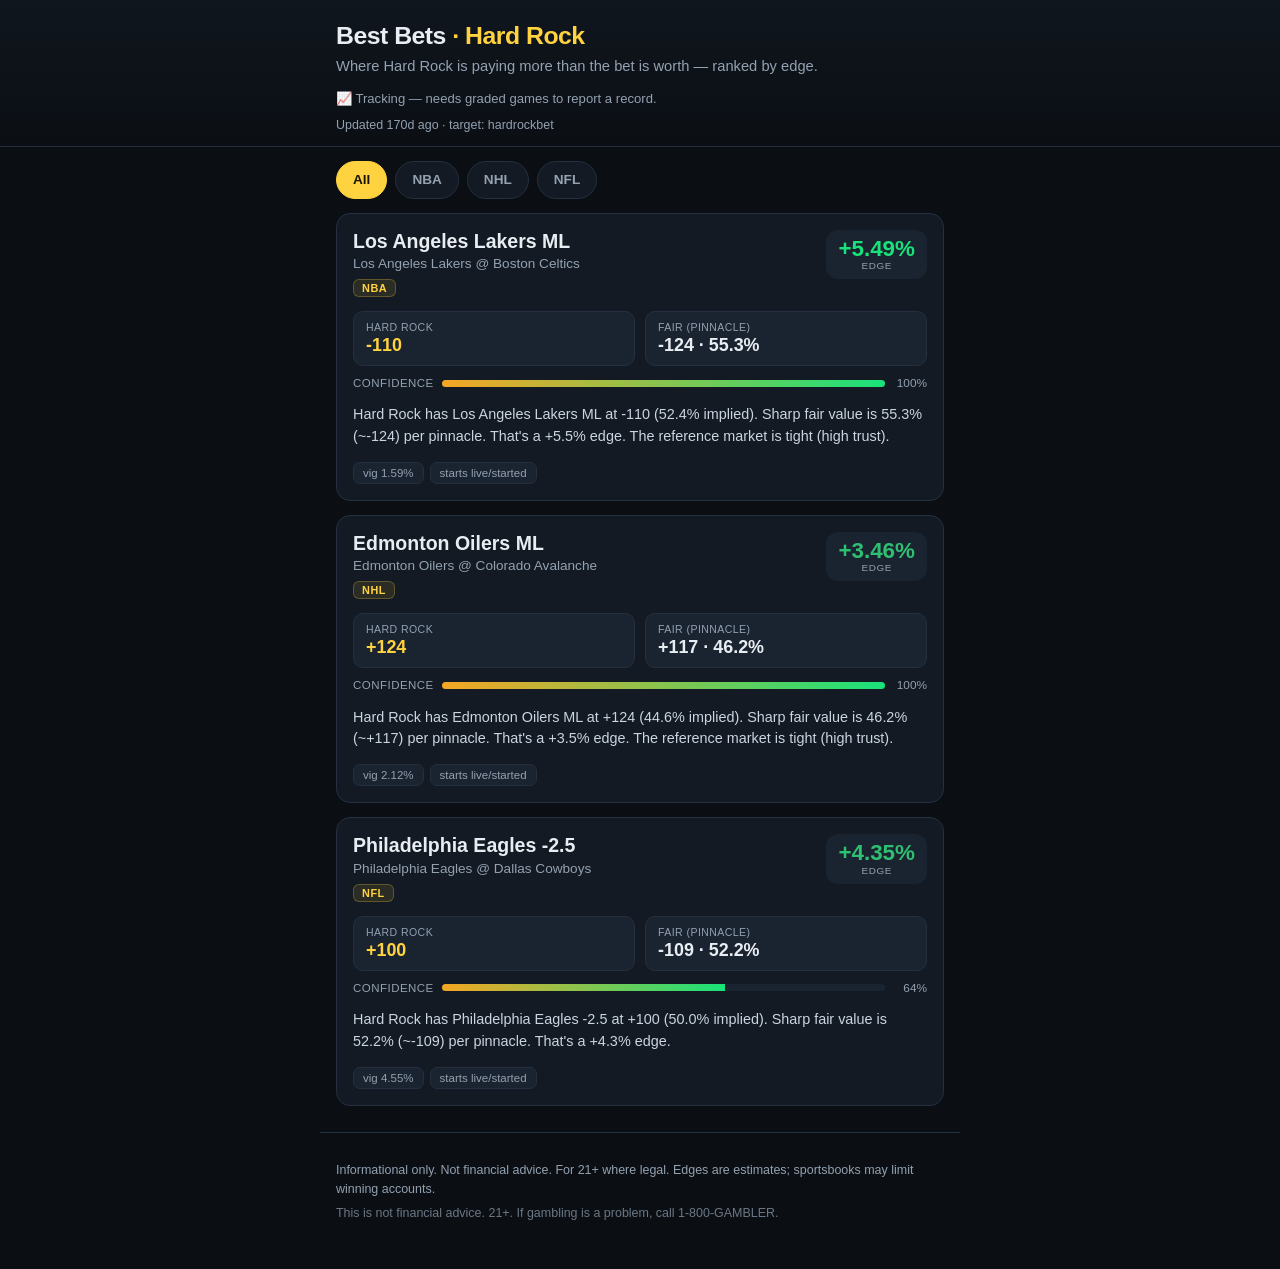
==== site/index.html @ bba9fbd1 "Hard Rock +EV best-bets agent: engine, providers, mobile site, CI Co-Authored-By: Claude Opus 4.8 <n" ====
<!DOCTYPE html>
<html lang="en">
<head>
  <meta charset="UTF-8" />
  <meta name="viewport" content="width=device-width, initial-scale=1.0, viewport-fit=cover" />
  <meta name="theme-color" content="#0b0f14" />
  <title>Best Bets · Hard Rock</title>
  <meta name="description" content="Daily +EV best bets at Hard Rock Bet vs the sharp market." />
  <link rel="stylesheet" href="styles.css" />
</head>
<body>
  <header class="header">
    <div class="wrap">
      <h1>Best Bets <span class="accent">· Hard Rock</span></h1>
      <p class="tagline">Where Hard Rock is paying more than the bet is worth — ranked by edge.</p>
      <div id="trackRecord" class="track-record" aria-live="polite"></div>
      <p id="updated" class="updated"></p>
    </div>
  </header>

  <nav id="filters" class="filters wrap" aria-label="Filter by sport"></nav>

  <main id="bets" class="bets wrap" aria-live="polite"></main>

  <footer class="footer wrap">
    <p id="disclaimer"></p>
    <p class="fine">This is not financial advice. 21+. If gambling is a problem, call 1-800-GAMBLER.</p>
  </footer>

  <script src="app.js"></script>
</body>
</html>
---- site/styles.css ----
:root {
  --bg: #0b0f14;
  --panel: #131a23;
  --panel-2: #1a2330;
  --line: #243040;
  --text: #e8edf2;
  --muted: #93a1b1;
  --accent: #ffd23f;       /* Hard Rock gold-ish */
  --green: #2fbf71;
  --green-strong: #19e27a;
  --amber: #f5a623;
  --red: #ef5350;
  --radius: 14px;
}

* { box-sizing: border-box; }

html, body {
  margin: 0;
  background: var(--bg);
  color: var(--text);
  font-family: -apple-system, BlinkMacSystemFont, "Segoe UI", Roboto, Helvetica, Arial, sans-serif;
  -webkit-font-smoothing: antialiased;
}

.wrap { width: 100%; max-width: 640px; margin: 0 auto; padding: 0 16px; }

.header { padding: 22px 0 10px; border-bottom: 1px solid var(--line);
  background: linear-gradient(180deg, #10161e, var(--bg)); }
.header h1 { margin: 0; font-size: 1.55rem; letter-spacing: -0.02em; }
.accent { color: var(--accent); }
.tagline { color: var(--muted); margin: 6px 0 14px; font-size: 0.92rem; line-height: 1.4; }

.track-record { display: flex; flex-wrap: wrap; gap: 10px; }
.tr-stat { background: var(--panel); border: 1px solid var(--line); border-radius: 10px;
  padding: 8px 12px; min-width: 92px; }
.tr-stat .v { font-size: 1.15rem; font-weight: 700; }
.tr-stat .k { font-size: 0.7rem; color: var(--muted); text-transform: uppercase; letter-spacing: 0.04em; }
.tr-note { color: var(--muted); font-size: 0.82rem; }
.updated { color: var(--muted); font-size: 0.78rem; margin: 12px 0 4px; }

.filters { display: flex; gap: 8px; overflow-x: auto; padding: 14px 16px;
  -webkit-overflow-scrolling: touch; scrollbar-width: none; }
.filters::-webkit-scrollbar { display: none; }
.chip { flex: 0 0 auto; background: var(--panel); color: var(--muted);
  border: 1px solid var(--line); border-radius: 999px; padding: 8px 16px;
  font-size: 0.85rem; font-weight: 600; cursor: pointer; min-height: 38px; }
.chip[aria-pressed="true"] { background: var(--accent); color: #1a1300; border-color: var(--accent); }

.bets { display: flex; flex-direction: column; gap: 14px; padding-bottom: 8px; }

.card { background: var(--panel); border: 1px solid var(--line); border-radius: var(--radius);
  padding: 16px; }
.card-top { display: flex; justify-content: space-between; align-items: flex-start; gap: 12px; }
.bet-label { font-size: 1.22rem; font-weight: 700; line-height: 1.2; }
.matchup { color: var(--muted); font-size: 0.85rem; margin-top: 3px; }
.sport-tag { display: inline-block; font-size: 0.68rem; font-weight: 700; letter-spacing: 0.05em;
  color: var(--accent); background: rgba(255,210,63,0.1); border: 1px solid rgba(255,210,63,0.25);
  padding: 2px 8px; border-radius: 6px; margin-top: 8px; text-transform: uppercase; }

.ev-badge { text-align: center; flex: 0 0 auto; border-radius: 12px; padding: 8px 12px;
  min-width: 76px; background: var(--panel-2); }
.ev-badge .ev { font-size: 1.4rem; font-weight: 800; line-height: 1; }
.ev-badge .ev-k { font-size: 0.62rem; color: var(--muted); text-transform: uppercase; letter-spacing: 0.06em; }
.ev-strong .ev { color: var(--green-strong); }
.ev-good .ev { color: var(--green); }
.ev-lean .ev { color: var(--amber); }

.prices { display: flex; gap: 10px; margin: 14px 0 10px; }
.price-box { flex: 1; background: var(--panel-2); border: 1px solid var(--line);
  border-radius: 10px; padding: 9px 12px; }
.price-box .k { font-size: 0.66rem; color: var(--muted); text-transform: uppercase; letter-spacing: 0.04em; }
.price-box .v { font-size: 1.12rem; font-weight: 700; margin-top: 2px; }
.price-box.hr .v { color: var(--accent); }

.conf-row { display: flex; align-items: center; gap: 8px; margin: 4px 0 12px; }
.conf-label { font-size: 0.72rem; color: var(--muted); text-transform: uppercase; letter-spacing: 0.04em; }
.conf-bar { flex: 1; height: 7px; background: var(--panel-2); border-radius: 999px; overflow: hidden; }
.conf-fill { height: 100%; background: linear-gradient(90deg, var(--amber), var(--green-strong)); }
.conf-val { font-size: 0.74rem; color: var(--muted); min-width: 34px; text-align: right; }

.rationale { font-size: 0.9rem; line-height: 1.5; color: #cbd5e1; }

.tags { display: flex; flex-wrap: wrap; gap: 6px; margin-top: 12px; }
.tag { font-size: 0.72rem; padding: 4px 9px; border-radius: 7px; border: 1px solid var(--line);
  background: var(--panel-2); color: var(--muted); }
.tag.toward { color: var(--green-strong); border-color: rgba(25,226,122,0.3); }
.tag.away { color: var(--red); border-color: rgba(239,83,80,0.3); }

.empty { text-align: center; color: var(--muted); padding: 48px 16px; }

.footer { padding: 22px 16px 40px; color: var(--muted); border-top: 1px solid var(--line); margin-top: 18px; }
.footer p { font-size: 0.78rem; line-height: 1.5; margin: 6px 0; }
.footer .fine { color: #6b7785; }
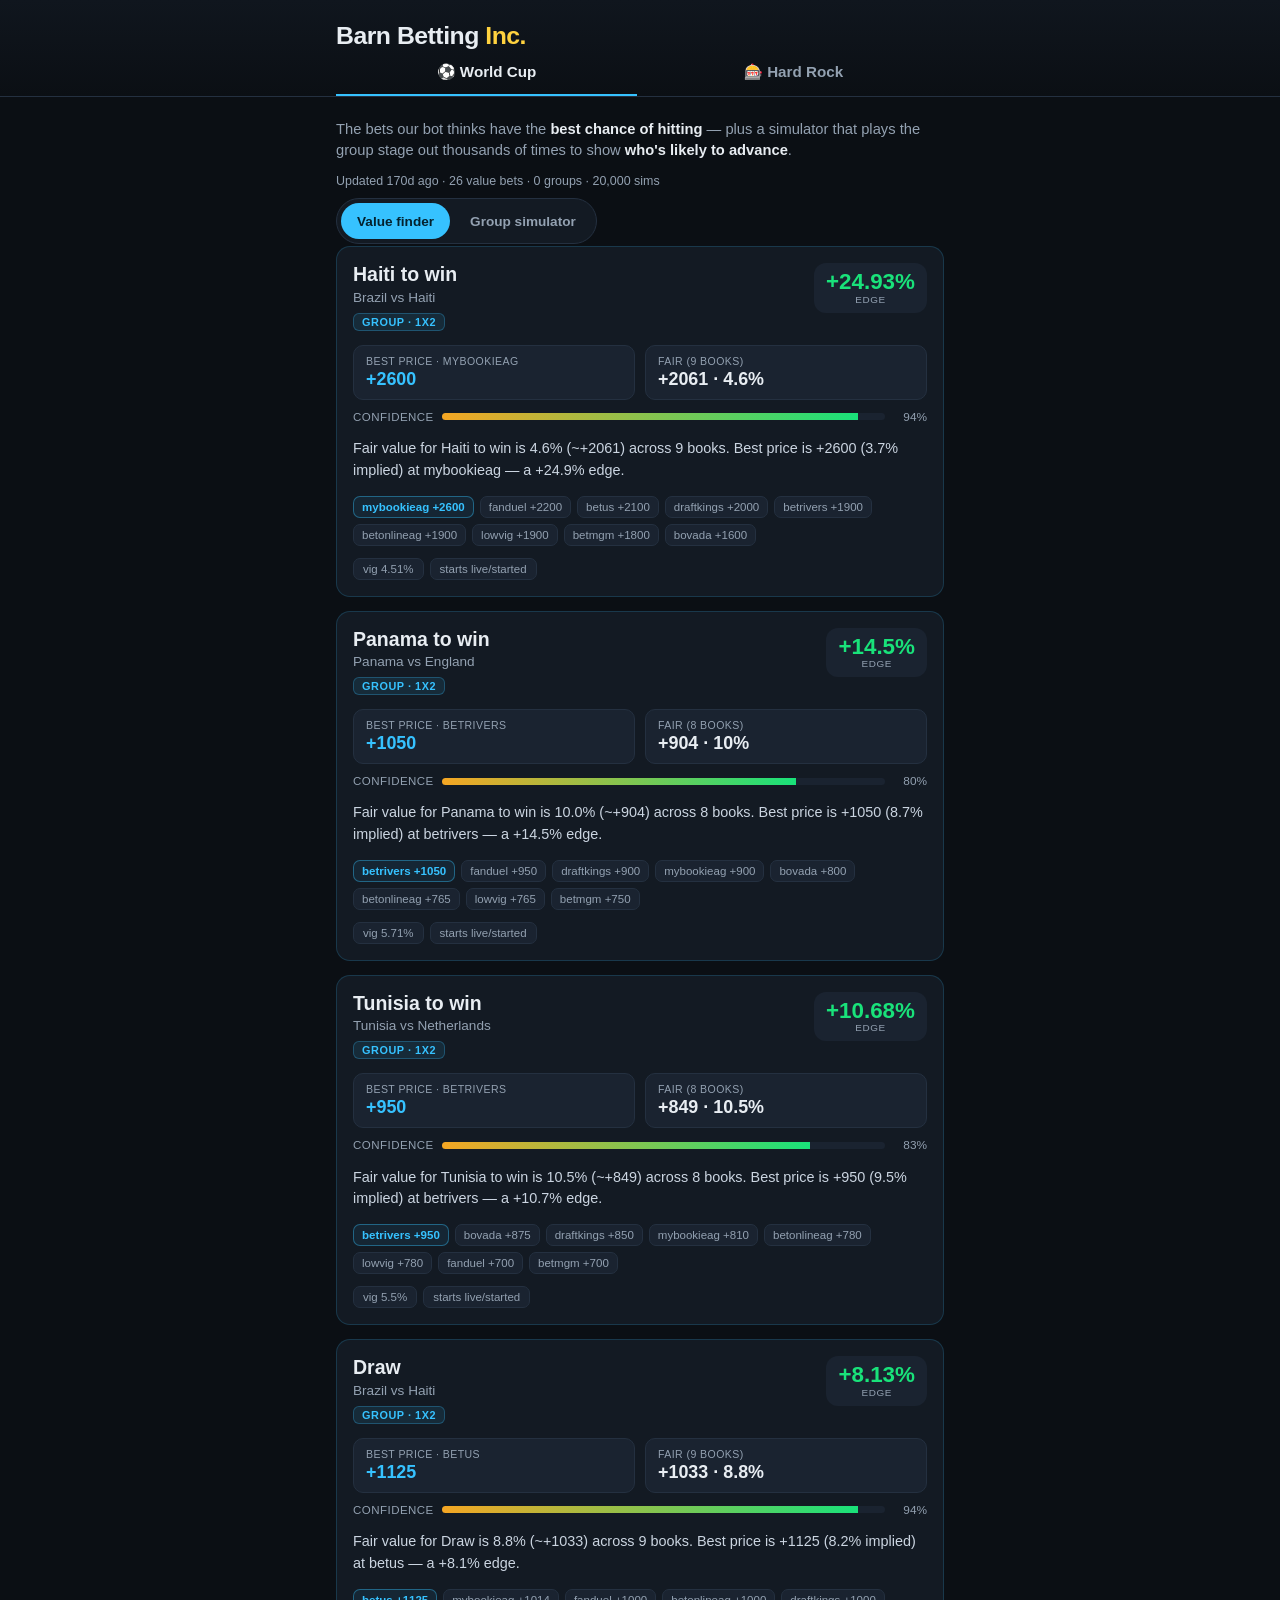
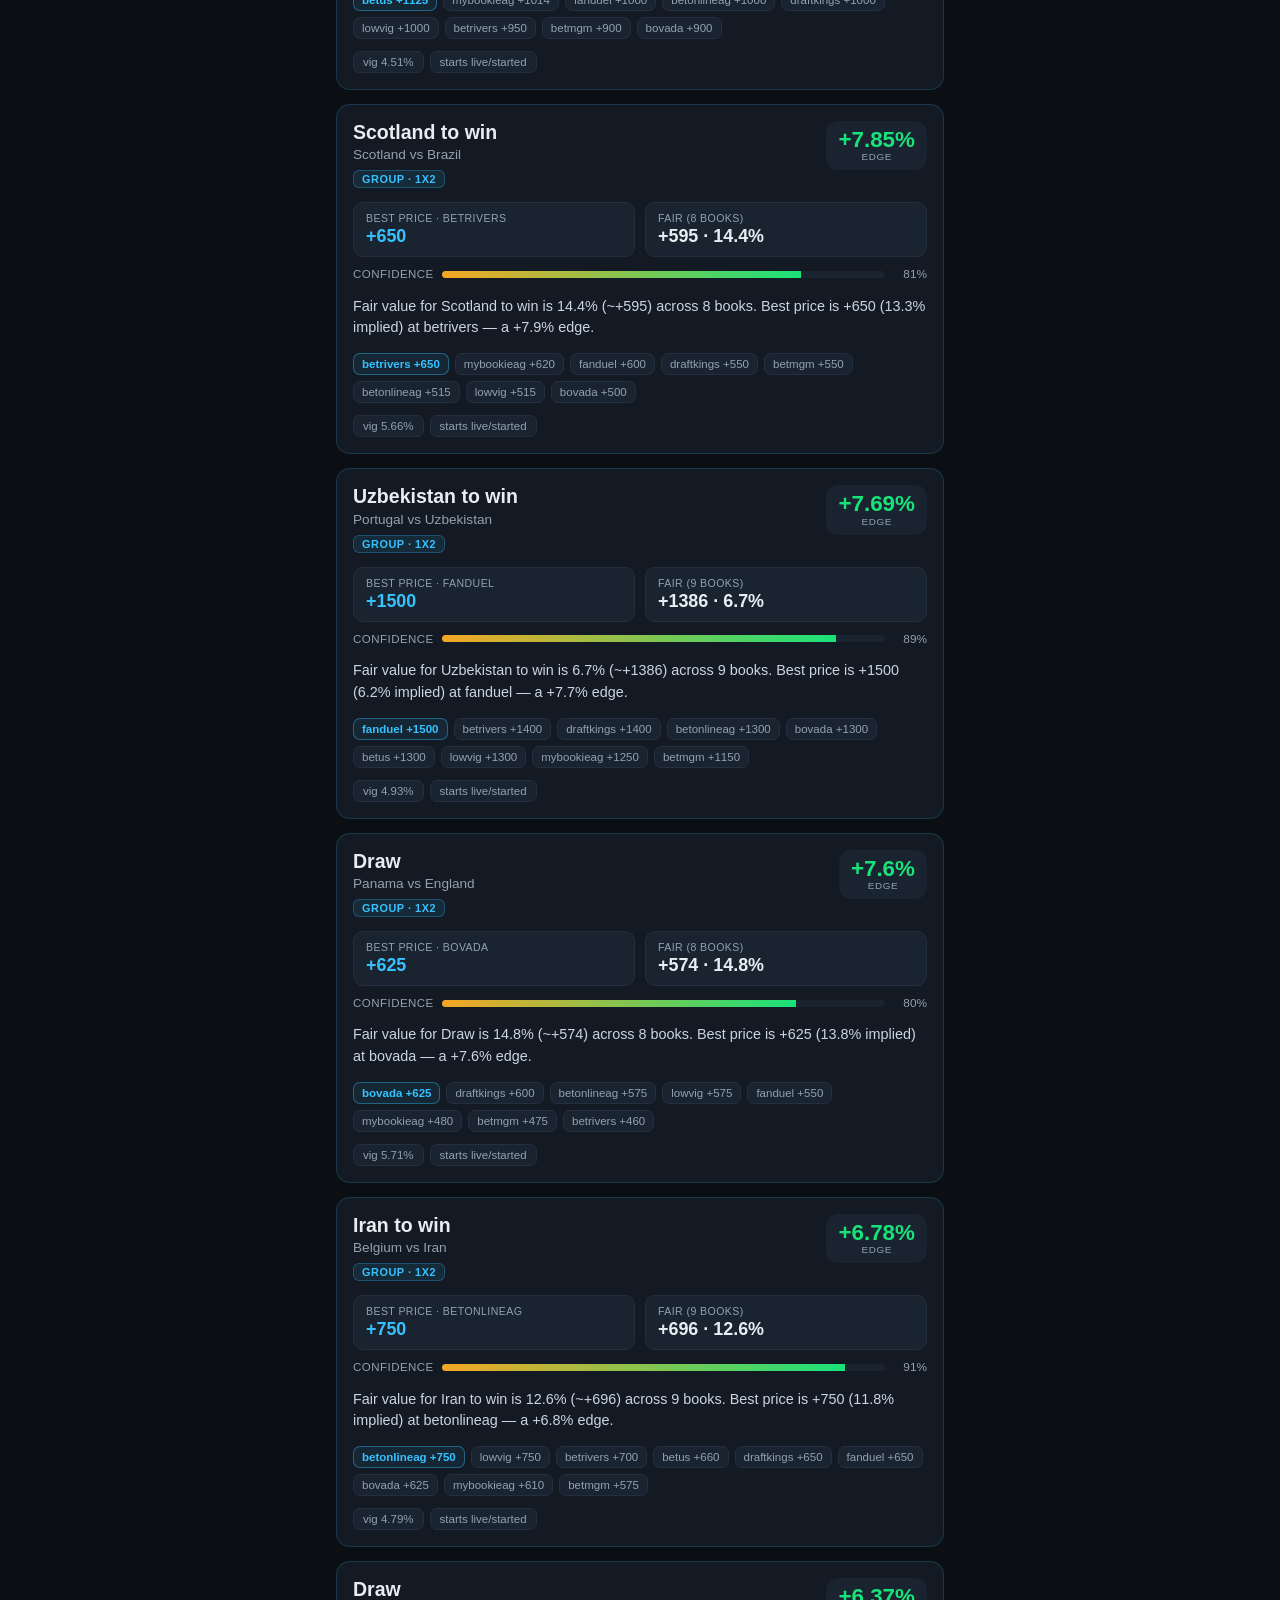
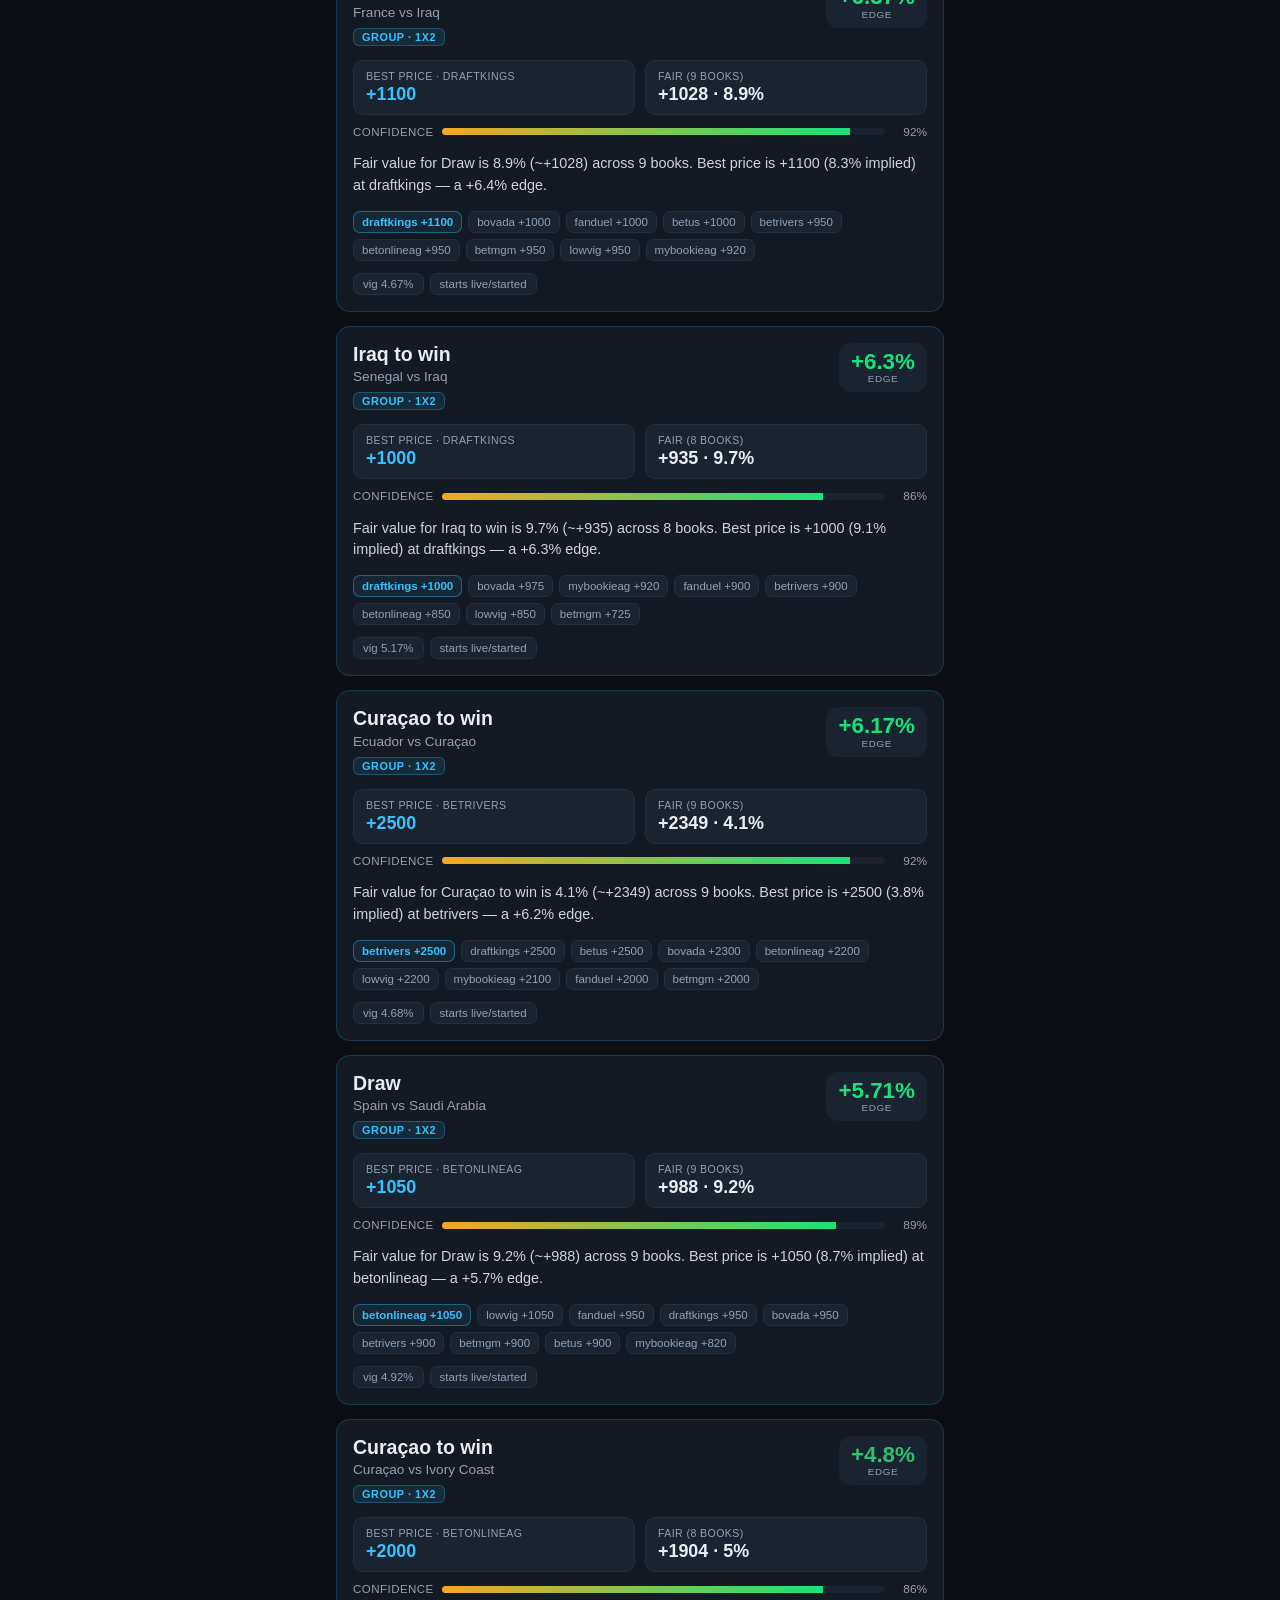
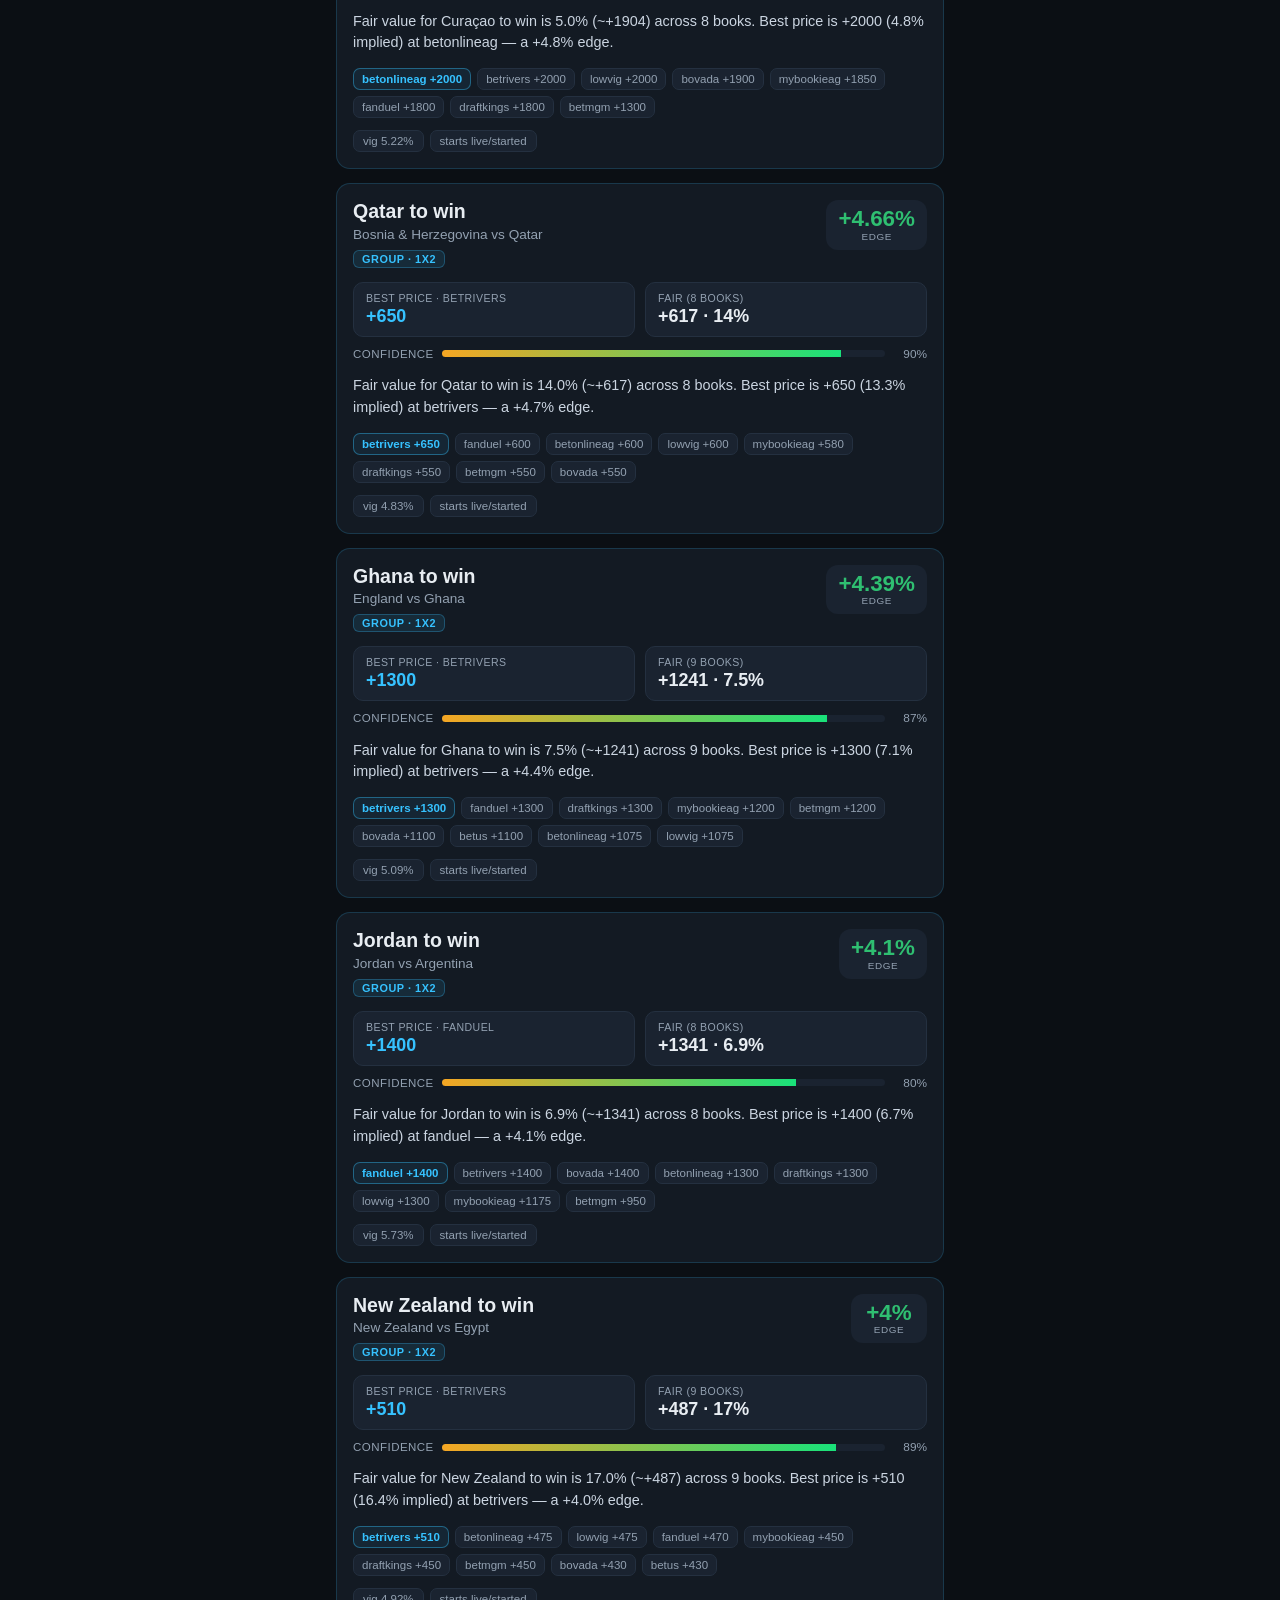
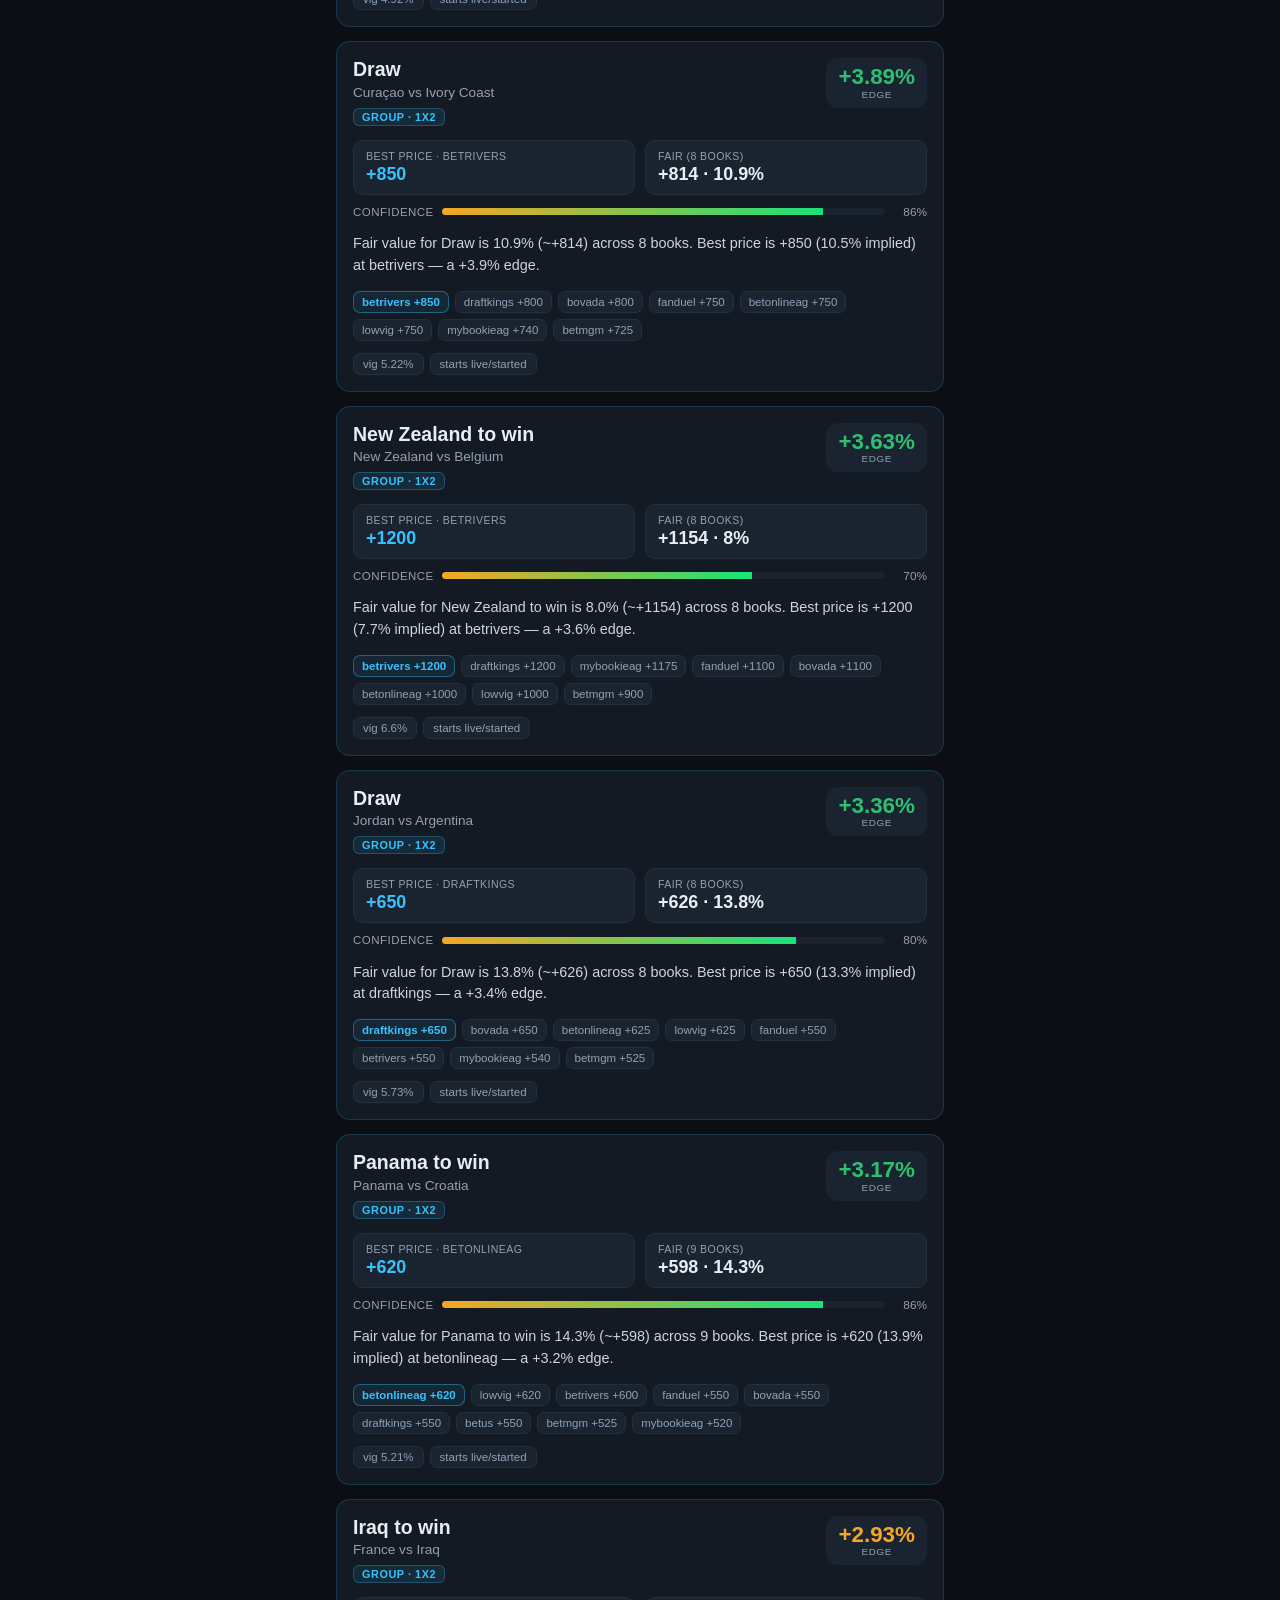
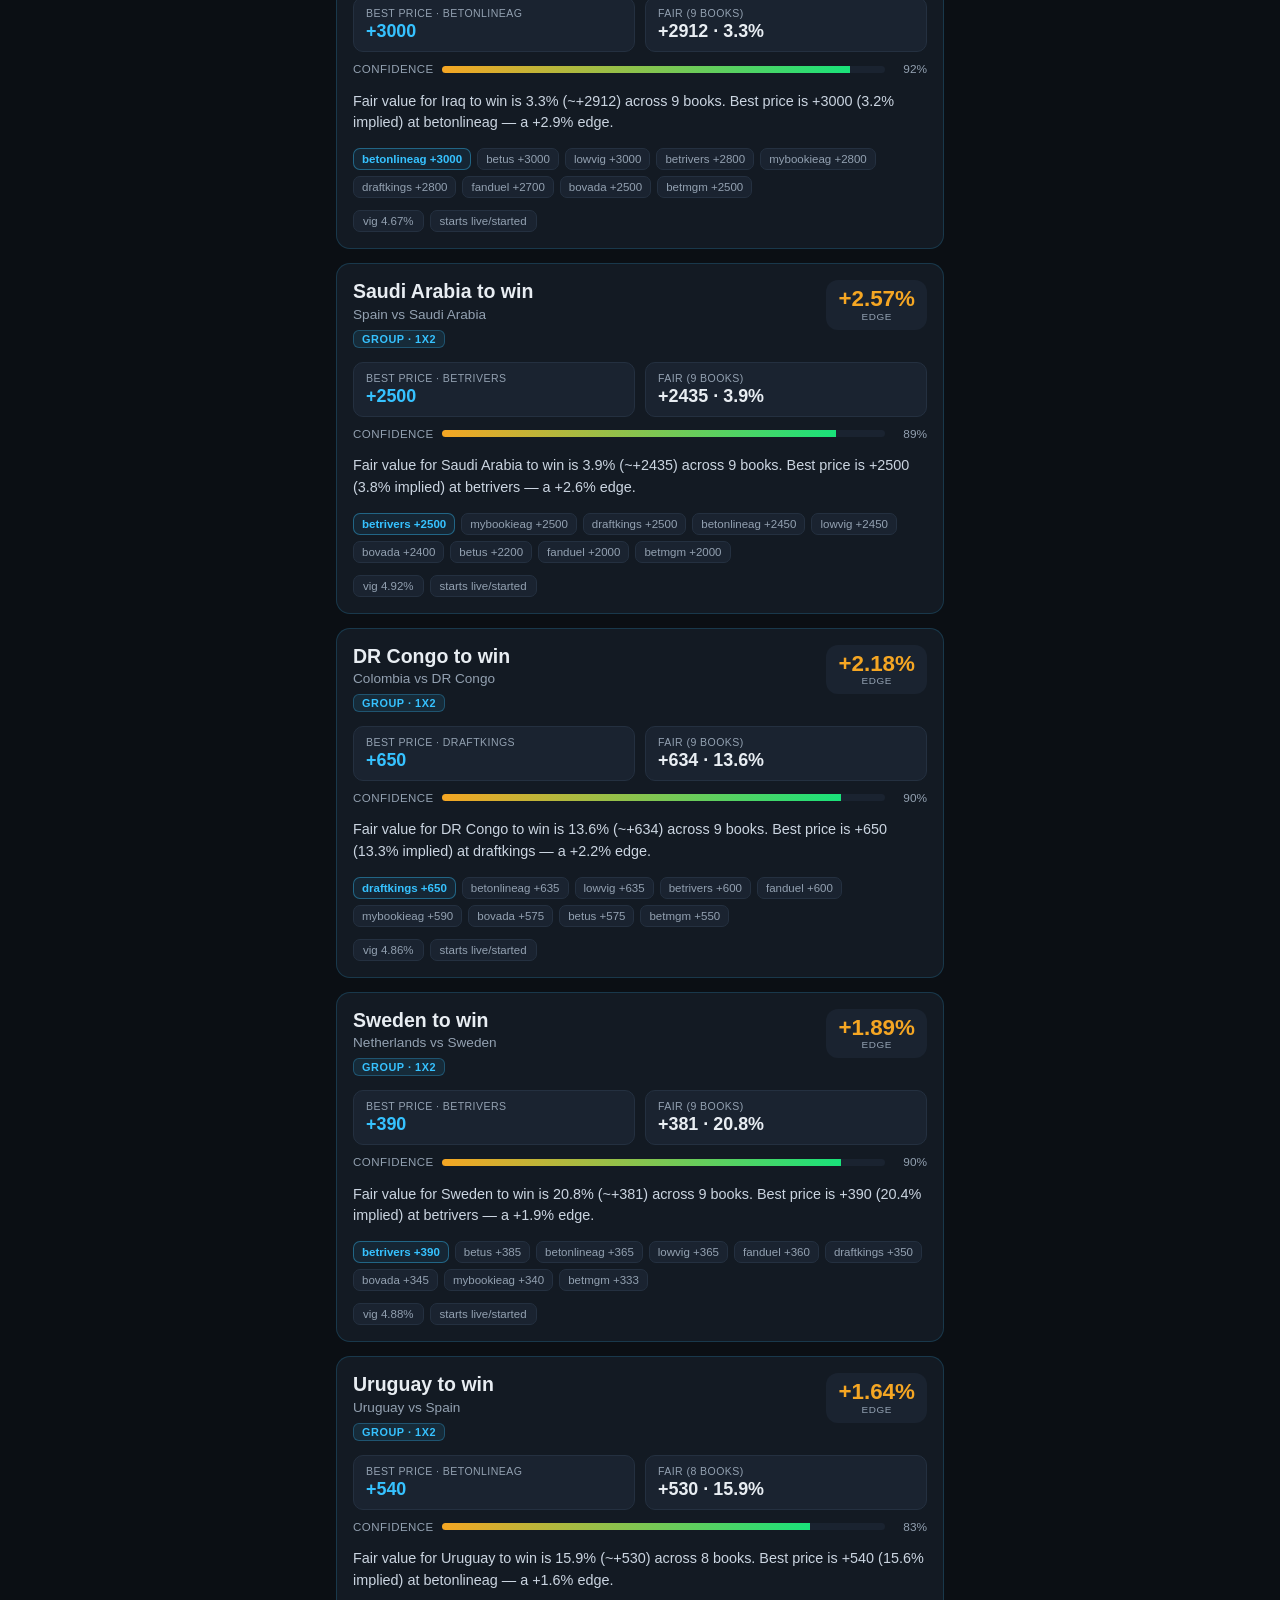
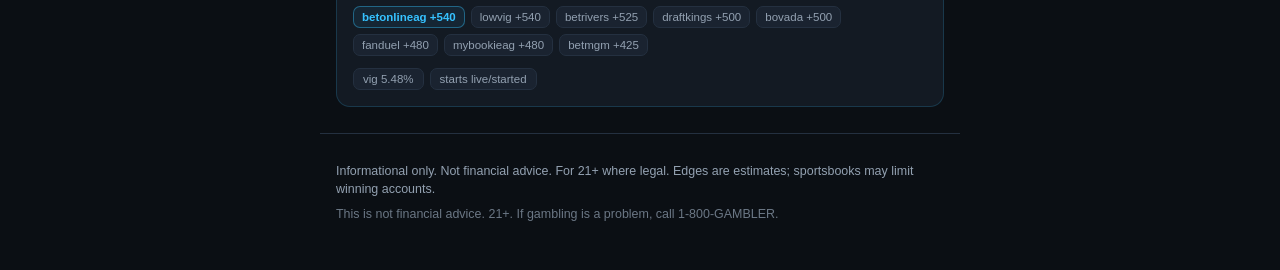
==== commit 1cf88cd5: "Go live on The Odds API with budget-guarded World Cup polling Switch from the mock provider to The O" ====
--- a/site/index.html
+++ b/site/index.html
@@ -4,23 +4,45 @@
   <meta charset="UTF-8" />
   <meta name="viewport" content="width=device-width, initial-scale=1.0, viewport-fit=cover" />
   <meta name="theme-color" content="#0b0f14" />
-  <title>Best Bets · Hard Rock</title>
-  <meta name="description" content="Daily +EV best bets at Hard Rock Bet vs the sharp market." />
+  <title>Barn Betting Inc. · Best Bets & World Cup</title>
+  <meta name="description" content="+EV best bets at Hard Rock, plus sportsbook-agnostic World Cup fair odds and a group-stage simulator." />
   <link rel="stylesheet" href="styles.css" />
 </head>
 <body>
   <header class="header">
     <div class="wrap">
-      <h1>Best Bets <span class="accent">· Hard Rock</span></h1>
-      <p class="tagline">Where Hard Rock is paying more than the bet is worth — ranked by edge.</p>
+      <h1>Barn Betting <span class="accent">Inc.</span></h1>
+      <nav class="tabs" id="tabs" role="tablist" aria-label="Sections">
+        <button class="tab" data-view="worldcup" role="tab" aria-selected="true">⚽ World Cup</button>
+        <button class="tab" data-view="hardrock" role="tab" aria-selected="false">🎰 Hard Rock</button>
+      </nav>
+    </div>
+  </header>
+
+  <!-- ============================== Hard Rock ============================== -->
+  <section id="view-hardrock" class="view" role="tabpanel" hidden>
+    <div class="wrap section-head">
+      <p class="tagline">+EV bets where Hard Rock pays more than the bet is worth — ranked by edge.</p>
       <div id="trackRecord" class="track-record" aria-live="polite"></div>
       <p id="updated" class="updated"></p>
     </div>
-  </header>
+    <nav id="filters" class="filters wrap" aria-label="Filter by sport"></nav>
+    <main id="bets" class="bets wrap" aria-live="polite"></main>
+  </section>
 
-  <nav id="filters" class="filters wrap" aria-label="Filter by sport"></nav>
-
-  <main id="bets" class="bets wrap" aria-live="polite"></main>
+  <!-- ============================== World Cup ============================= -->
+  <section id="view-worldcup" class="view" role="tabpanel">
+    <div class="wrap section-head">
+      <p class="tagline">The bets our bot thinks have the <strong>best chance of hitting</strong> — plus a simulator that plays the group stage out thousands of times to show <strong>who's likely to advance</strong>.</p>
+      <p id="wcUpdated" class="updated"></p>
+      <nav class="subtabs" id="wcSubtabs" role="tablist" aria-label="World Cup tools">
+        <button class="subtab" data-sub="value" role="tab" aria-selected="true">Value finder</button>
+        <button class="subtab" data-sub="groups" role="tab" aria-selected="false">Group simulator</button>
+      </nav>
+    </div>
+    <main id="wcValue" class="bets wrap" aria-live="polite"></main>
+    <main id="wcGroups" class="groups wrap" aria-live="polite" hidden></main>
+  </section>
 
   <footer class="footer wrap">
     <p id="disclaimer"></p>
--- a/site/styles.css
+++ b/site/styles.css
@@ -6,6 +6,7 @@
   --text: #e8edf2;
   --muted: #93a1b1;
   --accent: #ffd23f;       /* Hard Rock gold-ish */
+  --wc: #36c2ff;           /* World Cup blue */
   --green: #2fbf71;
   --green-strong: #19e27a;
   --amber: #f5a623;
@@ -14,6 +15,9 @@
 }
 
 * { box-sizing: border-box; }
+
+/* The `hidden` attribute must beat class-level `display` rules (.bets/.groups/.view). */
+[hidden] { display: none !important; }
 
 html, body {
   margin: 0;
@@ -25,11 +29,31 @@
 
 .wrap { width: 100%; max-width: 640px; margin: 0 auto; padding: 0 16px; }
 
-.header { padding: 22px 0 10px; border-bottom: 1px solid var(--line);
+.header { padding: 22px 0 0; border-bottom: 1px solid var(--line);
   background: linear-gradient(180deg, #10161e, var(--bg)); }
 .header h1 { margin: 0; font-size: 1.55rem; letter-spacing: -0.02em; }
 .accent { color: var(--accent); }
 .tagline { color: var(--muted); margin: 6px 0 14px; font-size: 0.92rem; line-height: 1.4; }
+.tagline strong { color: var(--text); font-weight: 600; }
+
+/* Top-level section tabs */
+.tabs { display: flex; gap: 6px; }
+.tab { flex: 1; background: transparent; color: var(--muted); border: none;
+  border-bottom: 2px solid transparent; padding: 12px 8px; font-size: 0.95rem;
+  font-weight: 700; cursor: pointer; min-height: 46px; }
+.tab[aria-selected="true"] { color: var(--text); border-bottom-color: var(--accent); }
+body[data-view="worldcup"] .tab[aria-selected="true"] { border-bottom-color: var(--wc); }
+
+.section-head { padding-top: 16px; }
+
+/* World Cup sub-tabs (segmented) */
+.subtabs { display: inline-flex; gap: 4px; background: var(--panel); border: 1px solid var(--line);
+  border-radius: 999px; padding: 4px; margin: 6px 0 2px; }
+.subtab { background: transparent; color: var(--muted); border: none; border-radius: 999px;
+  padding: 8px 16px; font-size: 0.85rem; font-weight: 700; cursor: pointer; min-height: 36px; }
+.subtab[aria-selected="true"] { background: var(--wc); color: #04222e; }
+
+.view[hidden] { display: none; }
 
 .track-record { display: flex; flex-wrap: wrap; gap: 10px; }
 .tr-stat { background: var(--panel); border: 1px solid var(--line); border-radius: 10px;
@@ -87,6 +111,47 @@
 .tag.toward { color: var(--green-strong); border-color: rgba(25,226,122,0.3); }
 .tag.away { color: var(--red); border-color: rgba(239,83,80,0.3); }
 
+/* ------------------------------- World Cup -------------------------------- */
+.sport-tag.wc-tag { color: var(--wc); background: rgba(54,194,255,0.1);
+  border-color: rgba(54,194,255,0.28); }
+.price-box.best .v { color: var(--wc); }
+
+.card.wc { border-color: rgba(54,194,255,0.18); }
+
+/* Line-shop strip: every book's price, best first */
+.shop { display: flex; flex-wrap: wrap; gap: 6px; margin: 4px 0 10px; }
+.shop-px { font-size: 0.72rem; font-variant-numeric: tabular-nums; padding: 4px 8px;
+  border-radius: 7px; border: 1px solid var(--line); background: var(--panel-2); color: var(--muted); }
+.shop-px.best { color: var(--wc); border-color: rgba(54,194,255,0.4);
+  background: rgba(54,194,255,0.08); font-weight: 700; }
+
+/* Group simulator tables */
+.groups { display: flex; flex-direction: column; gap: 14px; padding-bottom: 8px; }
+.card.group { padding: 14px 14px 8px; }
+.group-head { display: flex; align-items: baseline; justify-content: space-between; margin-bottom: 8px; }
+.group-head h3 { margin: 0; font-size: 1.05rem; }
+.group-head .played { font-size: 0.72rem; color: var(--muted); text-transform: uppercase; letter-spacing: 0.04em; }
+
+.gtable { width: 100%; border-collapse: collapse; font-size: 0.86rem; }
+.gtable th { text-align: right; font-size: 0.62rem; color: var(--muted); text-transform: uppercase;
+  letter-spacing: 0.04em; font-weight: 600; padding: 4px 6px; border-bottom: 1px solid var(--line); }
+.gtable th:first-child { text-align: left; }
+.gtable td { padding: 9px 6px; border-bottom: 1px solid rgba(36,48,64,0.5); }
+.gtable tbody tr:last-child td { border-bottom: none; }
+.gtable .team { font-weight: 600; }
+.gtable .num { text-align: right; font-variant-numeric: tabular-nums; }
+.gtable .dim { color: var(--muted); }
+.gtable tr.adv-in .team { color: var(--green-strong); }
+.gtable tr.adv-edge .team { color: var(--amber); }
+.gtable tr.adv-out .team { color: var(--muted); }
+.gtable tr.adv-in { box-shadow: inset 3px 0 0 var(--green-strong); }
+.gtable tr.adv-edge { box-shadow: inset 3px 0 0 var(--amber); }
+
+.advc { display: flex; align-items: center; gap: 7px; min-width: 96px; }
+.advbar { flex: 1; height: 7px; background: var(--panel-2); border-radius: 999px; overflow: hidden; }
+.advfill { height: 100%; background: linear-gradient(90deg, var(--wc), var(--green-strong)); }
+.advnum { font-size: 0.74rem; font-variant-numeric: tabular-nums; min-width: 38px; text-align: right; }
+
 .empty { text-align: center; color: var(--muted); padding: 48px 16px; }
 
 .footer { padding: 22px 16px 40px; color: var(--muted); border-top: 1px solid var(--line); margin-top: 18px; }
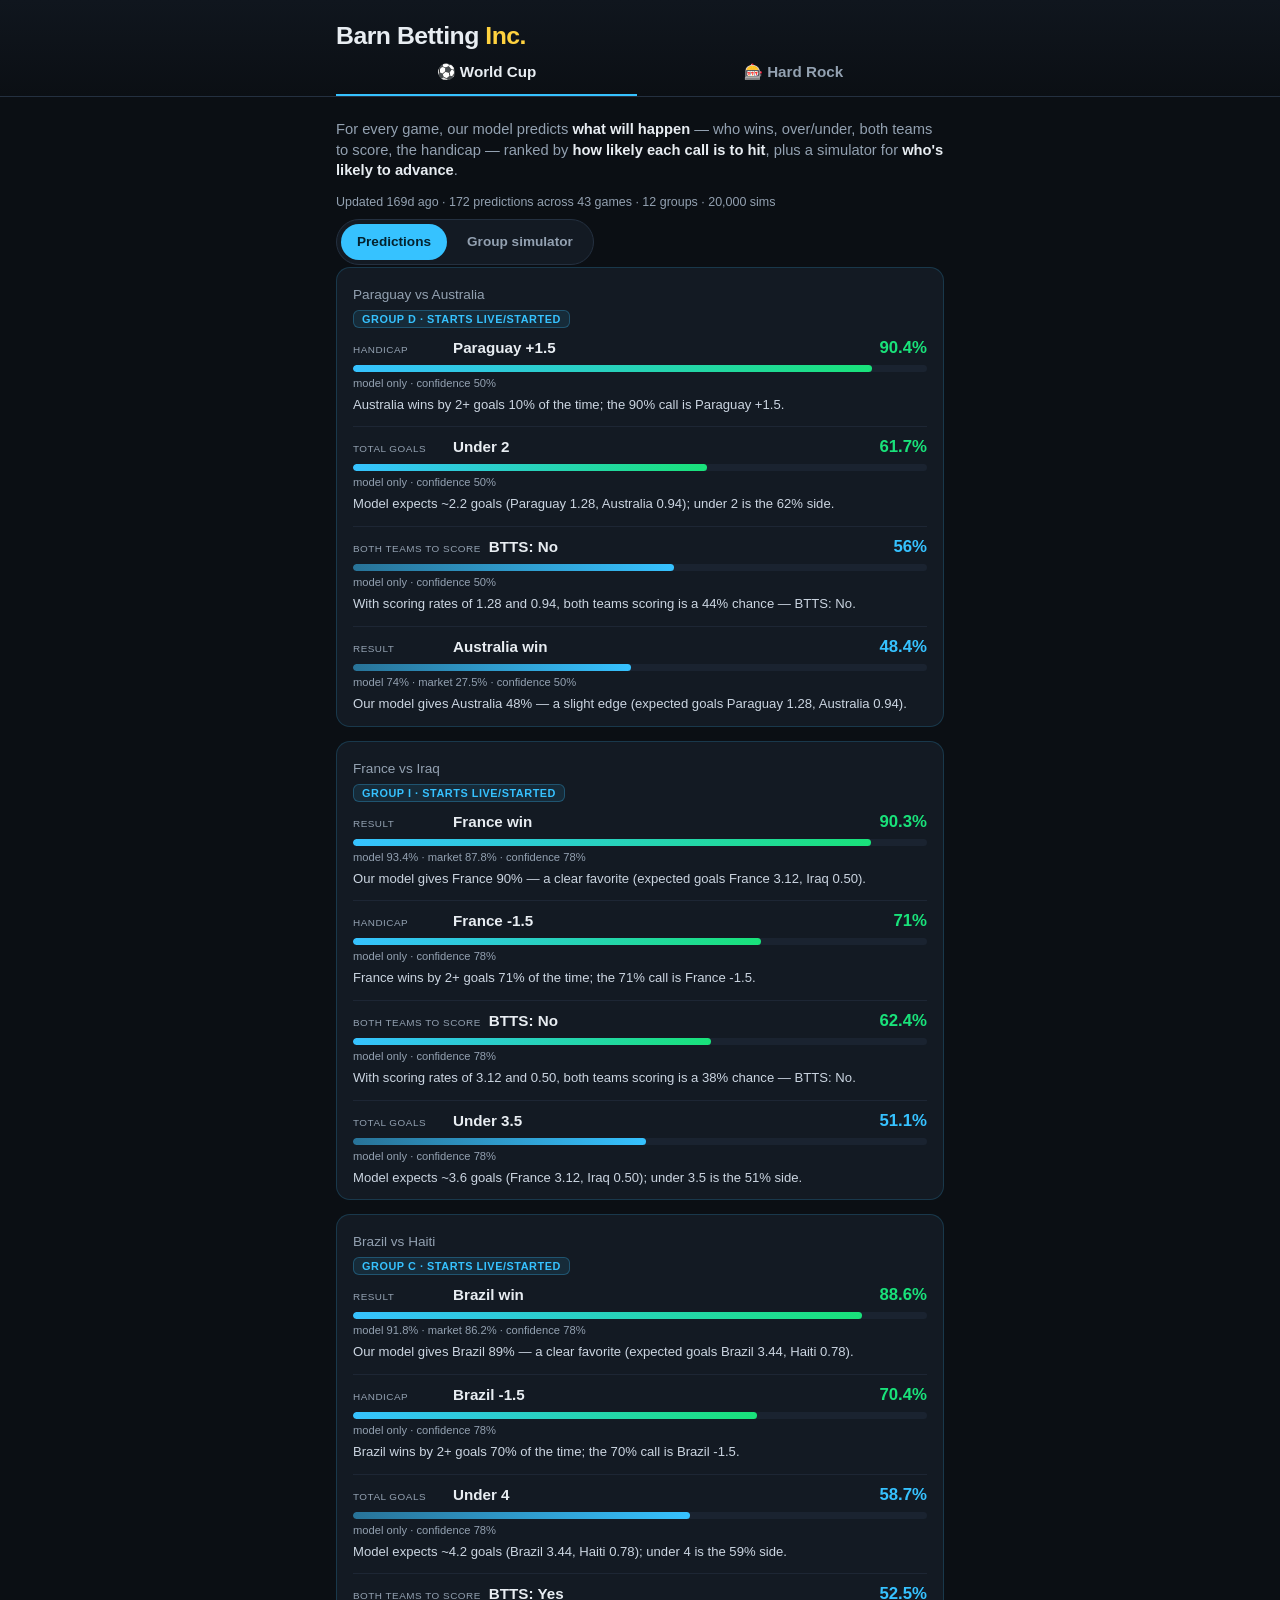
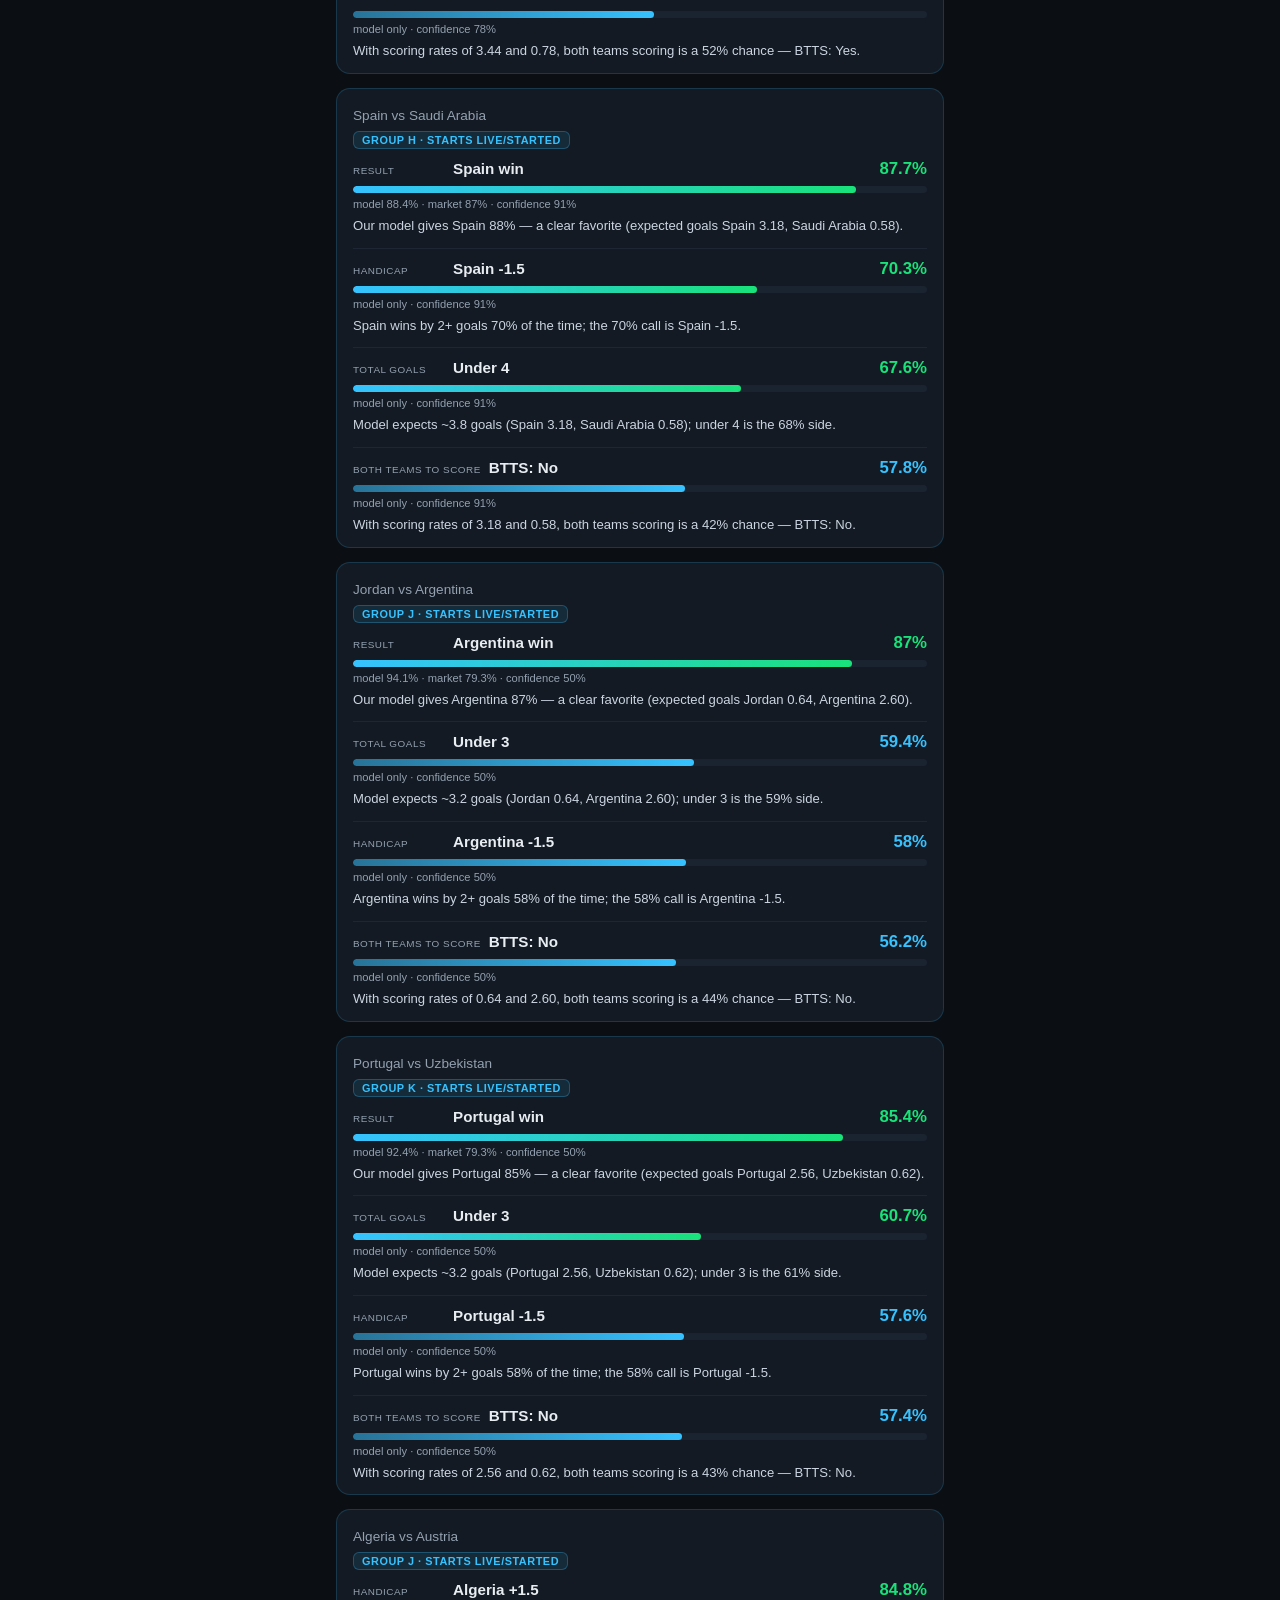
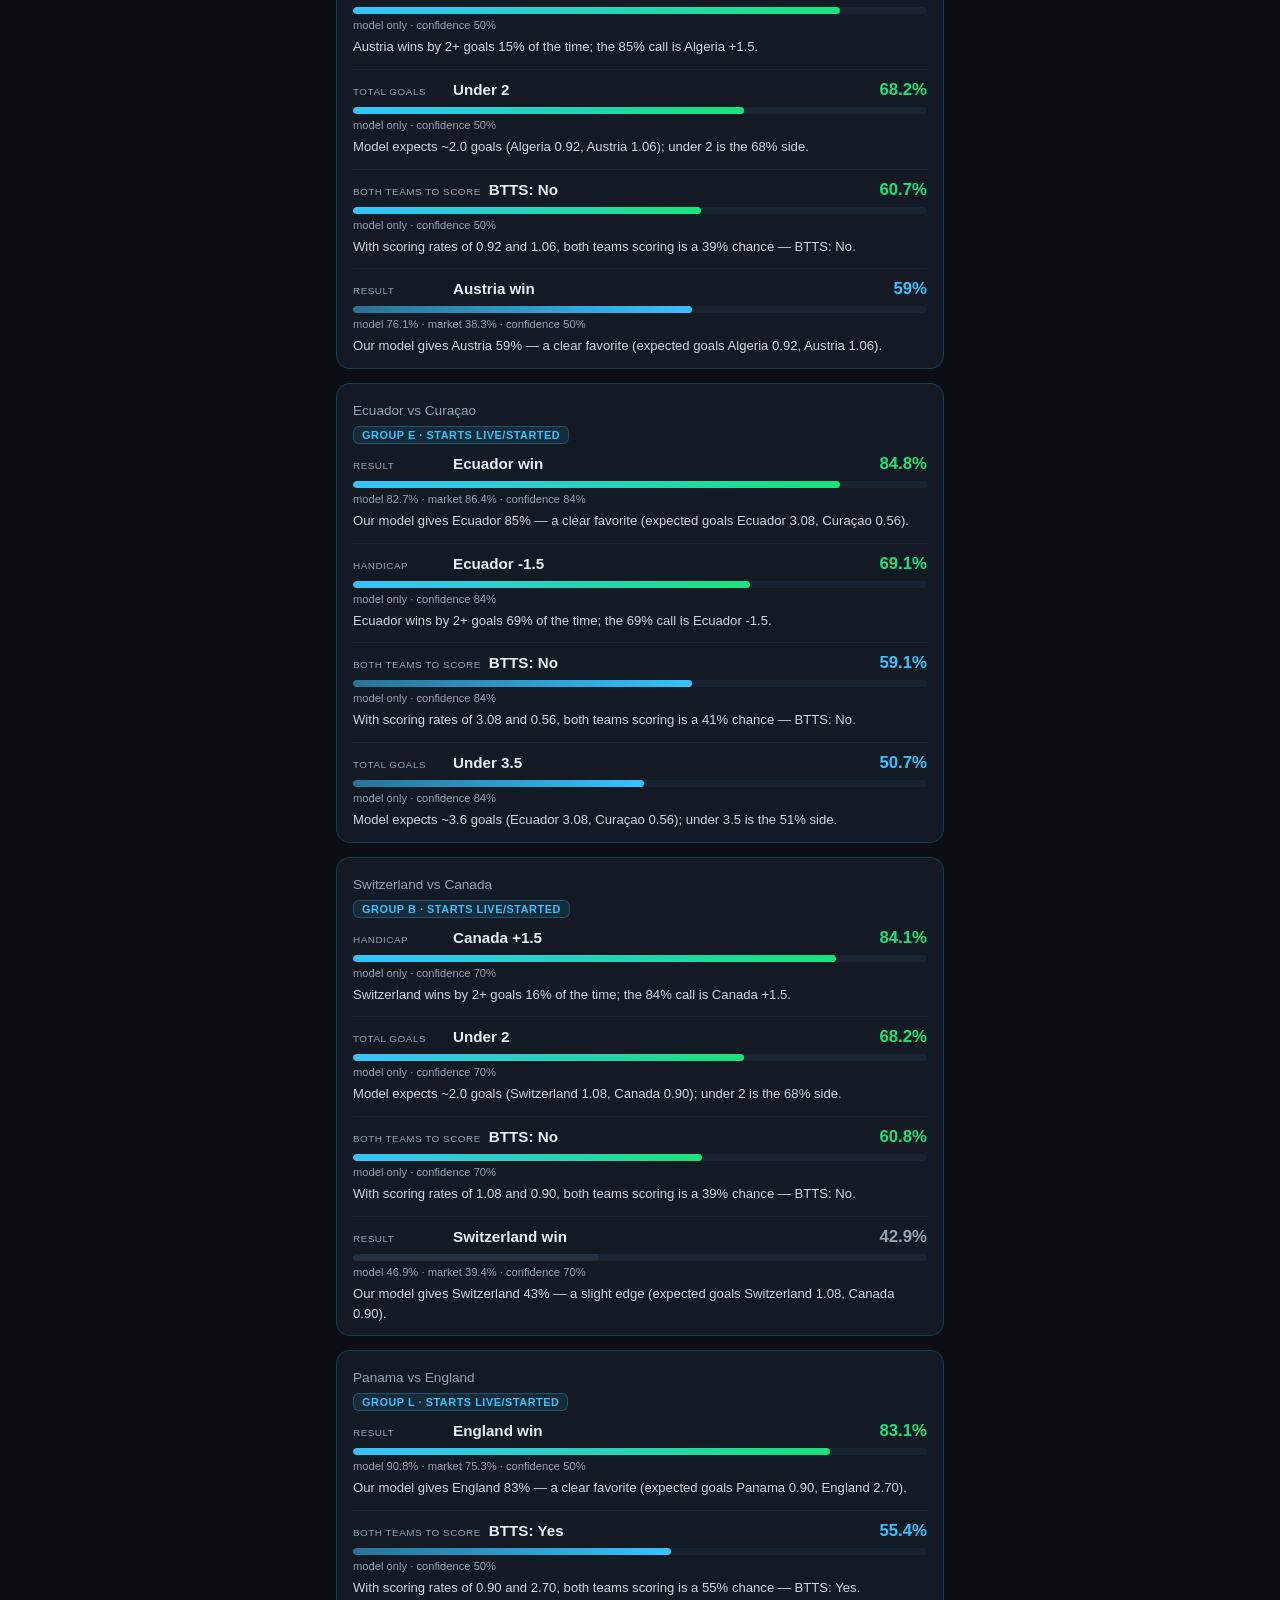
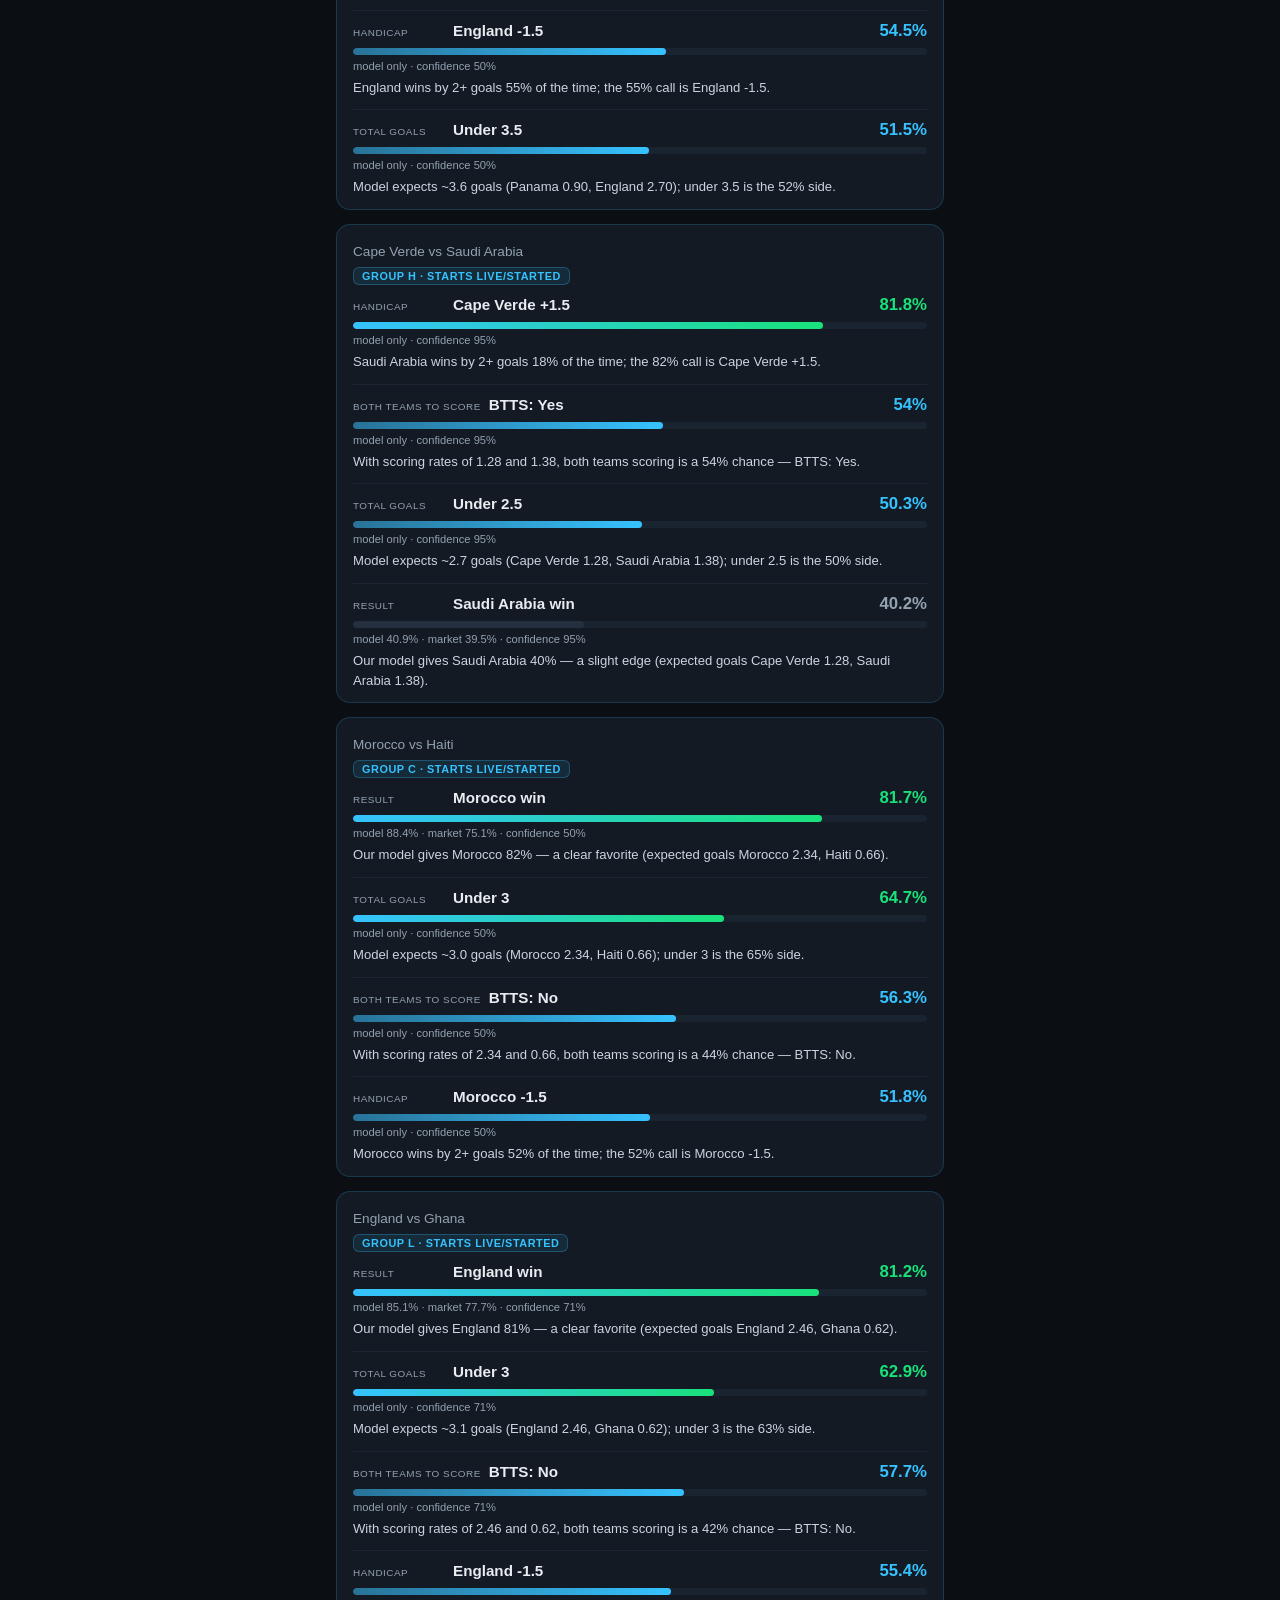
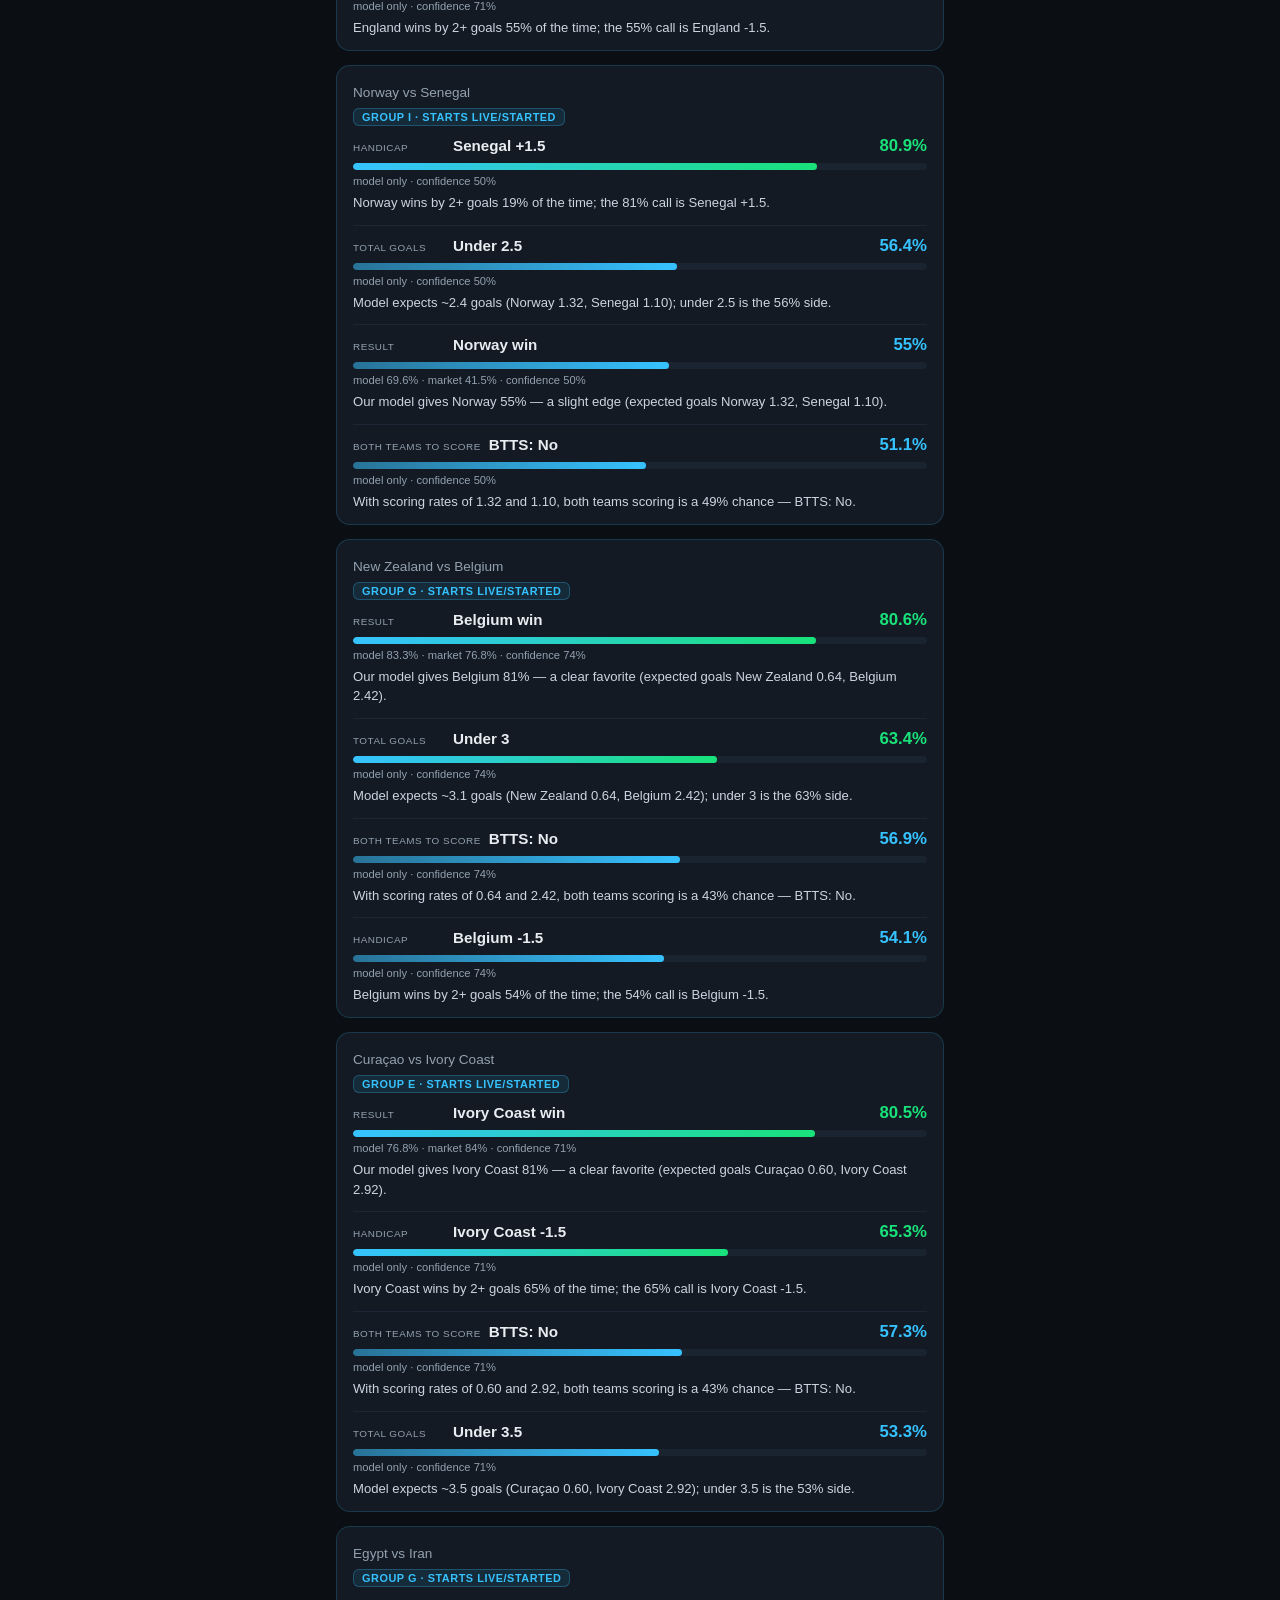
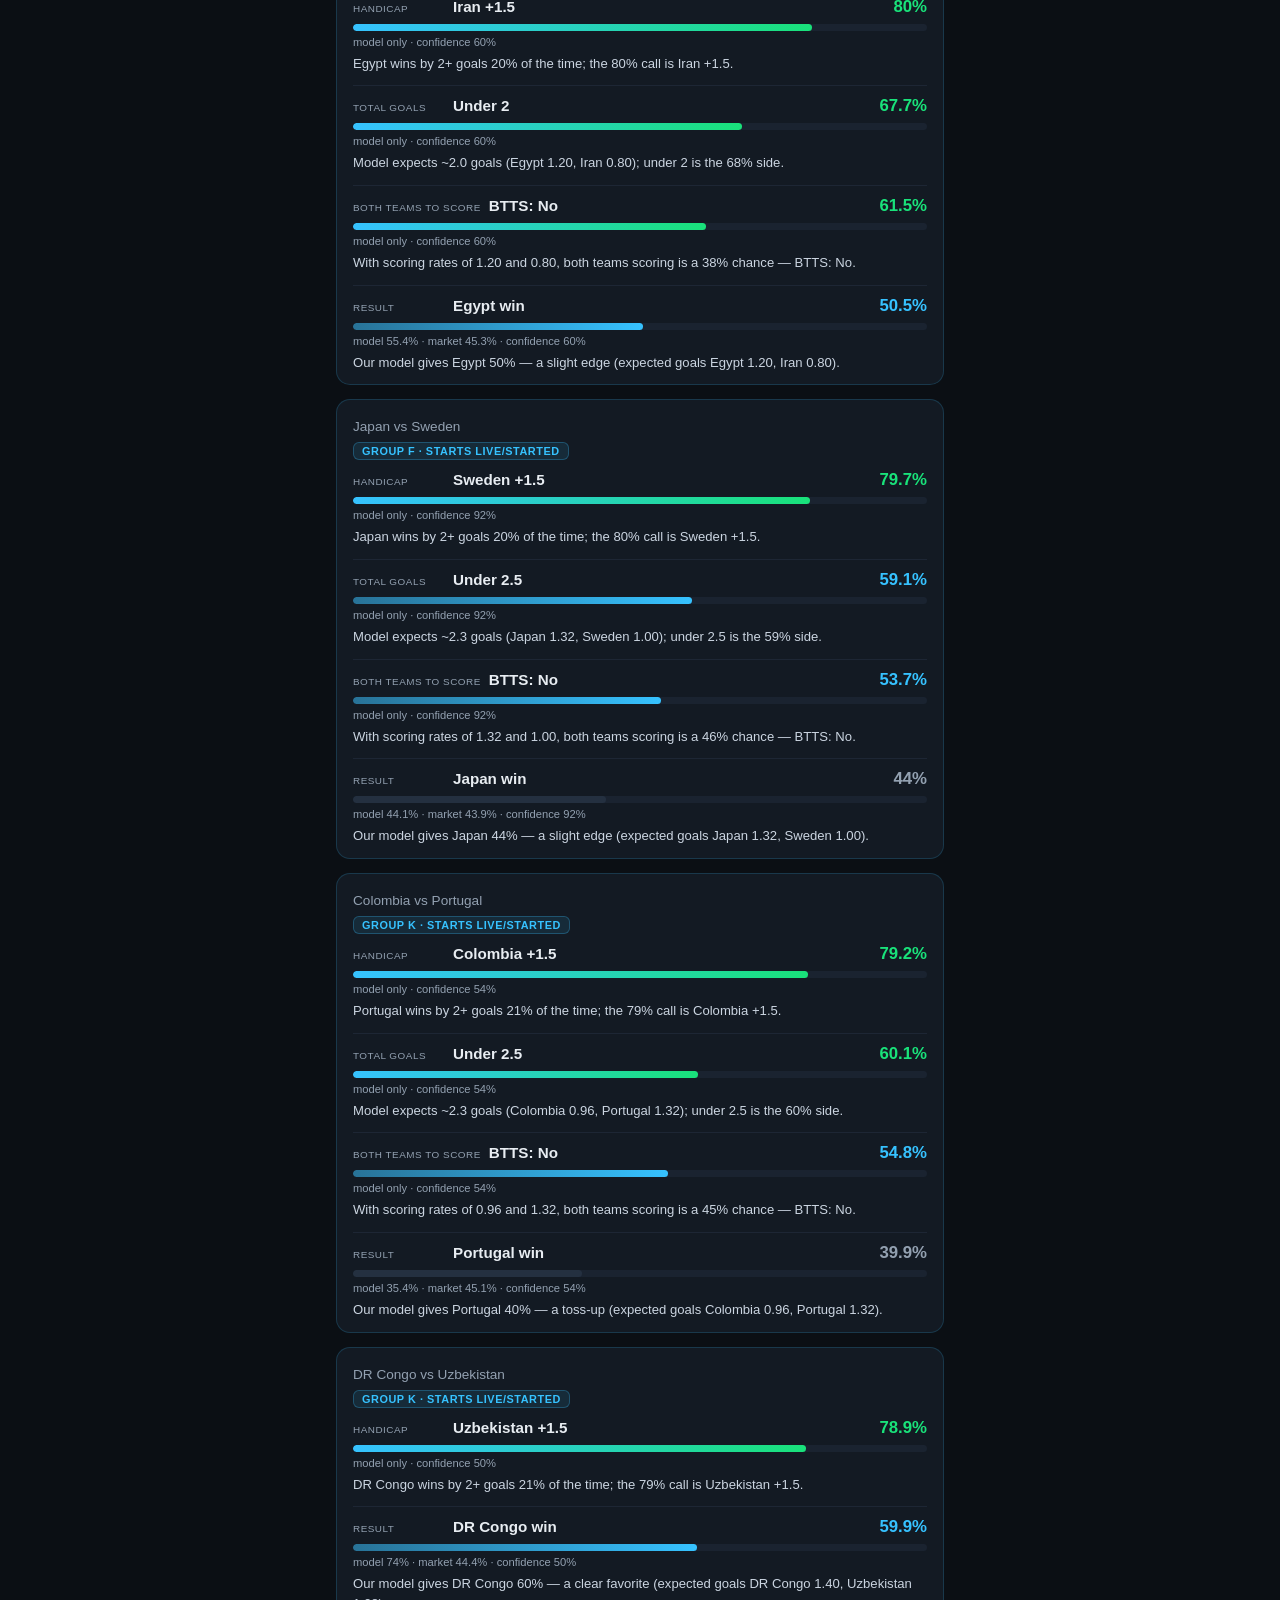
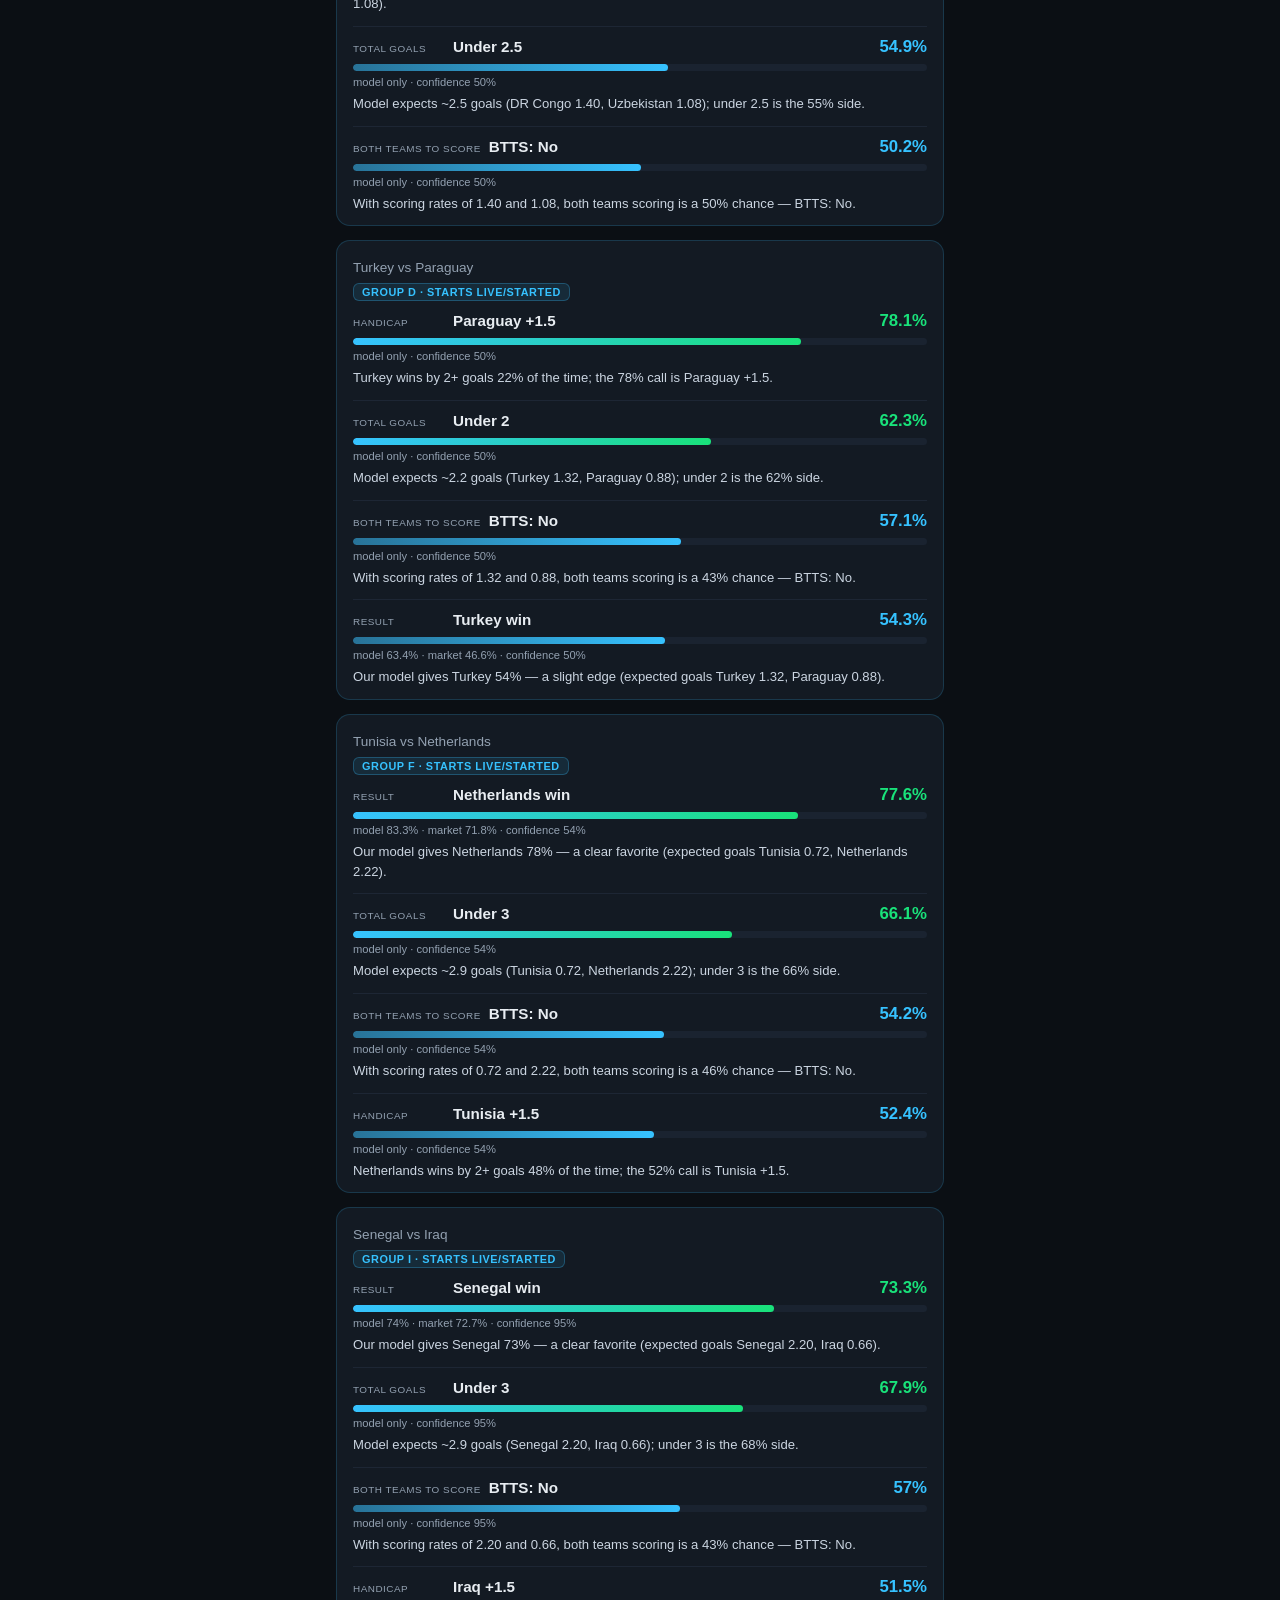
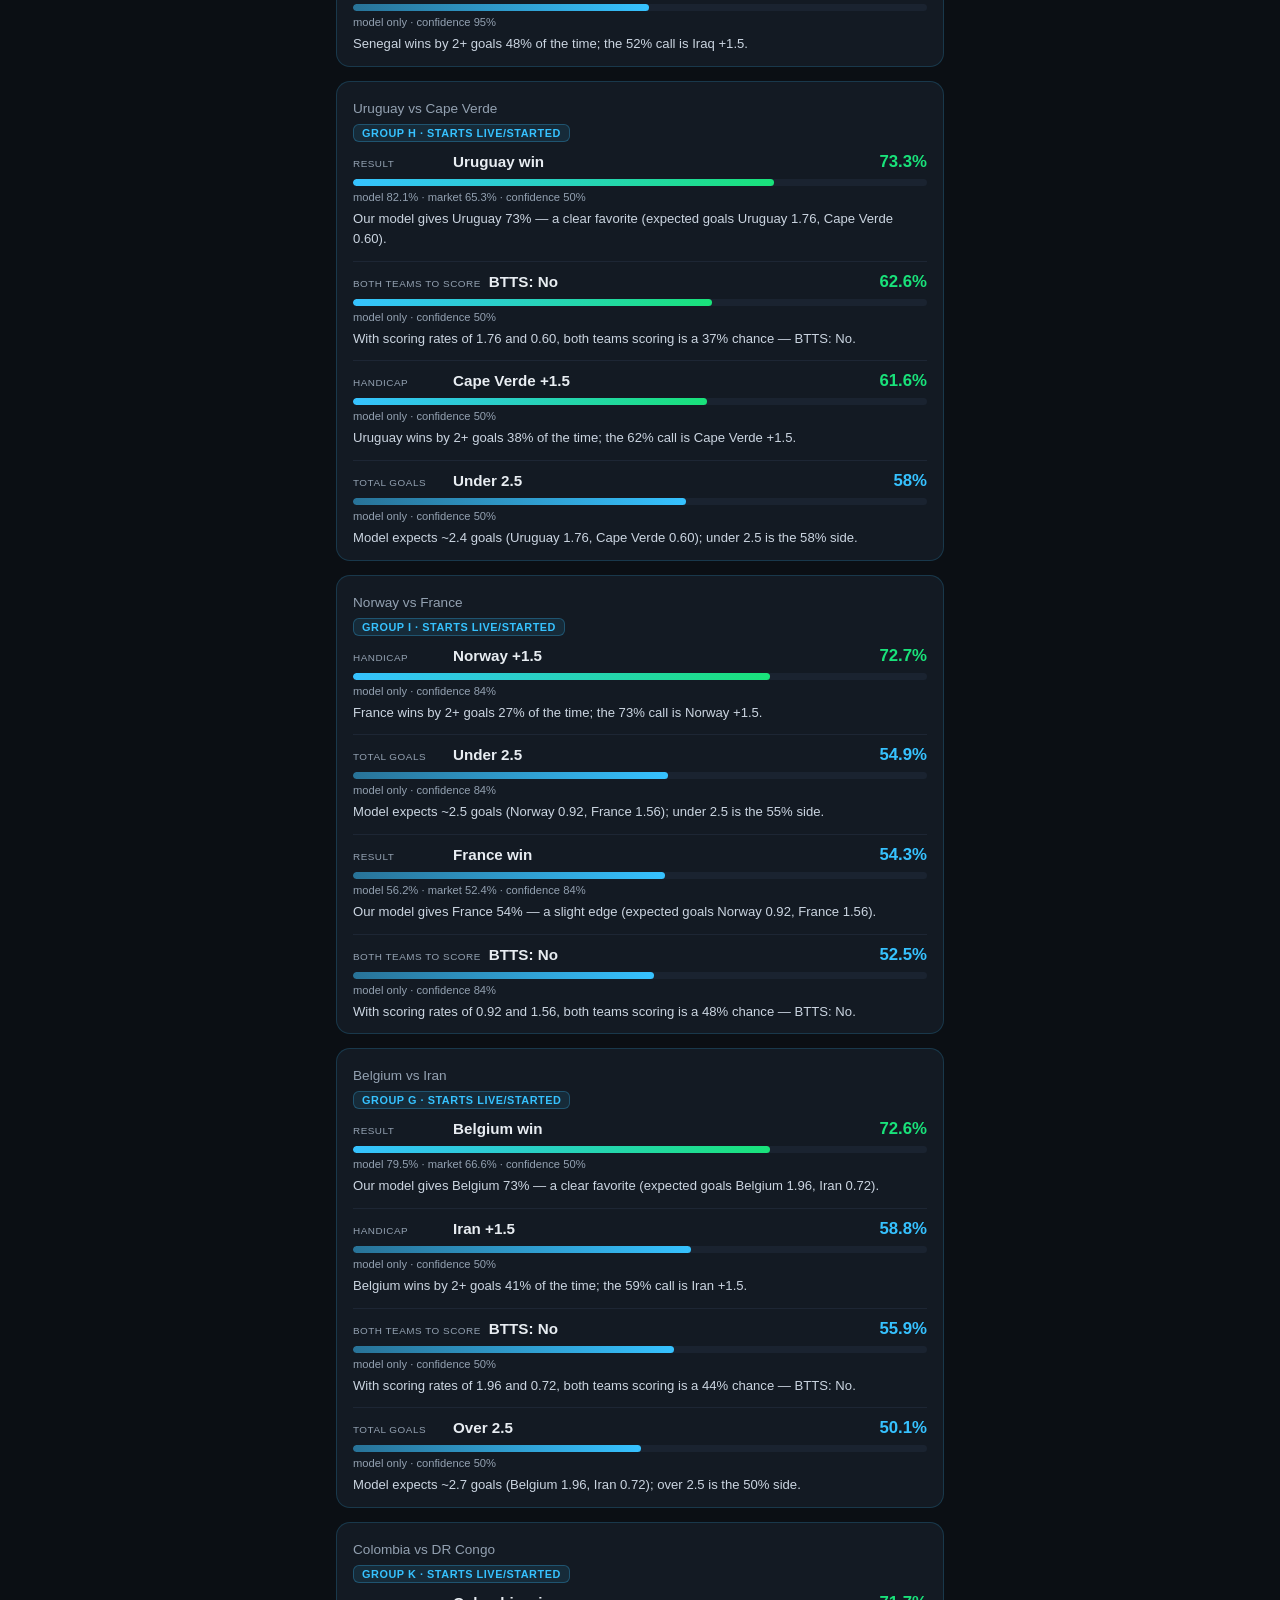
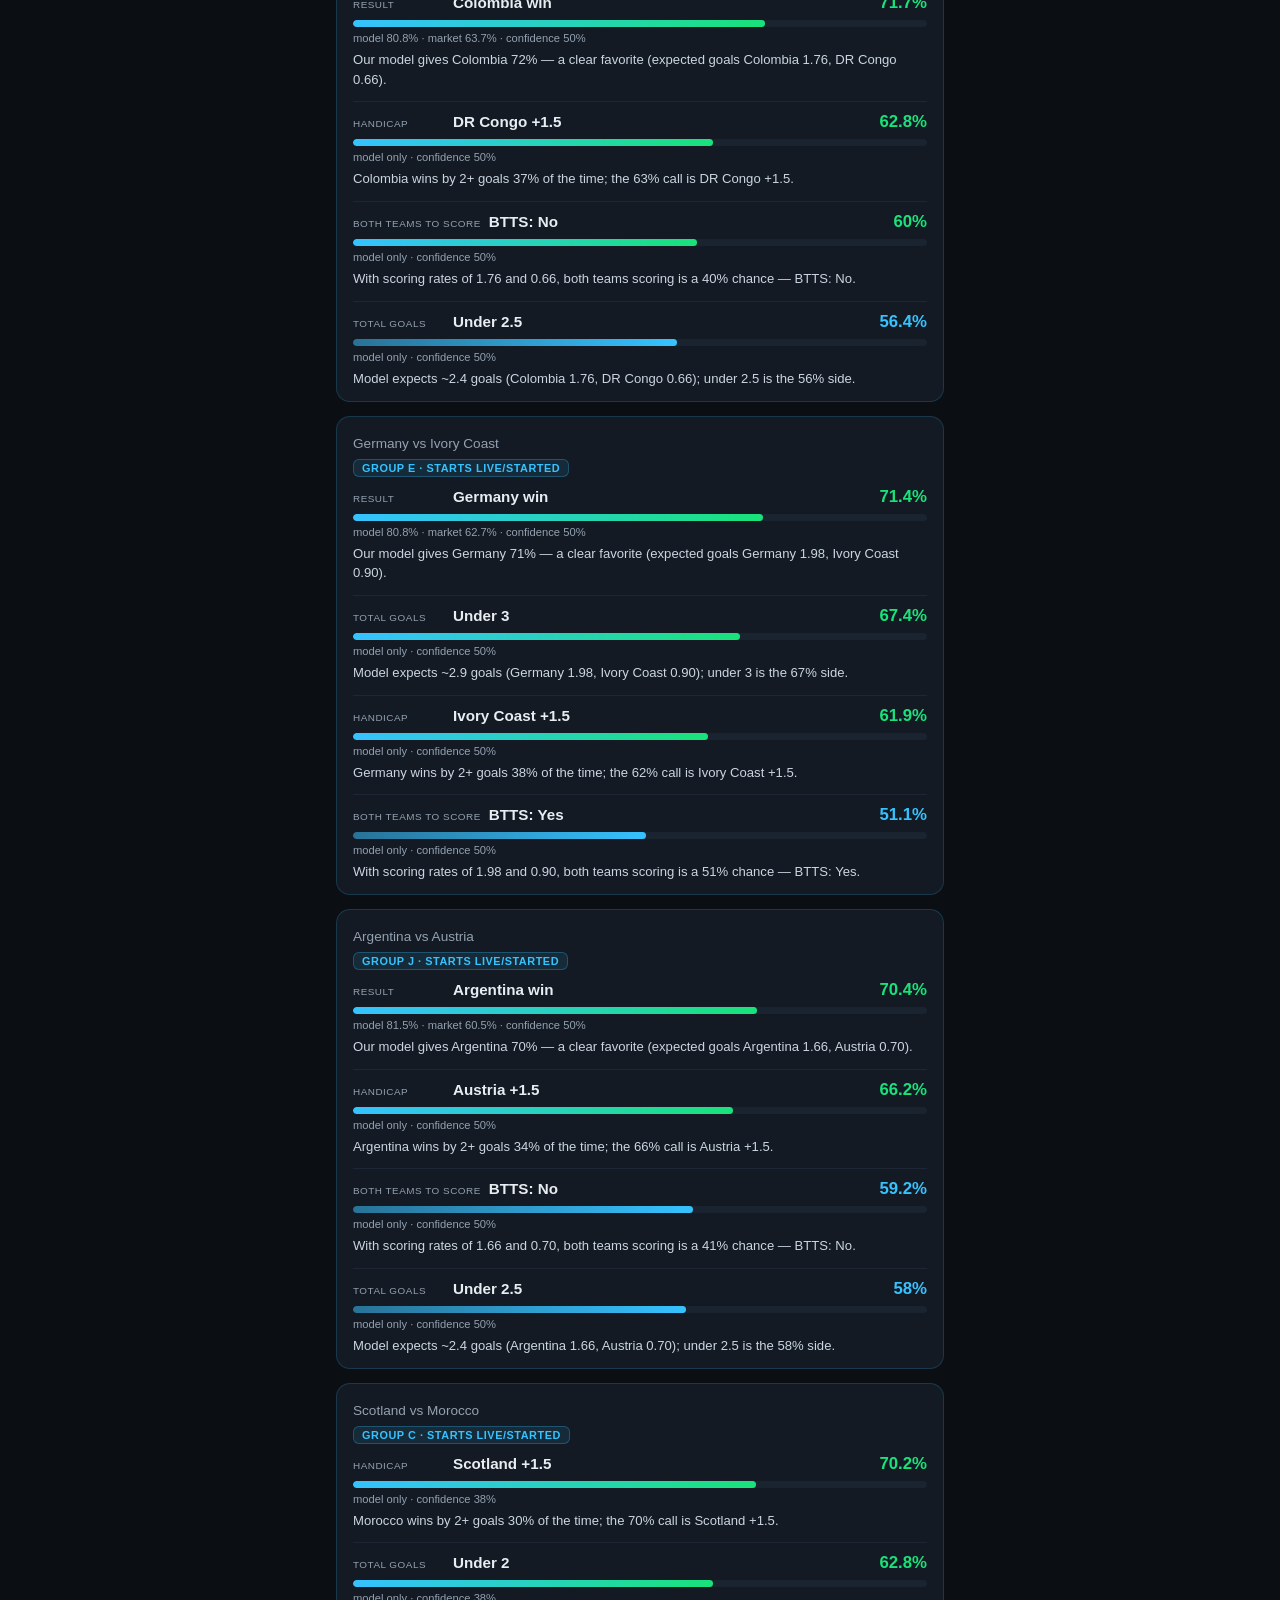
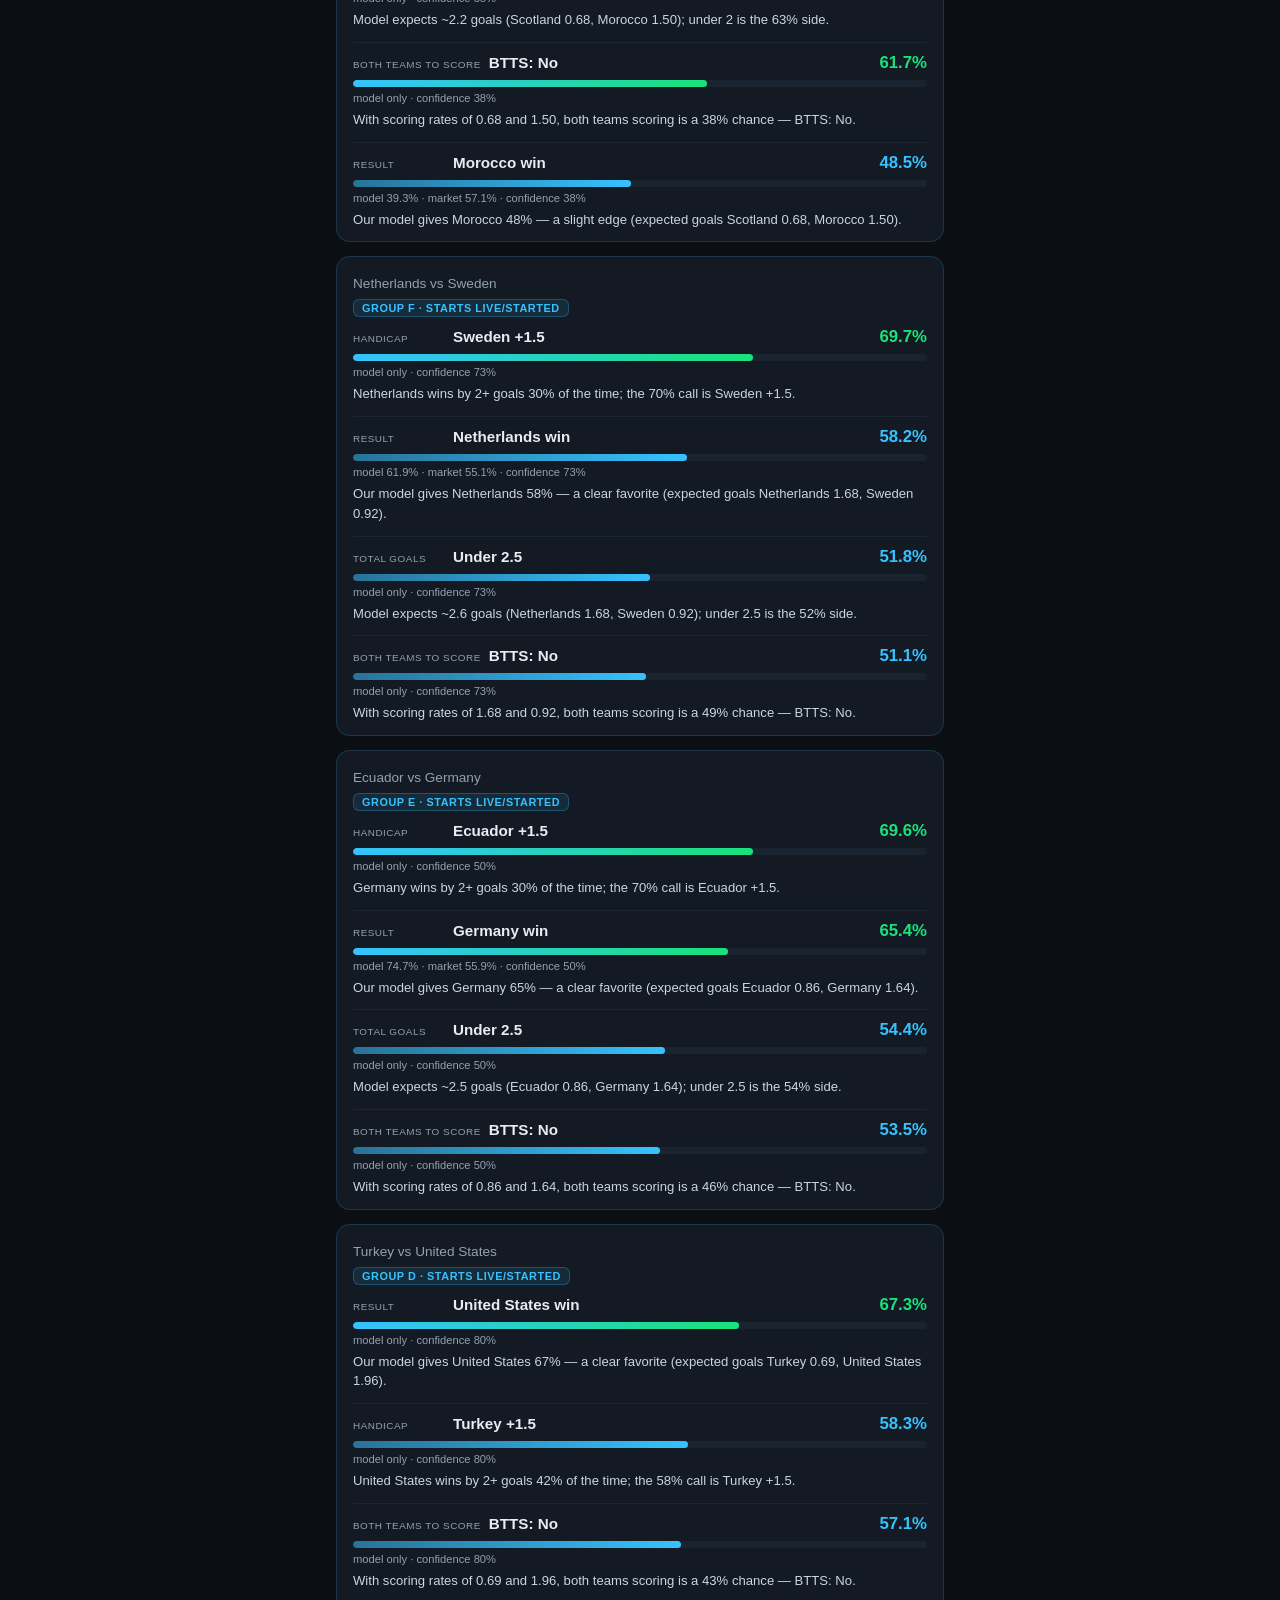
==== commit 851ada75: "World Cup: restructure into a model-driven bet predictor Replace the sportsbook value-finder with a " ====
--- a/site/index.html
+++ b/site/index.html
@@ -33,14 +33,14 @@
   <!-- ============================== World Cup ============================= -->
   <section id="view-worldcup" class="view" role="tabpanel">
     <div class="wrap section-head">
-      <p class="tagline">The bets our bot thinks have the <strong>best chance of hitting</strong> — plus a simulator that plays the group stage out thousands of times to show <strong>who's likely to advance</strong>.</p>
+      <p class="tagline">For every game, our model predicts <strong>what will happen</strong> — who wins, over/under, both teams to score, the handicap — ranked by <strong>how likely each call is to hit</strong>, plus a simulator for <strong>who's likely to advance</strong>.</p>
       <p id="wcUpdated" class="updated"></p>
       <nav class="subtabs" id="wcSubtabs" role="tablist" aria-label="World Cup tools">
-        <button class="subtab" data-sub="value" role="tab" aria-selected="true">Value finder</button>
+        <button class="subtab" data-sub="predictions" role="tab" aria-selected="true">Predictions</button>
         <button class="subtab" data-sub="groups" role="tab" aria-selected="false">Group simulator</button>
       </nav>
     </div>
-    <main id="wcValue" class="bets wrap" aria-live="polite"></main>
+    <main id="wcPredictions" class="bets wrap" aria-live="polite"></main>
     <main id="wcGroups" class="groups wrap" aria-live="polite" hidden></main>
   </section>
 
--- a/site/styles.css
+++ b/site/styles.css
@@ -118,12 +118,26 @@
 
 .card.wc { border-color: rgba(54,194,255,0.18); }
 
-/* Line-shop strip: every book's price, best first */
-.shop { display: flex; flex-wrap: wrap; gap: 6px; margin: 4px 0 10px; }
-.shop-px { font-size: 0.72rem; font-variant-numeric: tabular-nums; padding: 4px 8px;
-  border-radius: 7px; border: 1px solid var(--line); background: var(--panel-2); color: var(--muted); }
-.shop-px.best { color: var(--wc); border-color: rgba(54,194,255,0.4);
-  background: rgba(54,194,255,0.08); font-weight: 700; }
+/* Per-game prediction calls: one row per bet market */
+.card.wc.pred { padding-bottom: 12px; }
+.preds { display: flex; flex-direction: column; gap: 12px; margin-top: 10px; }
+.pred-row { border-top: 1px solid rgba(36,48,64,0.6); padding-top: 10px; }
+.pred-row:first-child { border-top: none; padding-top: 0; }
+.pred-head { display: flex; align-items: baseline; gap: 8px; }
+.pred-mkt { font-size: 0.62rem; color: var(--muted); text-transform: uppercase;
+  letter-spacing: 0.05em; flex: 0 0 auto; min-width: 92px; }
+.pred-pick { font-weight: 600; font-size: 0.95rem; flex: 1; }
+.pred-pct { font-variant-numeric: tabular-nums; font-weight: 700; font-size: 1.05rem; }
+.pred-pct.p-strong { color: var(--green-strong); }
+.pred-pct.p-good { color: var(--wc); }
+.pred-pct.p-lean { color: var(--muted); }
+.pbar { height: 7px; background: var(--panel-2); border-radius: 999px; overflow: hidden; margin: 7px 0 5px; }
+.pfill { height: 100%; border-radius: 999px; }
+.pfill.p-strong { background: linear-gradient(90deg, var(--wc), var(--green-strong)); }
+.pfill.p-good { background: linear-gradient(90deg, rgba(54,194,255,0.5), var(--wc)); }
+.pfill.p-lean { background: var(--line); }
+.pred-meta { font-size: 0.7rem; color: var(--muted); font-variant-numeric: tabular-nums; }
+.pred-row .rationale { font-size: 0.82rem; margin: 6px 0 0; }
 
 /* Group simulator tables */
 .groups { display: flex; flex-direction: column; gap: 14px; padding-bottom: 8px; }
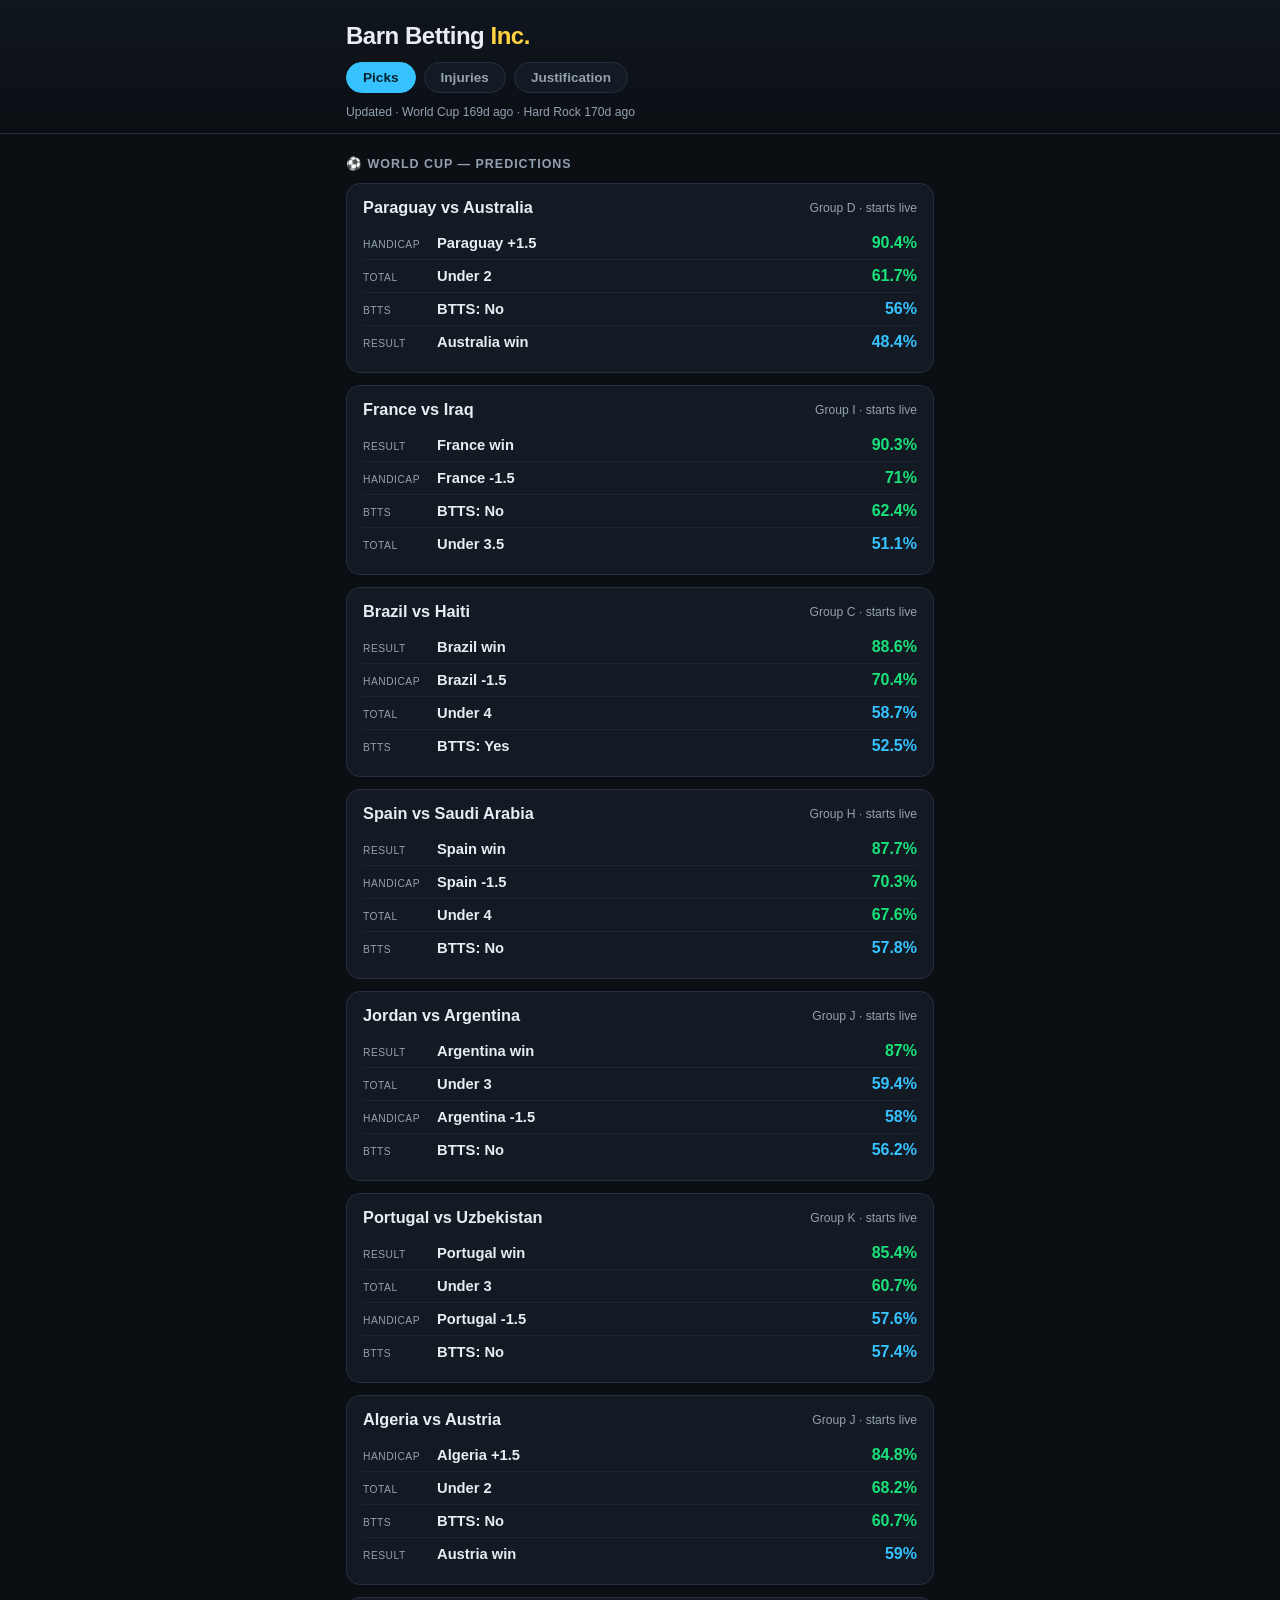
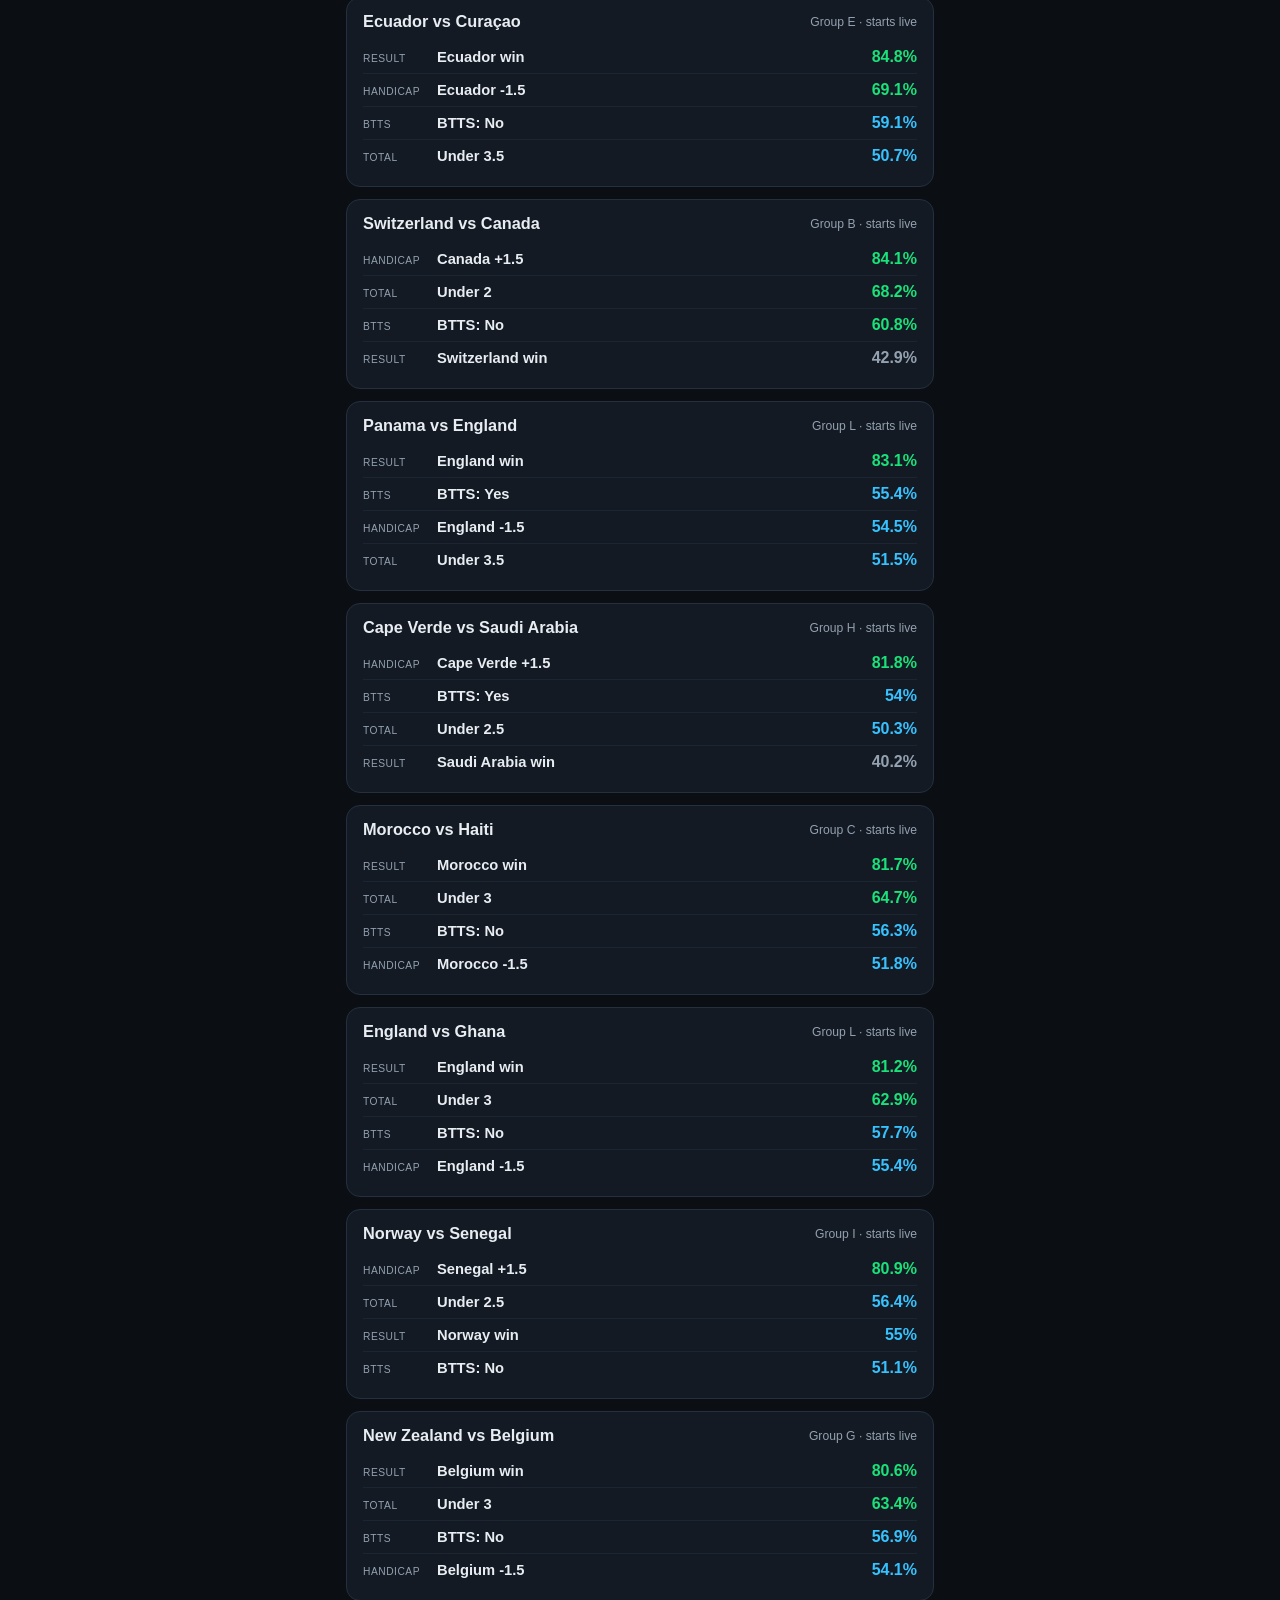
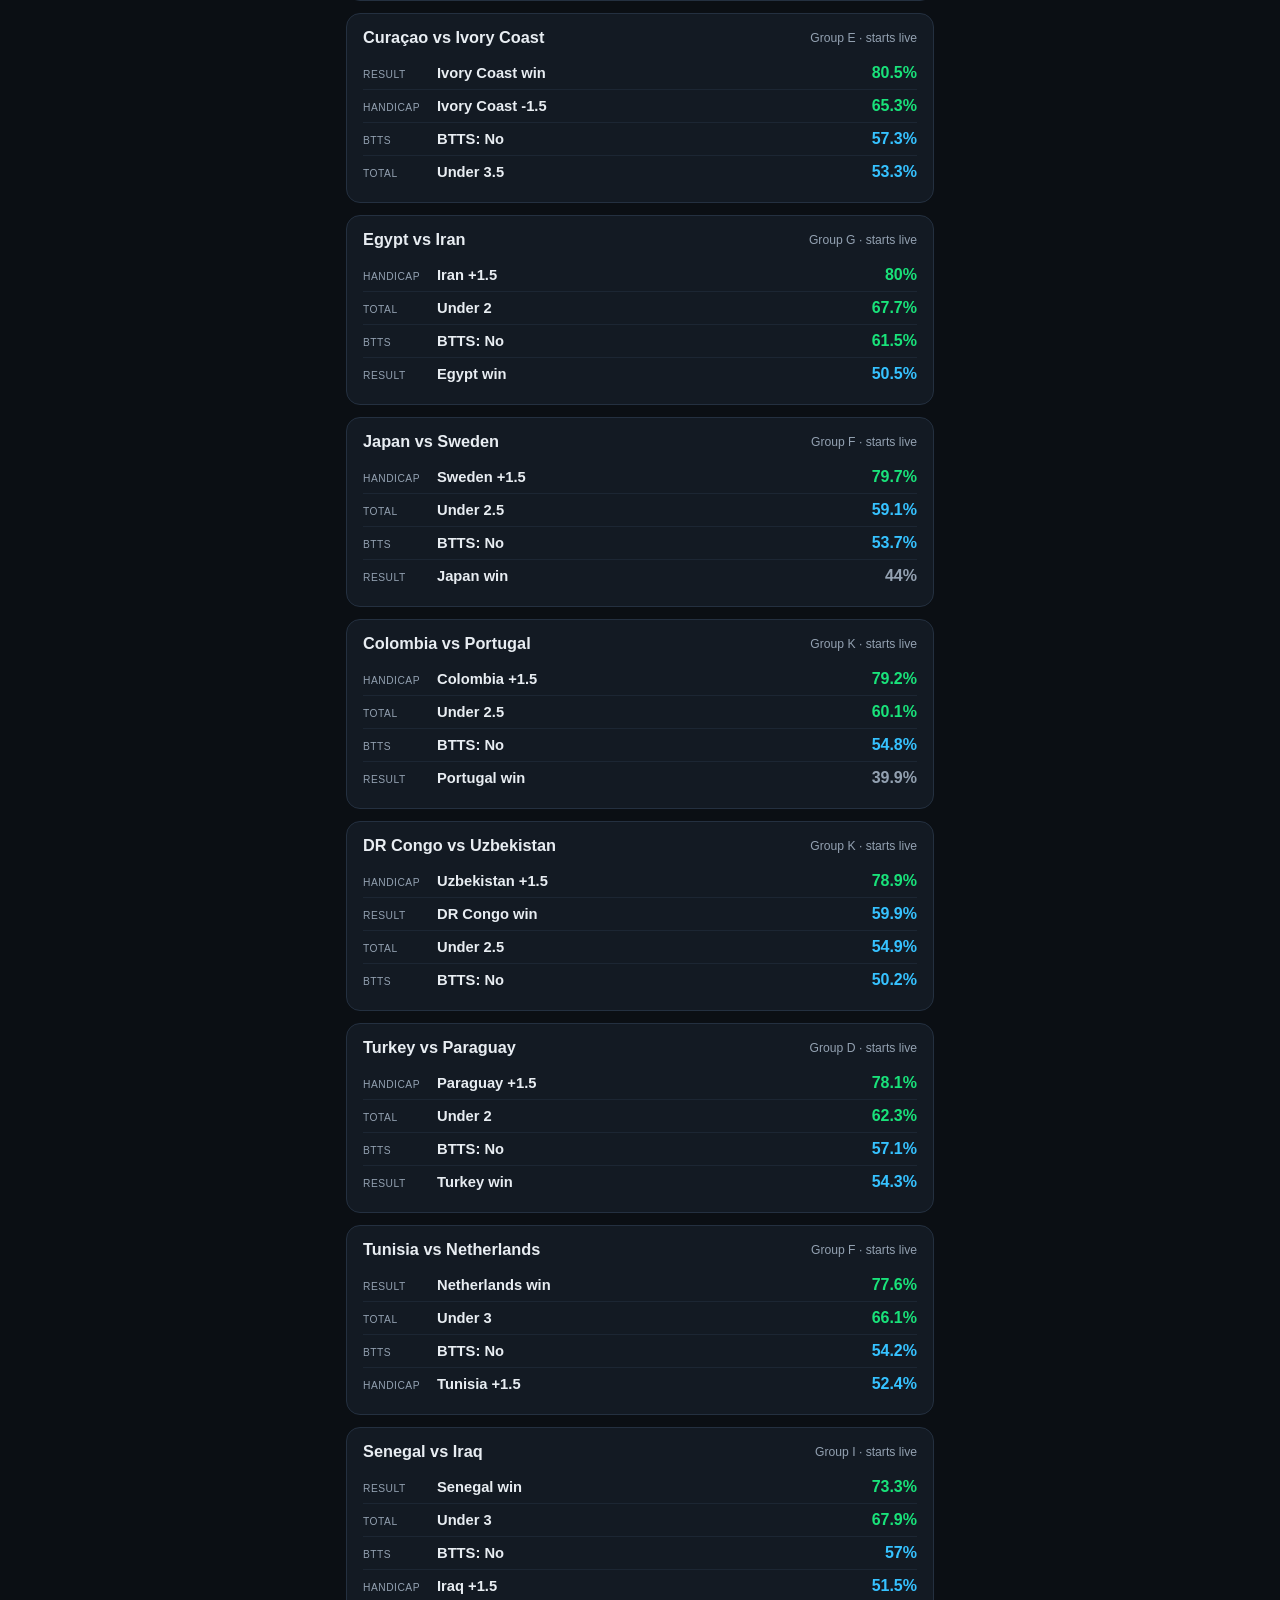
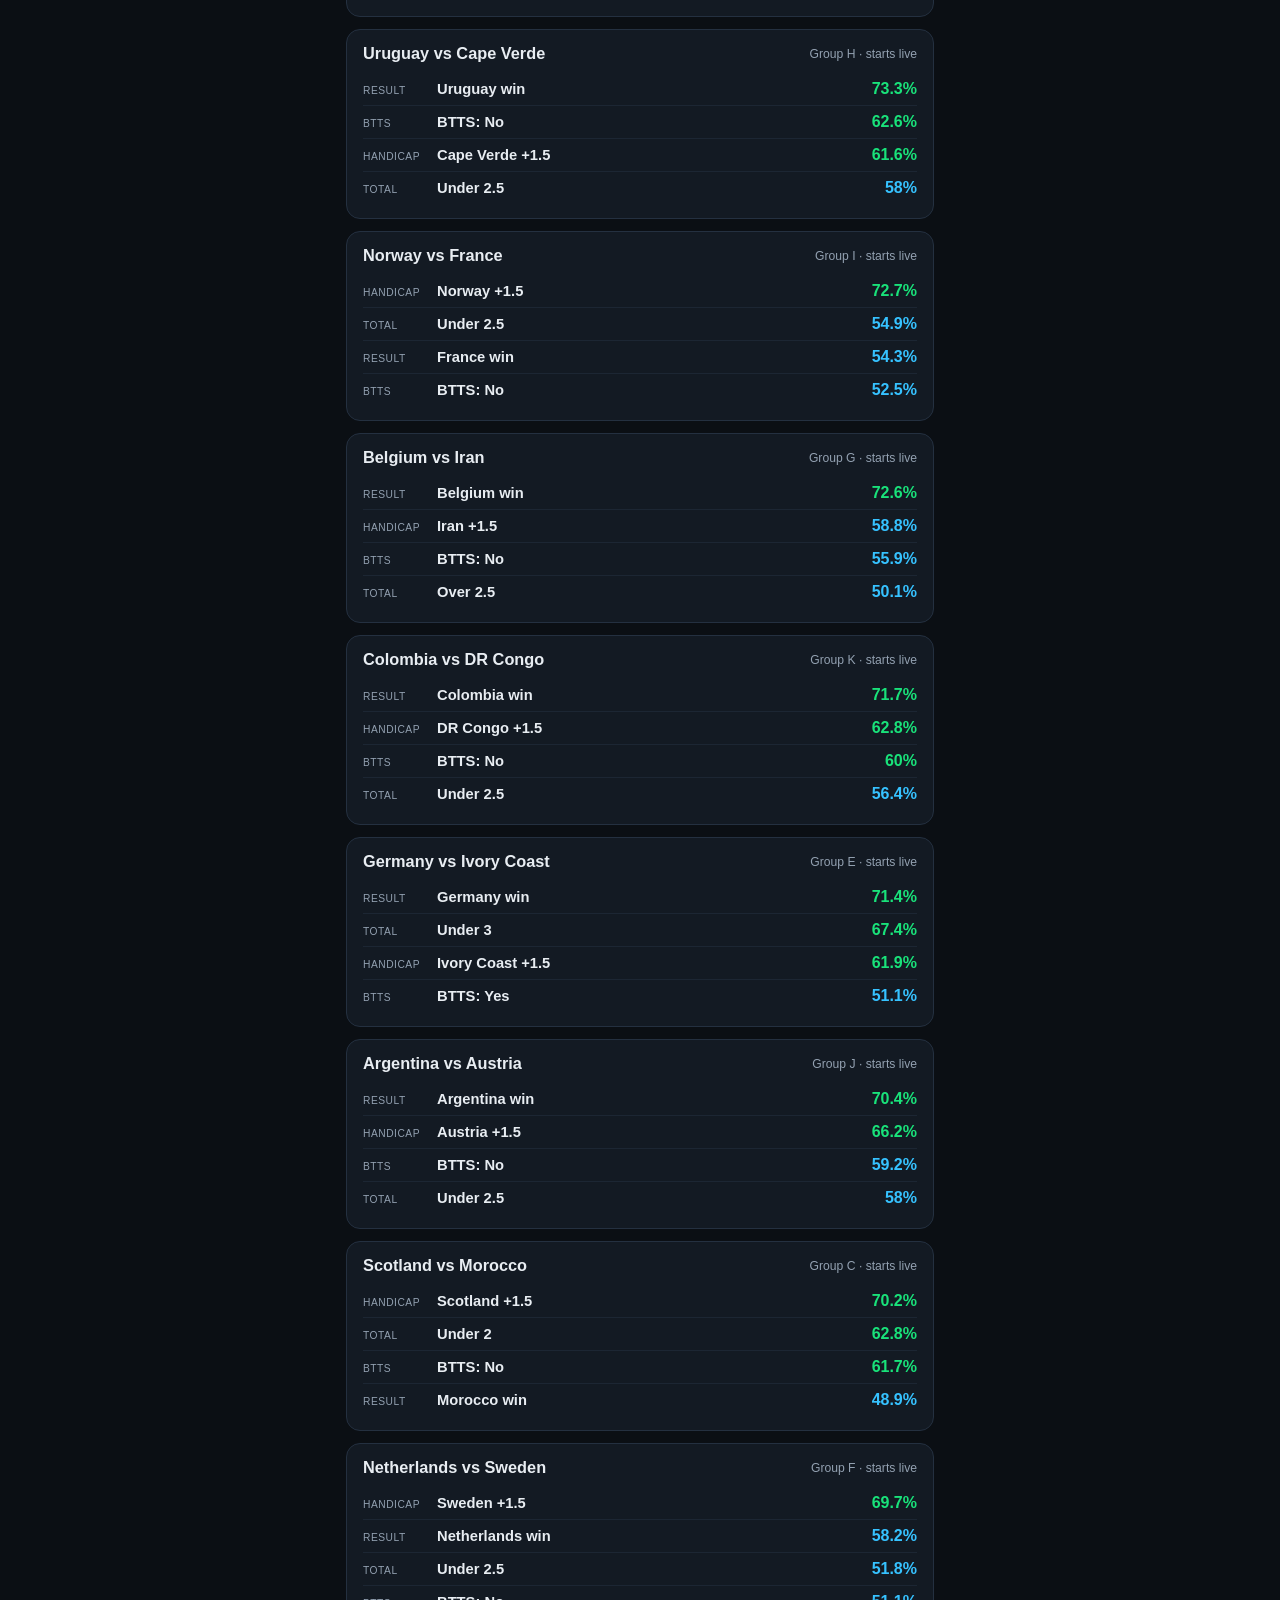
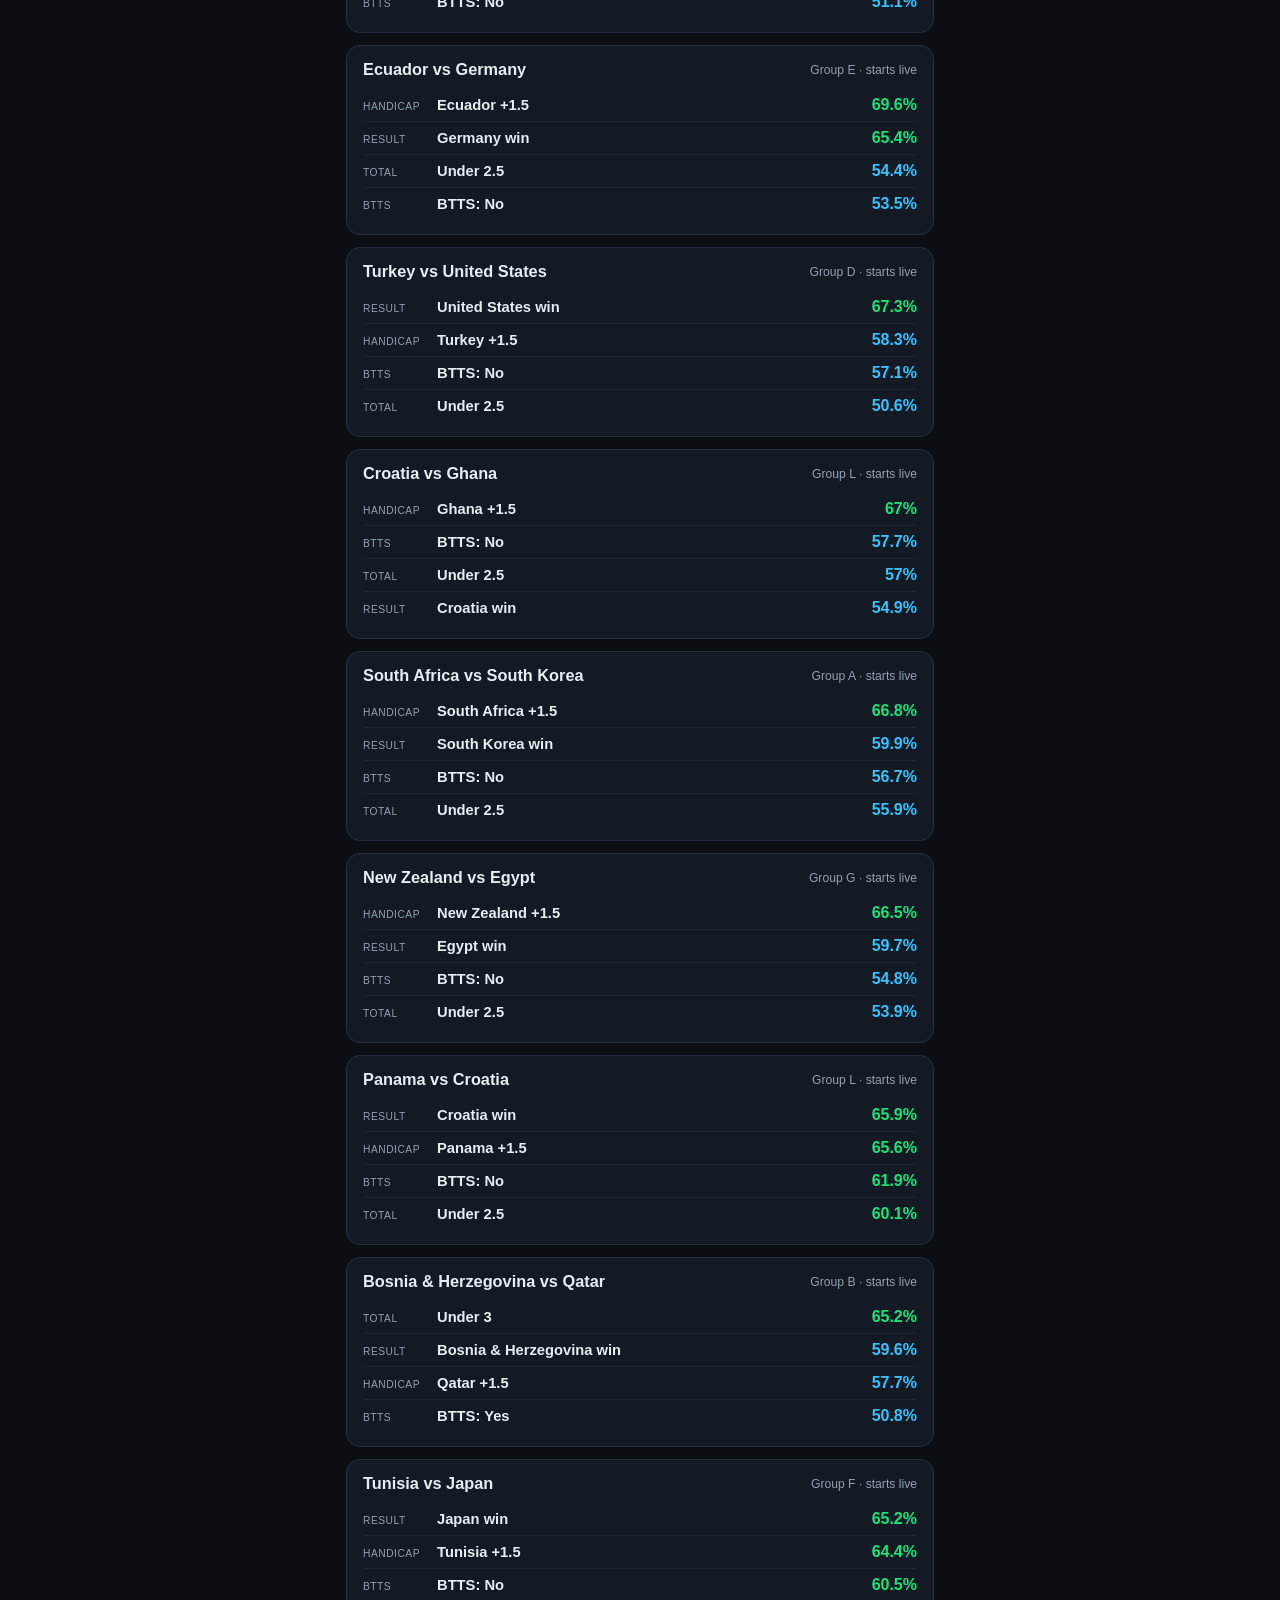
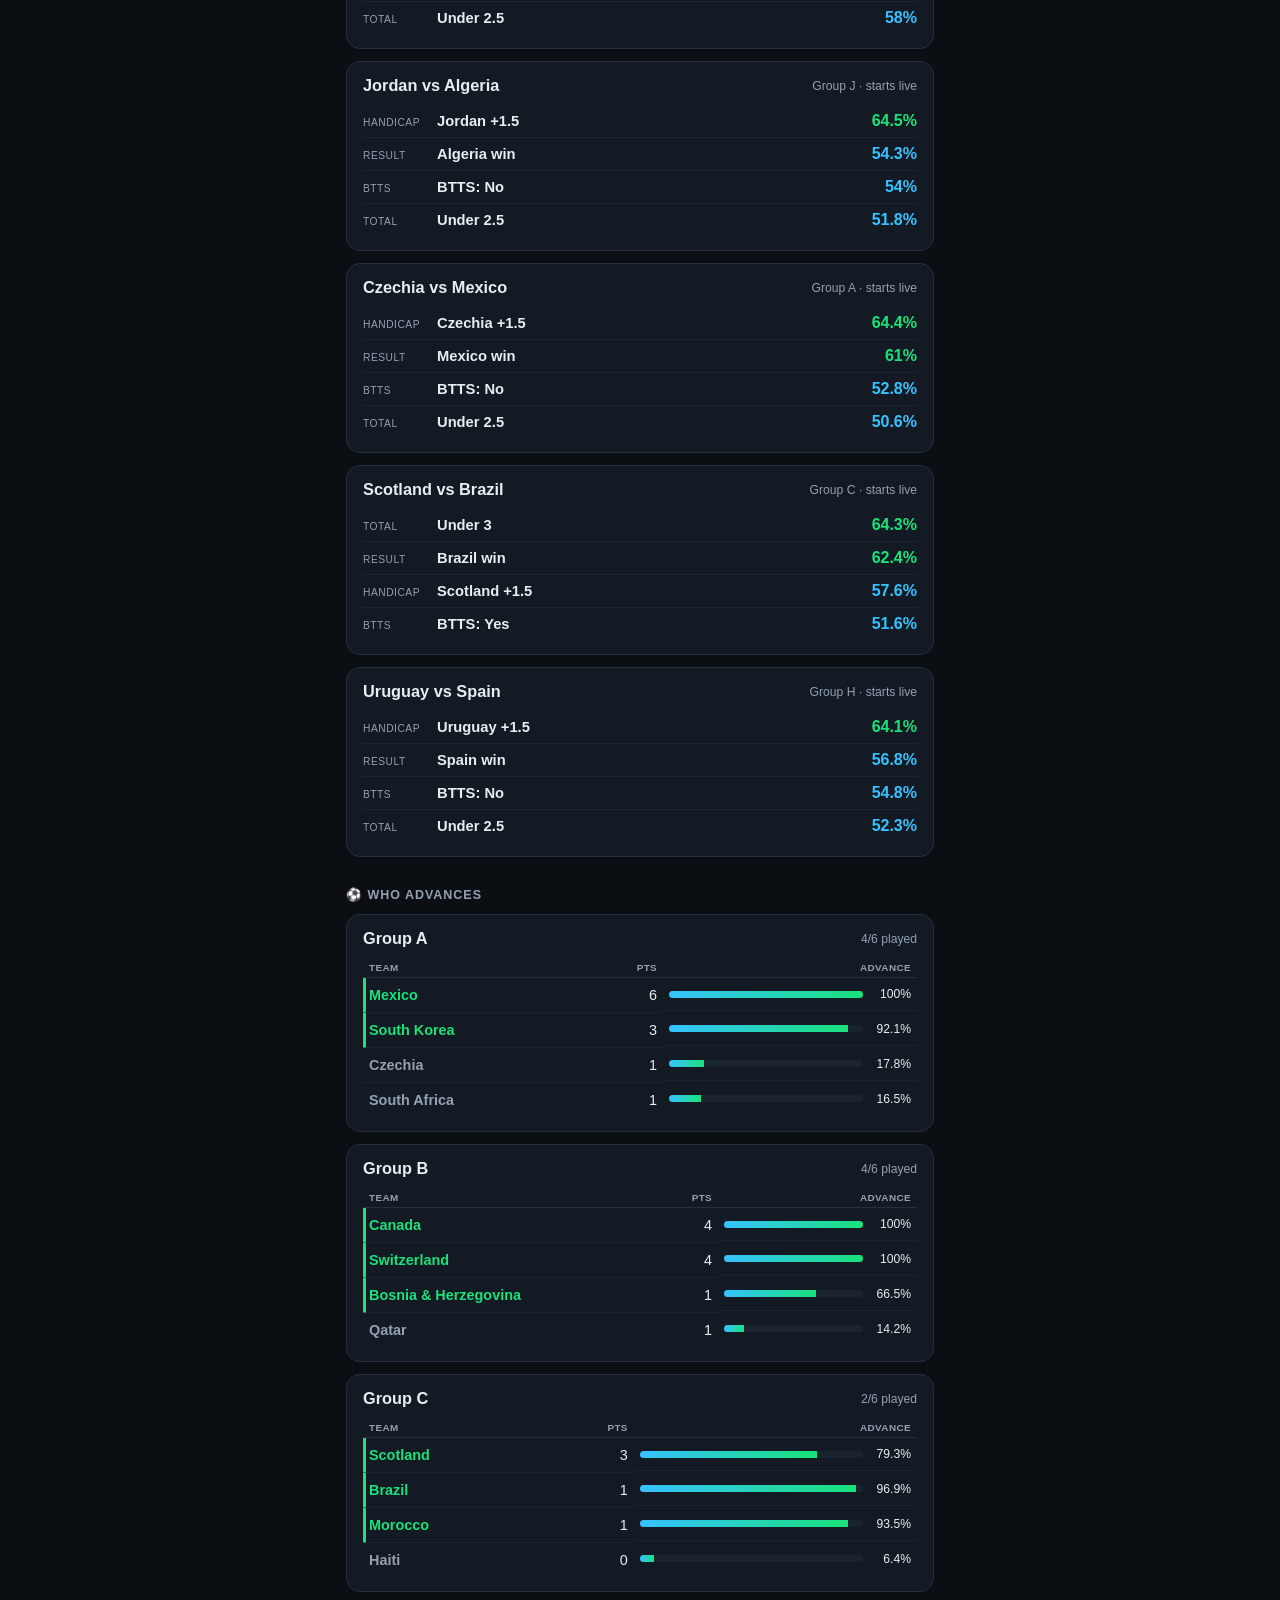
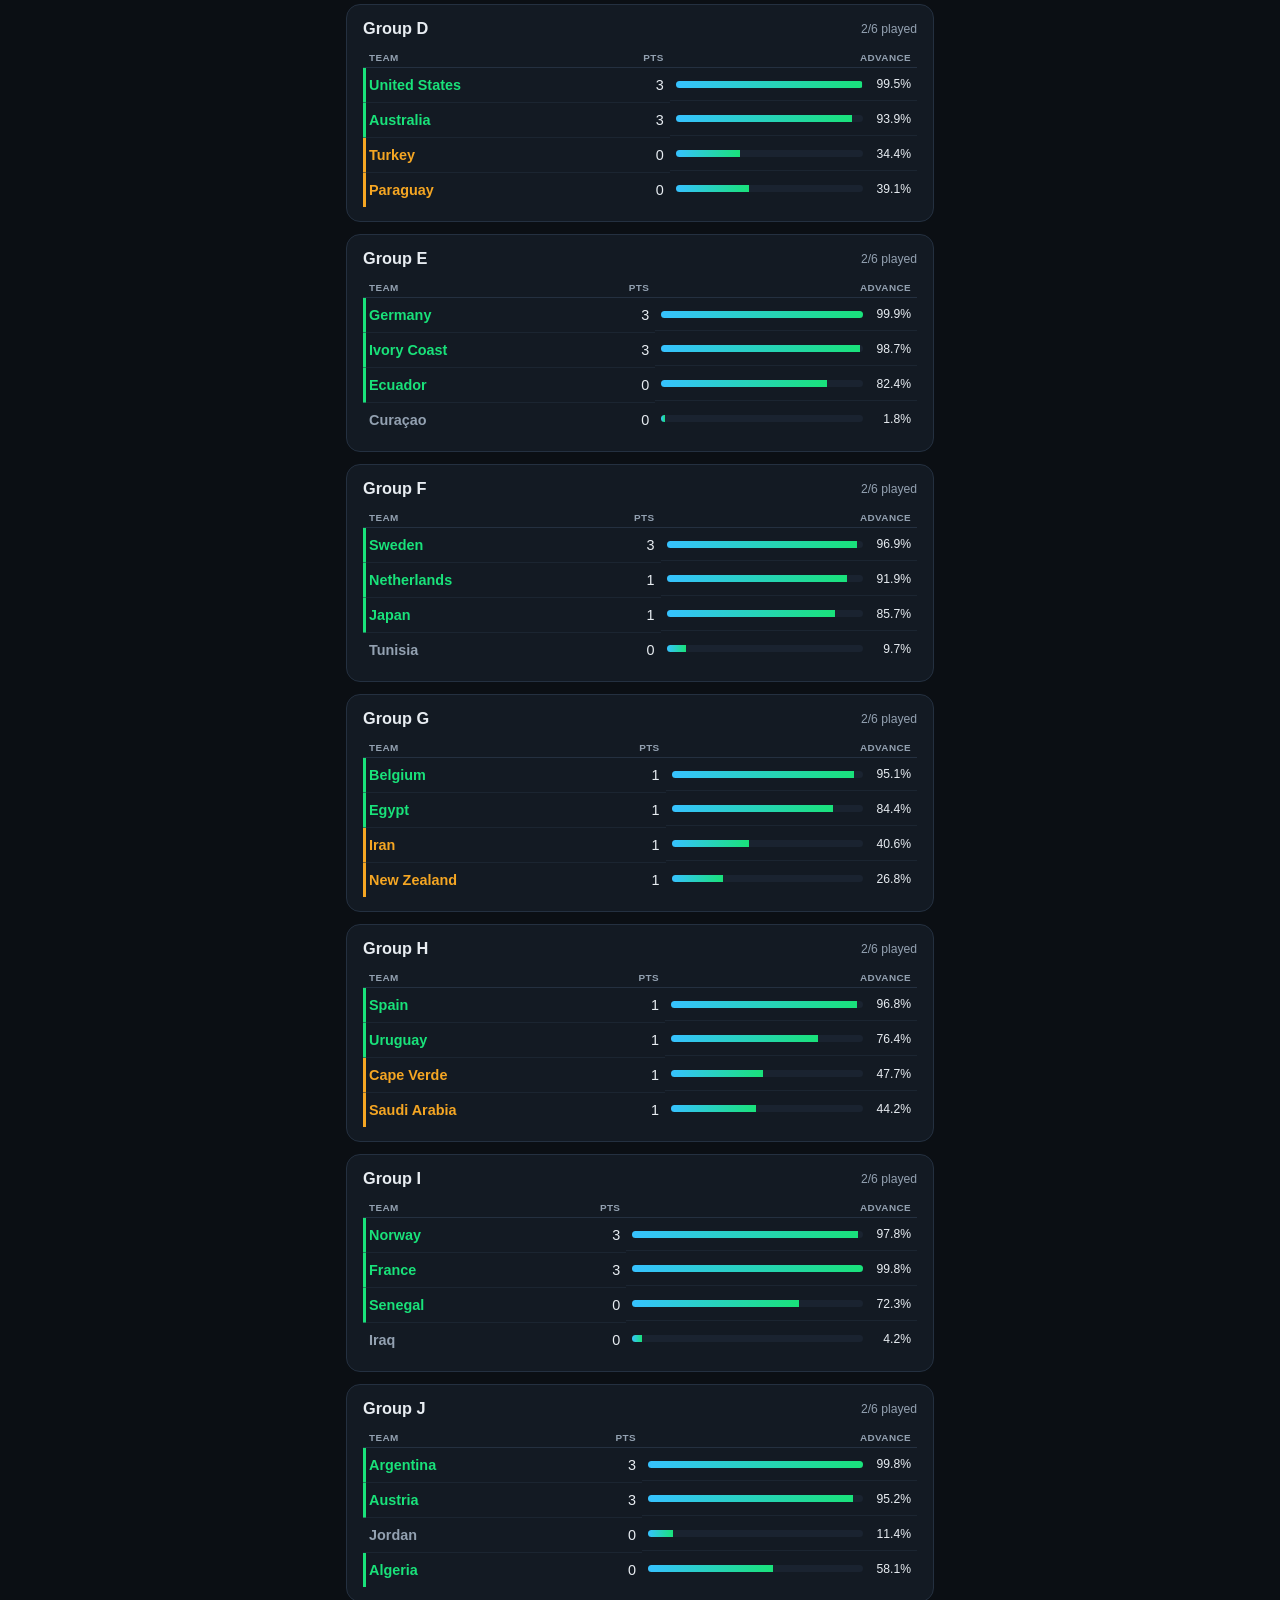
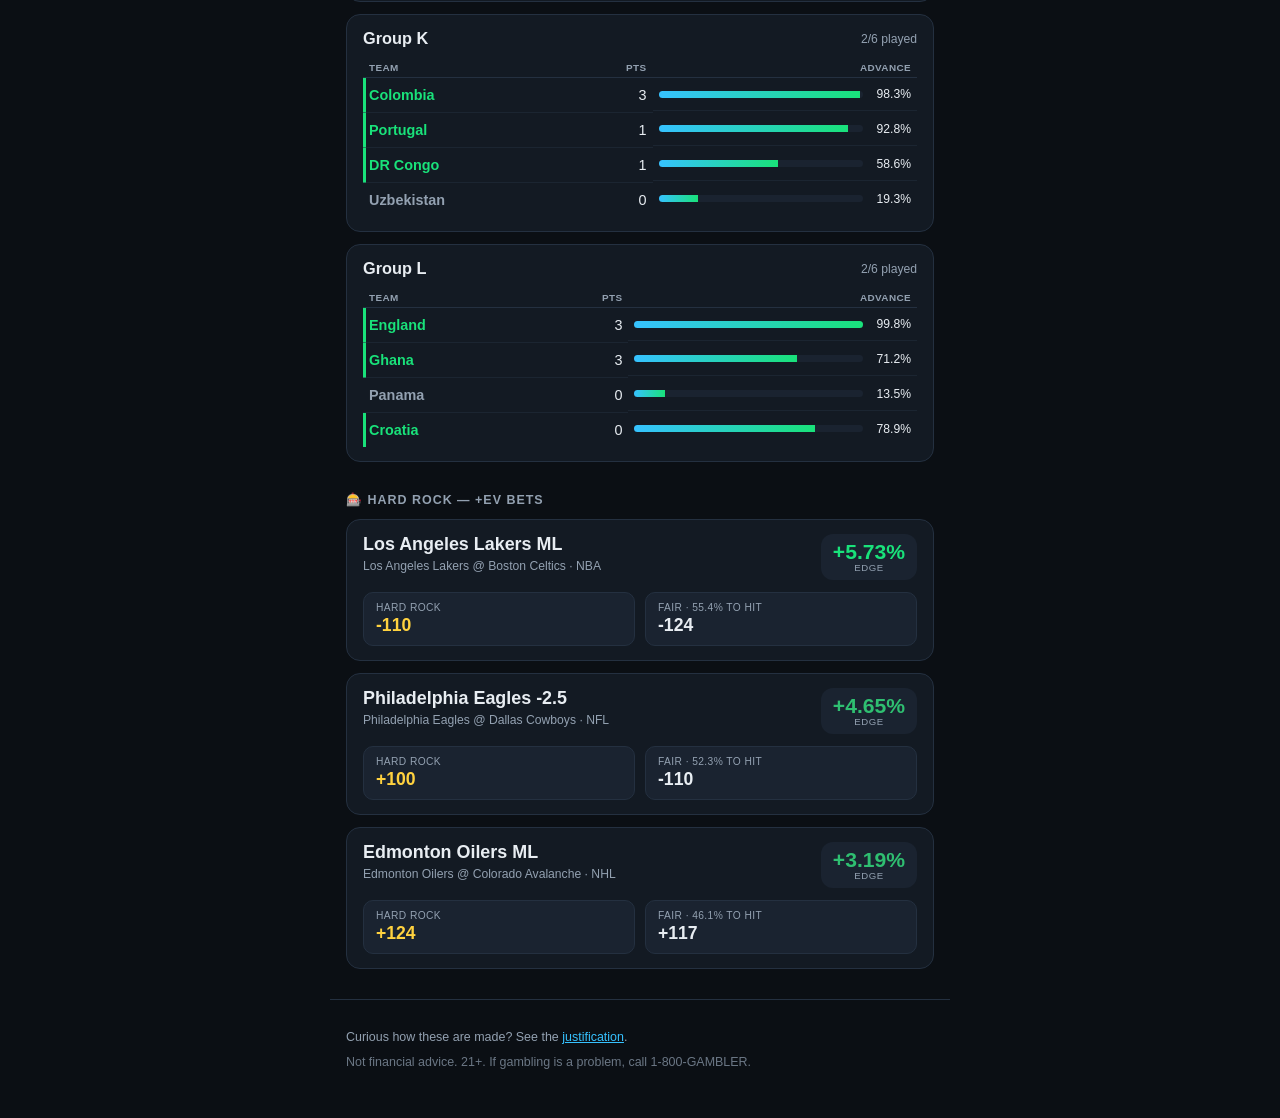
==== commit 5cab7795: "Merge picks into one page; add Justification page Site UI overhaul to cut visual clutter and show on" ====
--- a/site/index.html
+++ b/site/index.html
@@ -4,51 +4,49 @@
   <meta charset="UTF-8" />
   <meta name="viewport" content="width=device-width, initial-scale=1.0, viewport-fit=cover" />
   <meta name="theme-color" content="#0b0f14" />
-  <title>Barn Betting Inc. · Best Bets & World Cup</title>
-  <meta name="description" content="+EV best bets at Hard Rock, plus sportsbook-agnostic World Cup fair odds and a group-stage simulator." />
+  <title>Barn Betting Inc.</title>
+  <meta name="description" content="World Cup match predictions and +EV best bets at Hard Rock — the essentials, on one page." />
   <link rel="stylesheet" href="styles.css" />
 </head>
 <body>
   <header class="header">
     <div class="wrap">
       <h1>Barn Betting <span class="accent">Inc.</span></h1>
-      <nav class="tabs" id="tabs" role="tablist" aria-label="Sections">
-        <button class="tab" data-view="worldcup" role="tab" aria-selected="true">⚽ World Cup</button>
-        <button class="tab" data-view="hardrock" role="tab" aria-selected="false">🎰 Hard Rock</button>
+      <nav class="nav" aria-label="Pages">
+        <a class="nav-link" href="index.html" aria-current="page">Picks</a>
+        <a class="nav-link" href="injuries.html">Injuries</a>
+        <a class="nav-link" href="justification.html">Justification</a>
       </nav>
+      <p id="updated" class="updated"></p>
     </div>
   </header>
 
-  <!-- ============================== Hard Rock ============================== -->
-  <section id="view-hardrock" class="view" role="tabpanel" hidden>
-    <div class="wrap section-head">
-      <p class="tagline">+EV bets where Hard Rock pays more than the bet is worth — ranked by edge.</p>
-      <div id="trackRecord" class="track-record" aria-live="polite"></div>
-      <p id="updated" class="updated"></p>
-    </div>
-    <nav id="filters" class="filters wrap" aria-label="Filter by sport"></nav>
-    <main id="bets" class="bets wrap" aria-live="polite"></main>
-  </section>
+  <main class="wrap page">
+    <!-- World Cup predictions -->
+    <section class="block">
+      <h2 class="block-title">⚽ World Cup — predictions</h2>
+      <div id="wcPredictions" class="stack" aria-live="polite"></div>
+    </section>
 
-  <!-- ============================== World Cup ============================= -->
-  <section id="view-worldcup" class="view" role="tabpanel">
-    <div class="wrap section-head">
-      <p class="tagline">For every game, our model predicts <strong>what will happen</strong> — who wins, over/under, both teams to score, the handicap — ranked by <strong>how likely each call is to hit</strong>, plus a simulator for <strong>who's likely to advance</strong>.</p>
-      <p id="wcUpdated" class="updated"></p>
-      <nav class="subtabs" id="wcSubtabs" role="tablist" aria-label="World Cup tools">
-        <button class="subtab" data-sub="predictions" role="tab" aria-selected="true">Predictions</button>
-        <button class="subtab" data-sub="groups" role="tab" aria-selected="false">Group simulator</button>
-      </nav>
-    </div>
-    <main id="wcPredictions" class="bets wrap" aria-live="polite"></main>
-    <main id="wcGroups" class="groups wrap" aria-live="polite" hidden></main>
-  </section>
+    <!-- World Cup group simulator -->
+    <section class="block">
+      <h2 class="block-title">⚽ Who advances</h2>
+      <div id="wcGroups" class="stack" aria-live="polite"></div>
+    </section>
+
+    <!-- Hard Rock +EV bets -->
+    <section class="block">
+      <h2 class="block-title">🎰 Hard Rock — +EV bets</h2>
+      <div id="bets" class="stack" aria-live="polite"></div>
+    </section>
+  </main>
 
   <footer class="footer wrap">
-    <p id="disclaimer"></p>
-    <p class="fine">This is not financial advice. 21+. If gambling is a problem, call 1-800-GAMBLER.</p>
+    <p>Curious how these are made? See the <a href="justification.html">justification</a>.</p>
+    <p class="fine">Not financial advice. 21+. If gambling is a problem, call 1-800-GAMBLER.</p>
   </footer>
 
+  <script src="common.js"></script>
   <script src="app.js"></script>
 </body>
 </html>
--- a/site/styles.css
+++ b/site/styles.css
@@ -16,9 +16,6 @@
 
 * { box-sizing: border-box; }
 
-/* The `hidden` attribute must beat class-level `display` rules (.bets/.groups/.view). */
-[hidden] { display: none !important; }
-
 html, body {
   margin: 0;
   background: var(--bg);
@@ -27,147 +24,127 @@
   -webkit-font-smoothing: antialiased;
 }
 
-.wrap { width: 100%; max-width: 640px; margin: 0 auto; padding: 0 16px; }
+a { color: var(--wc); }
 
-.header { padding: 22px 0 0; border-bottom: 1px solid var(--line);
+.wrap { width: 100%; max-width: 620px; margin: 0 auto; padding: 0 16px; }
+
+/* Header + nav -------------------------------------------------------------- */
+.header { padding: 22px 0 14px; border-bottom: 1px solid var(--line);
   background: linear-gradient(180deg, #10161e, var(--bg)); }
-.header h1 { margin: 0; font-size: 1.55rem; letter-spacing: -0.02em; }
+.header h1 { margin: 0; font-size: 1.5rem; letter-spacing: -0.02em; }
 .accent { color: var(--accent); }
-.tagline { color: var(--muted); margin: 6px 0 14px; font-size: 0.92rem; line-height: 1.4; }
-.tagline strong { color: var(--text); font-weight: 600; }
 
-/* Top-level section tabs */
-.tabs { display: flex; gap: 6px; }
-.tab { flex: 1; background: transparent; color: var(--muted); border: none;
-  border-bottom: 2px solid transparent; padding: 12px 8px; font-size: 0.95rem;
-  font-weight: 700; cursor: pointer; min-height: 46px; }
-.tab[aria-selected="true"] { color: var(--text); border-bottom-color: var(--accent); }
-body[data-view="worldcup"] .tab[aria-selected="true"] { border-bottom-color: var(--wc); }
+.nav { display: flex; gap: 8px; margin-top: 12px; }
+.nav-link { flex: 0 0 auto; text-decoration: none; color: var(--muted);
+  border: 1px solid var(--line); background: var(--panel); border-radius: 999px;
+  padding: 7px 16px; font-size: 0.85rem; font-weight: 700; }
+.nav-link[aria-current="page"] { color: #04222e; background: var(--wc); border-color: var(--wc); }
 
-.section-head { padding-top: 16px; }
+.updated { color: var(--muted); font-size: 0.76rem; margin: 12px 0 0; }
 
-/* World Cup sub-tabs (segmented) */
-.subtabs { display: inline-flex; gap: 4px; background: var(--panel); border: 1px solid var(--line);
-  border-radius: 999px; padding: 4px; margin: 6px 0 2px; }
-.subtab { background: transparent; color: var(--muted); border: none; border-radius: 999px;
-  padding: 8px 16px; font-size: 0.85rem; font-weight: 700; cursor: pointer; min-height: 36px; }
-.subtab[aria-selected="true"] { background: var(--wc); color: #04222e; }
+/* Page layout --------------------------------------------------------------- */
+.page { padding-top: 22px; }
+.block { margin-bottom: 30px; }
+.block-title { font-size: 0.78rem; font-weight: 700; text-transform: uppercase;
+  letter-spacing: 0.08em; color: var(--muted); margin: 0 0 12px; }
+.stack { display: flex; flex-direction: column; gap: 12px; }
 
-.view[hidden] { display: none; }
+/* Card shell ---------------------------------------------------------------- */
+.card { background: var(--panel); border: 1px solid var(--line);
+  border-radius: var(--radius); padding: 14px 16px; }
+.card-head { display: flex; justify-content: space-between; align-items: flex-start; gap: 12px; }
+.matchup { font-weight: 700; font-size: 1.02rem; }
+.meta { display: block; color: var(--muted); font-size: 0.76rem; margin-top: 3px; }
 
-.track-record { display: flex; flex-wrap: wrap; gap: 10px; }
-.tr-stat { background: var(--panel); border: 1px solid var(--line); border-radius: 10px;
-  padding: 8px 12px; min-width: 92px; }
-.tr-stat .v { font-size: 1.15rem; font-weight: 700; }
-.tr-stat .k { font-size: 0.7rem; color: var(--muted); text-transform: uppercase; letter-spacing: 0.04em; }
-.tr-note { color: var(--muted); font-size: 0.82rem; }
-.updated { color: var(--muted); font-size: 0.78rem; margin: 12px 0 4px; }
+/* World Cup prediction lines ------------------------------------------------ */
+.lines { margin-top: 10px; display: flex; flex-direction: column; }
+.line { display: flex; align-items: baseline; gap: 10px; padding: 7px 0;
+  border-top: 1px solid rgba(36,48,64,0.55); }
+.line:first-child { border-top: none; }
+.line-mkt { flex: 0 0 64px; font-size: 0.64rem; text-transform: uppercase;
+  letter-spacing: 0.05em; color: var(--muted); }
+.line-pick { flex: 1; font-size: 0.92rem; font-weight: 600; }
+.line-pct { font-variant-numeric: tabular-nums; font-weight: 700; font-size: 1rem; }
+.line-pct.p-strong { color: var(--green-strong); }
+.line-pct.p-good { color: var(--wc); }
+.line-pct.p-lean { color: var(--muted); }
 
-.filters { display: flex; gap: 8px; overflow-x: auto; padding: 14px 16px;
-  -webkit-overflow-scrolling: touch; scrollbar-width: none; }
-.filters::-webkit-scrollbar { display: none; }
-.chip { flex: 0 0 auto; background: var(--panel); color: var(--muted);
-  border: 1px solid var(--line); border-radius: 999px; padding: 8px 16px;
-  font-size: 0.85rem; font-weight: 600; cursor: pointer; min-height: 38px; }
-.chip[aria-pressed="true"] { background: var(--accent); color: #1a1300; border-color: var(--accent); }
-
-.bets { display: flex; flex-direction: column; gap: 14px; padding-bottom: 8px; }
-
-.card { background: var(--panel); border: 1px solid var(--line); border-radius: var(--radius);
-  padding: 16px; }
-.card-top { display: flex; justify-content: space-between; align-items: flex-start; gap: 12px; }
-.bet-label { font-size: 1.22rem; font-weight: 700; line-height: 1.2; }
-.matchup { color: var(--muted); font-size: 0.85rem; margin-top: 3px; }
-.sport-tag { display: inline-block; font-size: 0.68rem; font-weight: 700; letter-spacing: 0.05em;
-  color: var(--accent); background: rgba(255,210,63,0.1); border: 1px solid rgba(255,210,63,0.25);
-  padding: 2px 8px; border-radius: 6px; margin-top: 8px; text-transform: uppercase; }
-
-.ev-badge { text-align: center; flex: 0 0 auto; border-radius: 12px; padding: 8px 12px;
-  min-width: 76px; background: var(--panel-2); }
-.ev-badge .ev { font-size: 1.4rem; font-weight: 800; line-height: 1; }
-.ev-badge .ev-k { font-size: 0.62rem; color: var(--muted); text-transform: uppercase; letter-spacing: 0.06em; }
-.ev-strong .ev { color: var(--green-strong); }
-.ev-good .ev { color: var(--green); }
-.ev-lean .ev { color: var(--amber); }
-
-.prices { display: flex; gap: 10px; margin: 14px 0 10px; }
-.price-box { flex: 1; background: var(--panel-2); border: 1px solid var(--line);
-  border-radius: 10px; padding: 9px 12px; }
-.price-box .k { font-size: 0.66rem; color: var(--muted); text-transform: uppercase; letter-spacing: 0.04em; }
-.price-box .v { font-size: 1.12rem; font-weight: 700; margin-top: 2px; }
-.price-box.hr .v { color: var(--accent); }
-
-.conf-row { display: flex; align-items: center; gap: 8px; margin: 4px 0 12px; }
-.conf-label { font-size: 0.72rem; color: var(--muted); text-transform: uppercase; letter-spacing: 0.04em; }
-.conf-bar { flex: 1; height: 7px; background: var(--panel-2); border-radius: 999px; overflow: hidden; }
-.conf-fill { height: 100%; background: linear-gradient(90deg, var(--amber), var(--green-strong)); }
-.conf-val { font-size: 0.74rem; color: var(--muted); min-width: 34px; text-align: right; }
-
-.rationale { font-size: 0.9rem; line-height: 1.5; color: #cbd5e1; }
-
-.tags { display: flex; flex-wrap: wrap; gap: 6px; margin-top: 12px; }
-.tag { font-size: 0.72rem; padding: 4px 9px; border-radius: 7px; border: 1px solid var(--line);
-  background: var(--panel-2); color: var(--muted); }
-.tag.toward { color: var(--green-strong); border-color: rgba(25,226,122,0.3); }
-.tag.away { color: var(--red); border-color: rgba(239,83,80,0.3); }
-
-/* ------------------------------- World Cup -------------------------------- */
-.sport-tag.wc-tag { color: var(--wc); background: rgba(54,194,255,0.1);
-  border-color: rgba(54,194,255,0.28); }
-.price-box.best .v { color: var(--wc); }
-
-.card.wc { border-color: rgba(54,194,255,0.18); }
-
-/* Per-game prediction calls: one row per bet market */
-.card.wc.pred { padding-bottom: 12px; }
-.preds { display: flex; flex-direction: column; gap: 12px; margin-top: 10px; }
-.pred-row { border-top: 1px solid rgba(36,48,64,0.6); padding-top: 10px; }
-.pred-row:first-child { border-top: none; padding-top: 0; }
-.pred-head { display: flex; align-items: baseline; gap: 8px; }
-.pred-mkt { font-size: 0.62rem; color: var(--muted); text-transform: uppercase;
-  letter-spacing: 0.05em; flex: 0 0 auto; min-width: 92px; }
-.pred-pick { font-weight: 600; font-size: 0.95rem; flex: 1; }
-.pred-pct { font-variant-numeric: tabular-nums; font-weight: 700; font-size: 1.05rem; }
-.pred-pct.p-strong { color: var(--green-strong); }
-.pred-pct.p-good { color: var(--wc); }
-.pred-pct.p-lean { color: var(--muted); }
-.pbar { height: 7px; background: var(--panel-2); border-radius: 999px; overflow: hidden; margin: 7px 0 5px; }
-.pfill { height: 100%; border-radius: 999px; }
-.pfill.p-strong { background: linear-gradient(90deg, var(--wc), var(--green-strong)); }
-.pfill.p-good { background: linear-gradient(90deg, rgba(54,194,255,0.5), var(--wc)); }
-.pfill.p-lean { background: var(--line); }
-.pred-meta { font-size: 0.7rem; color: var(--muted); font-variant-numeric: tabular-nums; }
-.pred-row .rationale { font-size: 0.82rem; margin: 6px 0 0; }
-
-/* Group simulator tables */
-.groups { display: flex; flex-direction: column; gap: 14px; padding-bottom: 8px; }
-.card.group { padding: 14px 14px 8px; }
-.group-head { display: flex; align-items: baseline; justify-content: space-between; margin-bottom: 8px; }
-.group-head h3 { margin: 0; font-size: 1.05rem; }
-.group-head .played { font-size: 0.72rem; color: var(--muted); text-transform: uppercase; letter-spacing: 0.04em; }
-
-.gtable { width: 100%; border-collapse: collapse; font-size: 0.86rem; }
-.gtable th { text-align: right; font-size: 0.62rem; color: var(--muted); text-transform: uppercase;
-  letter-spacing: 0.04em; font-weight: 600; padding: 4px 6px; border-bottom: 1px solid var(--line); }
+/* Group simulator table ----------------------------------------------------- */
+.gtable { width: 100%; border-collapse: collapse; font-size: 0.9rem; margin-top: 10px; }
+.gtable th { text-align: right; font-size: 0.62rem; color: var(--muted);
+  text-transform: uppercase; letter-spacing: 0.04em; font-weight: 600;
+  padding: 4px 6px; border-bottom: 1px solid var(--line); }
 .gtable th:first-child { text-align: left; }
 .gtable td { padding: 9px 6px; border-bottom: 1px solid rgba(36,48,64,0.5); }
 .gtable tbody tr:last-child td { border-bottom: none; }
 .gtable .team { font-weight: 600; }
 .gtable .num { text-align: right; font-variant-numeric: tabular-nums; }
-.gtable .dim { color: var(--muted); }
 .gtable tr.adv-in .team { color: var(--green-strong); }
 .gtable tr.adv-edge .team { color: var(--amber); }
 .gtable tr.adv-out .team { color: var(--muted); }
 .gtable tr.adv-in { box-shadow: inset 3px 0 0 var(--green-strong); }
 .gtable tr.adv-edge { box-shadow: inset 3px 0 0 var(--amber); }
 
-.advc { display: flex; align-items: center; gap: 7px; min-width: 96px; }
+.advc { display: flex; align-items: center; gap: 8px; min-width: 110px; }
 .advbar { flex: 1; height: 7px; background: var(--panel-2); border-radius: 999px; overflow: hidden; }
 .advfill { height: 100%; background: linear-gradient(90deg, var(--wc), var(--green-strong)); }
-.advnum { font-size: 0.74rem; font-variant-numeric: tabular-nums; min-width: 38px; text-align: right; }
+.advnum { font-size: 0.76rem; font-variant-numeric: tabular-nums; min-width: 40px; text-align: right; }
 
-.empty { text-align: center; color: var(--muted); padding: 48px 16px; }
+/* Hard Rock bet ------------------------------------------------------------- */
+.bet-label { font-size: 1.12rem; font-weight: 700; line-height: 1.2; }
+.ev-badge { text-align: center; flex: 0 0 auto; border-radius: 12px; padding: 7px 12px;
+  min-width: 72px; background: var(--panel-2); }
+.ev-badge .ev { font-size: 1.32rem; font-weight: 800; line-height: 1; }
+.ev-badge .ev-k { font-size: 0.6rem; color: var(--muted); text-transform: uppercase; letter-spacing: 0.06em; }
+.ev-strong .ev { color: var(--green-strong); }
+.ev-good .ev { color: var(--green); }
+.ev-lean .ev { color: var(--amber); }
 
-.footer { padding: 22px 16px 40px; color: var(--muted); border-top: 1px solid var(--line); margin-top: 18px; }
+.prices { display: flex; gap: 10px; margin-top: 12px; }
+.price-box { flex: 1; background: var(--panel-2); border: 1px solid var(--line);
+  border-radius: 10px; padding: 9px 12px; }
+.price-box .k { font-size: 0.64rem; color: var(--muted); text-transform: uppercase; letter-spacing: 0.04em; }
+.price-box .v { font-size: 1.1rem; font-weight: 700; margin-top: 2px; }
+.price-box.hr .v { color: var(--accent); }
+
+/* Justification page -------------------------------------------------------- */
+.method h3 { margin: 0 0 8px; font-size: 1rem; }
+.method p { margin: 0; }
+.rationale { font-size: 0.88rem; line-height: 1.5; color: #cbd5e1; margin: 8px 0 0; }
+.rationale strong, .method strong { color: var(--text); font-weight: 600; }
+.whys { display: flex; flex-direction: column; gap: 14px; margin-top: 10px; }
+.why-row { border-top: 1px solid rgba(36,48,64,0.55); padding-top: 12px; }
+.why-row:first-child { border-top: none; padding-top: 0; }
+.why-head { display: flex; align-items: baseline; gap: 10px; }
+
+/* Injuries page ------------------------------------------------------------- */
+.lede { color: var(--muted); font-size: 0.86rem; line-height: 1.5; margin: 0 0 14px; }
+.lede strong { color: var(--text); font-weight: 600; }
+
+.card.inj.clean { opacity: 0.72; }
+.inj-count { color: var(--red); font-weight: 700; }
+.clean-note { color: var(--green); font-size: 0.82rem; margin: 8px 0 0; }
+.clean-note.small { font-size: 0.76rem; margin: 4px 0 0; }
+
+.teams { display: flex; flex-direction: column; gap: 12px; margin-top: 12px; }
+.team-block { border-top: 1px solid rgba(36,48,64,0.55); padding-top: 10px; }
+.team-block:first-child { border-top: none; padding-top: 0; }
+.team-name { font-weight: 700; font-size: 0.92rem; margin-bottom: 8px; }
+
+.absence { display: flex; align-items: flex-start; gap: 10px; padding: 5px 0; }
+.absence-main { flex: 1; }
+.player { font-size: 0.92rem; font-weight: 600; }
+.starter { color: var(--accent); margin-left: 5px; font-size: 0.8rem; }
+.absence-detail { color: var(--muted); font-size: 0.74rem; margin-top: 1px; }
+
+.status { flex: 0 0 auto; font-size: 0.62rem; font-weight: 700; text-transform: uppercase;
+  letter-spacing: 0.04em; padding: 3px 8px; border-radius: 6px; min-width: 74px;
+  text-align: center; border: 1px solid transparent; }
+.status.st-out { color: var(--red); background: rgba(239,83,80,0.12); border-color: rgba(239,83,80,0.3); }
+.status.st-doubt { color: var(--amber); background: rgba(245,166,35,0.12); border-color: rgba(245,166,35,0.3); }
+
+/* Misc ---------------------------------------------------------------------- */
+.empty { text-align: center; color: var(--muted); padding: 40px 16px; }
+.footer { padding: 22px 16px 40px; color: var(--muted); border-top: 1px solid var(--line); }
 .footer p { font-size: 0.78rem; line-height: 1.5; margin: 6px 0; }
 .footer .fine { color: #6b7785; }
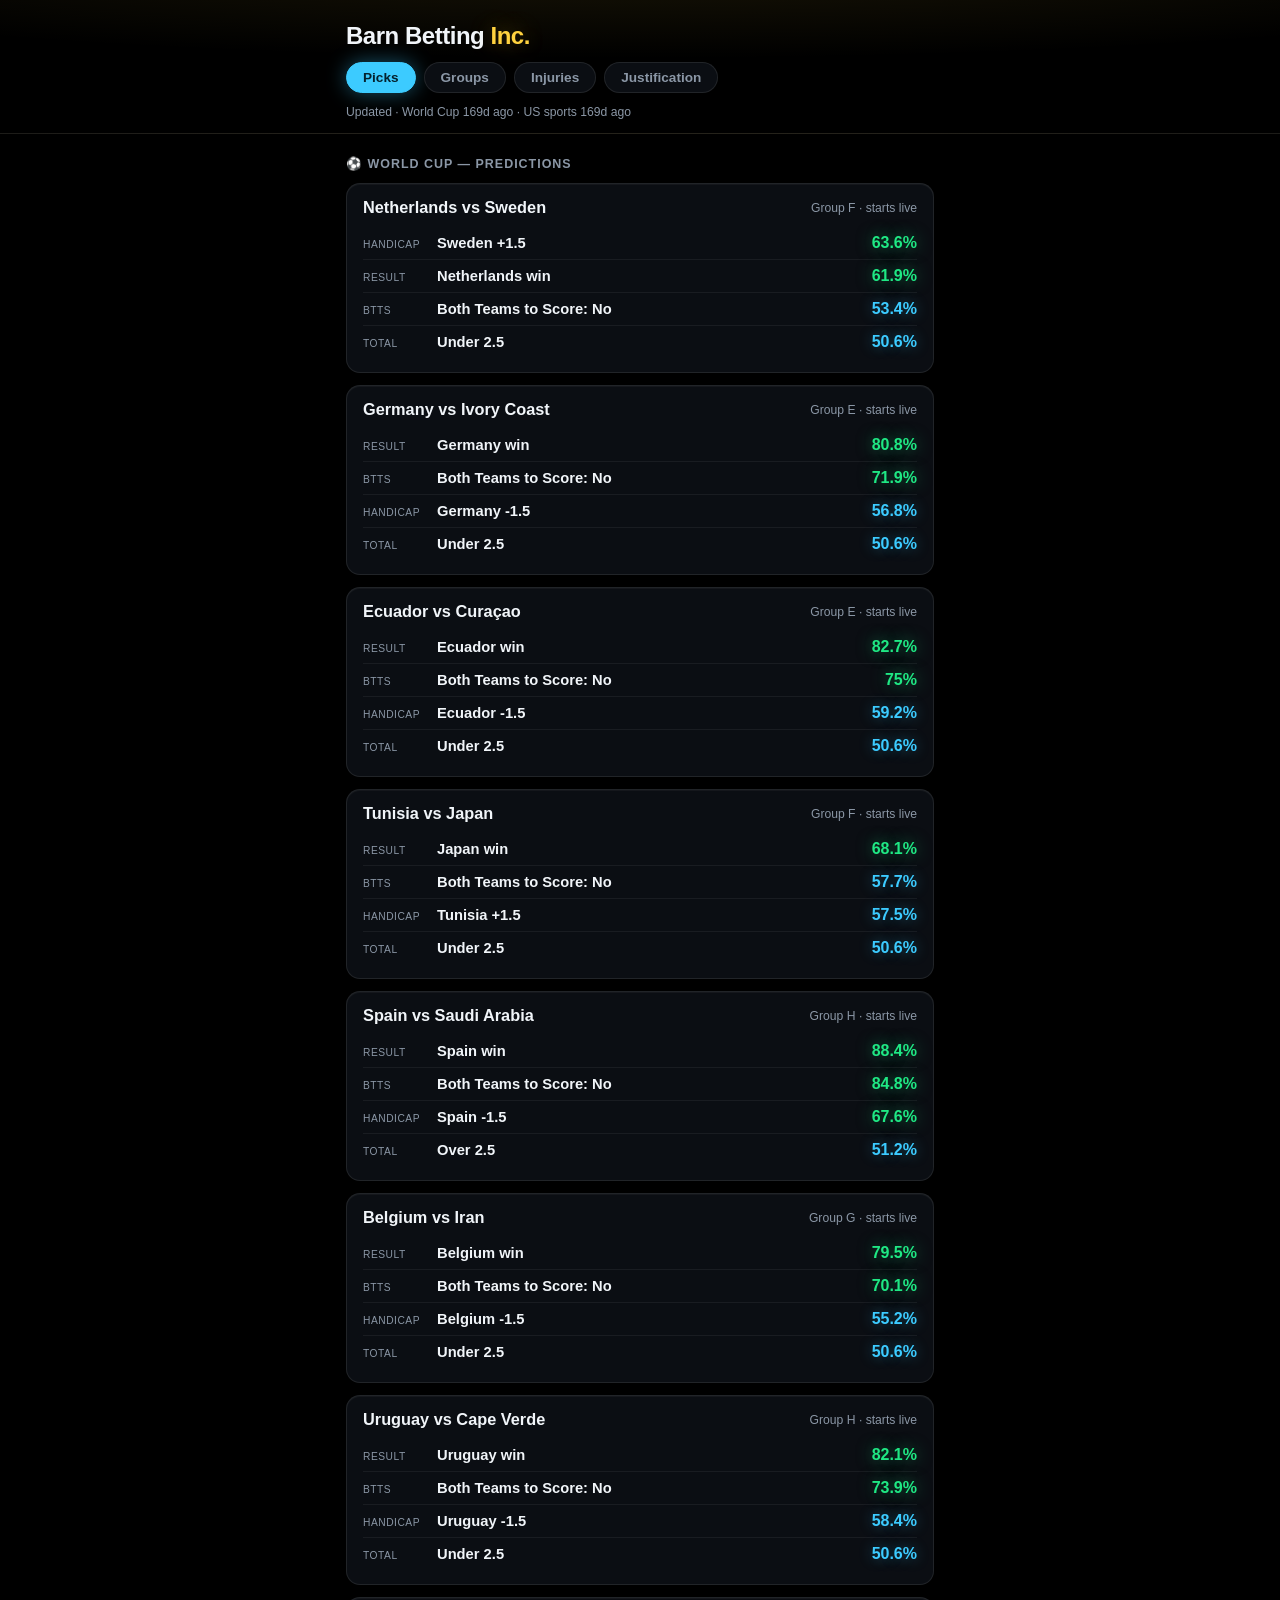
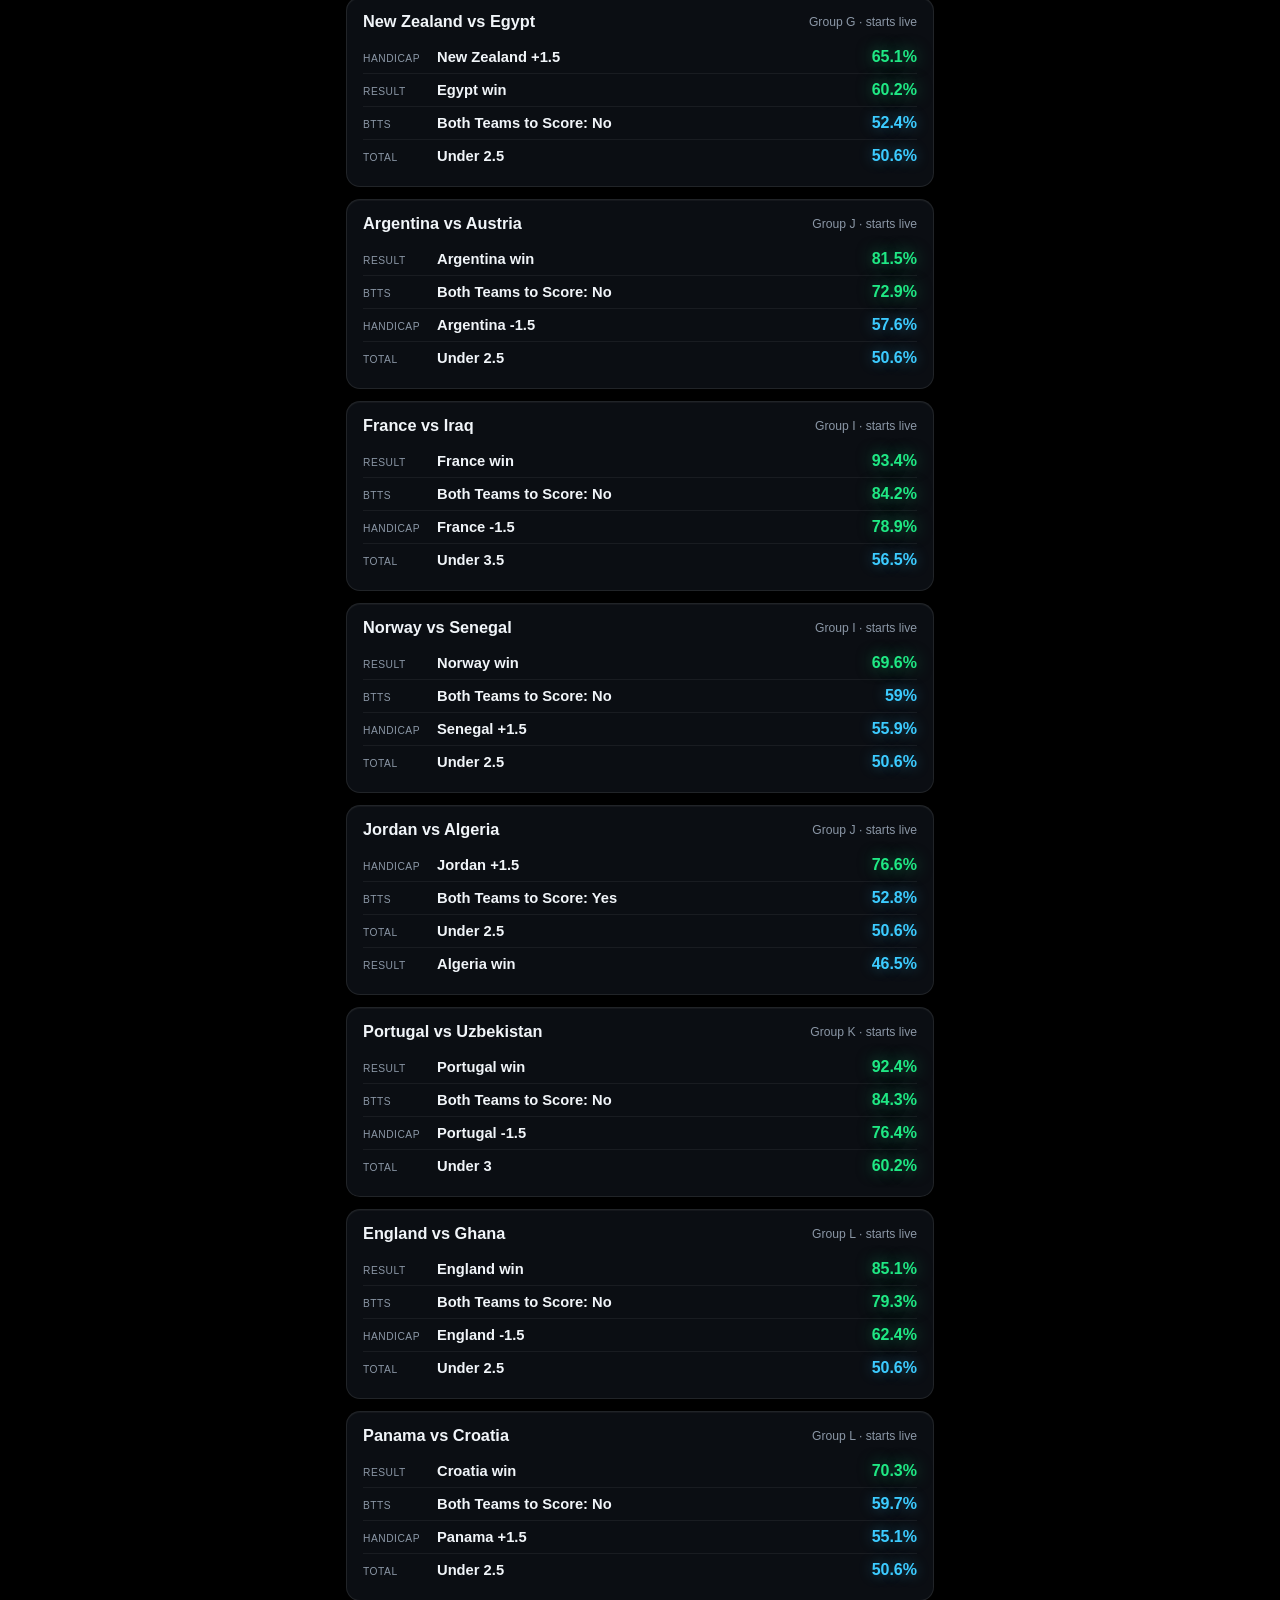
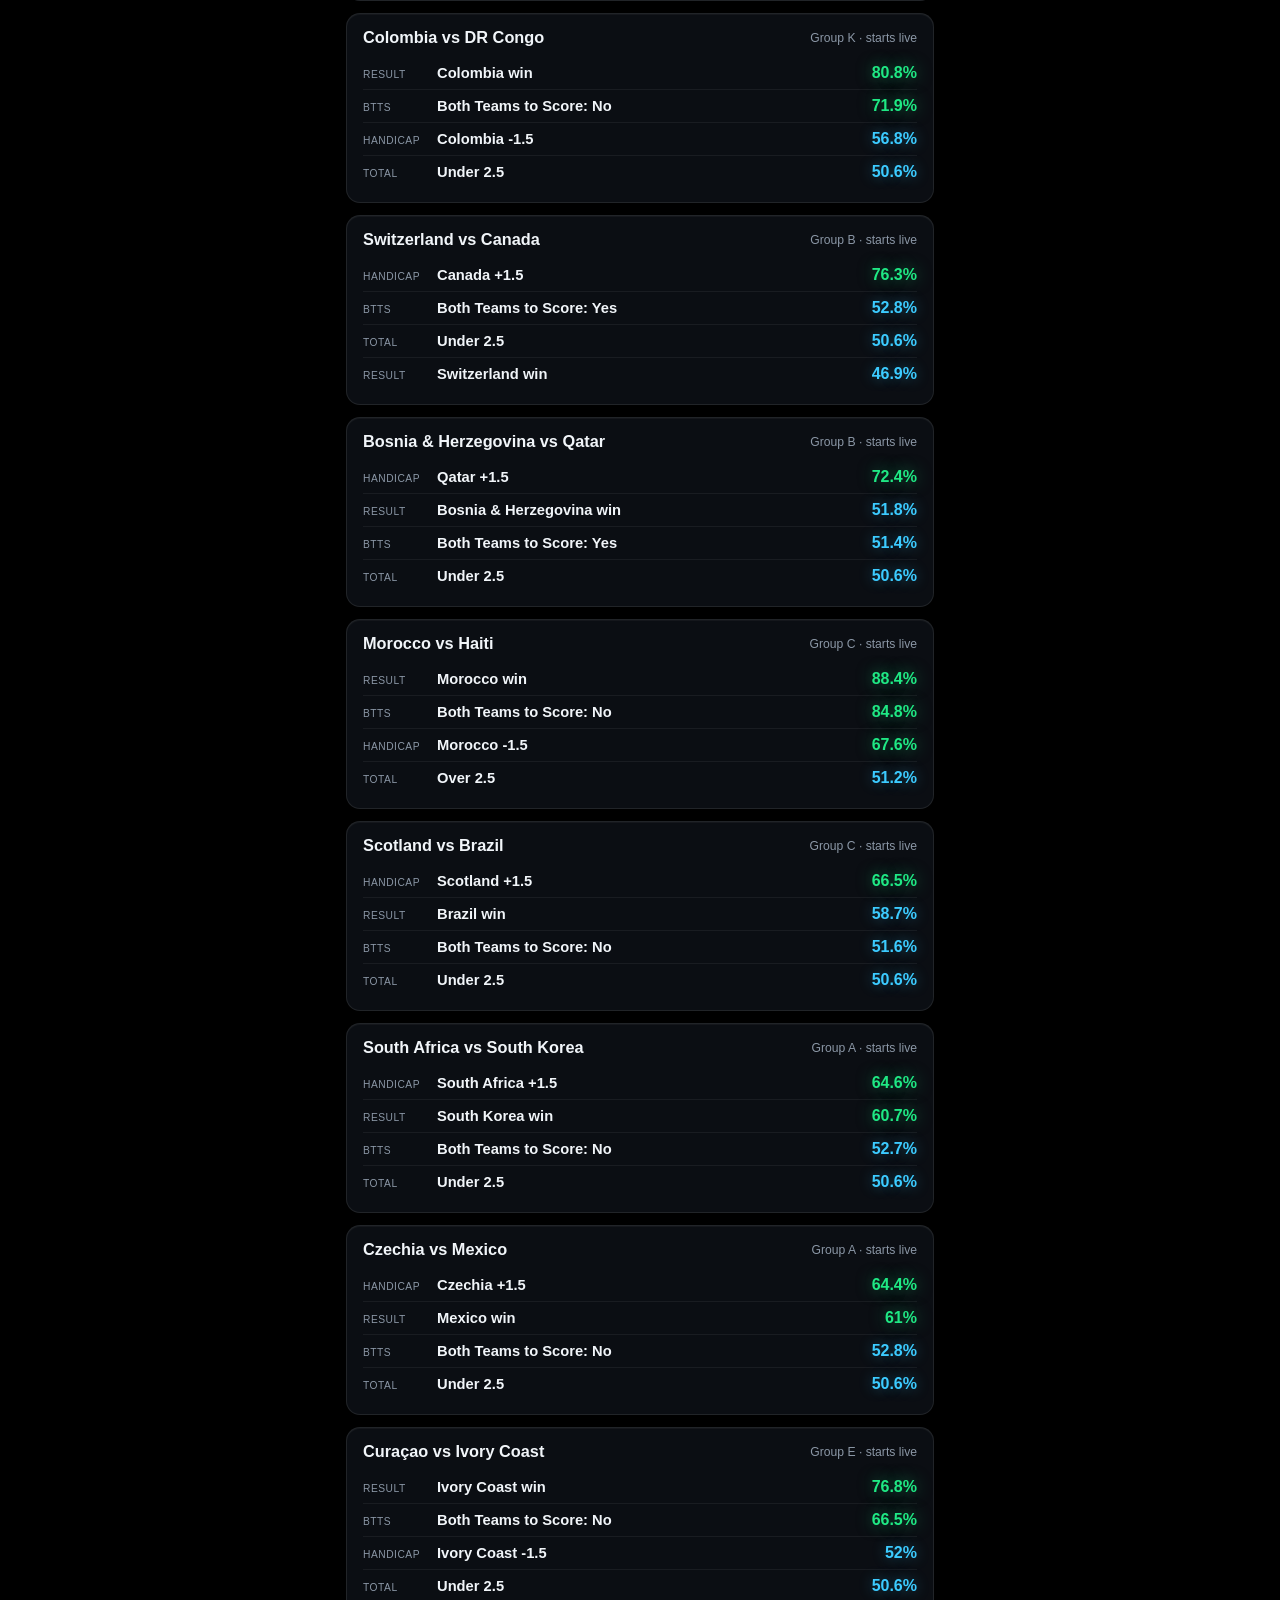
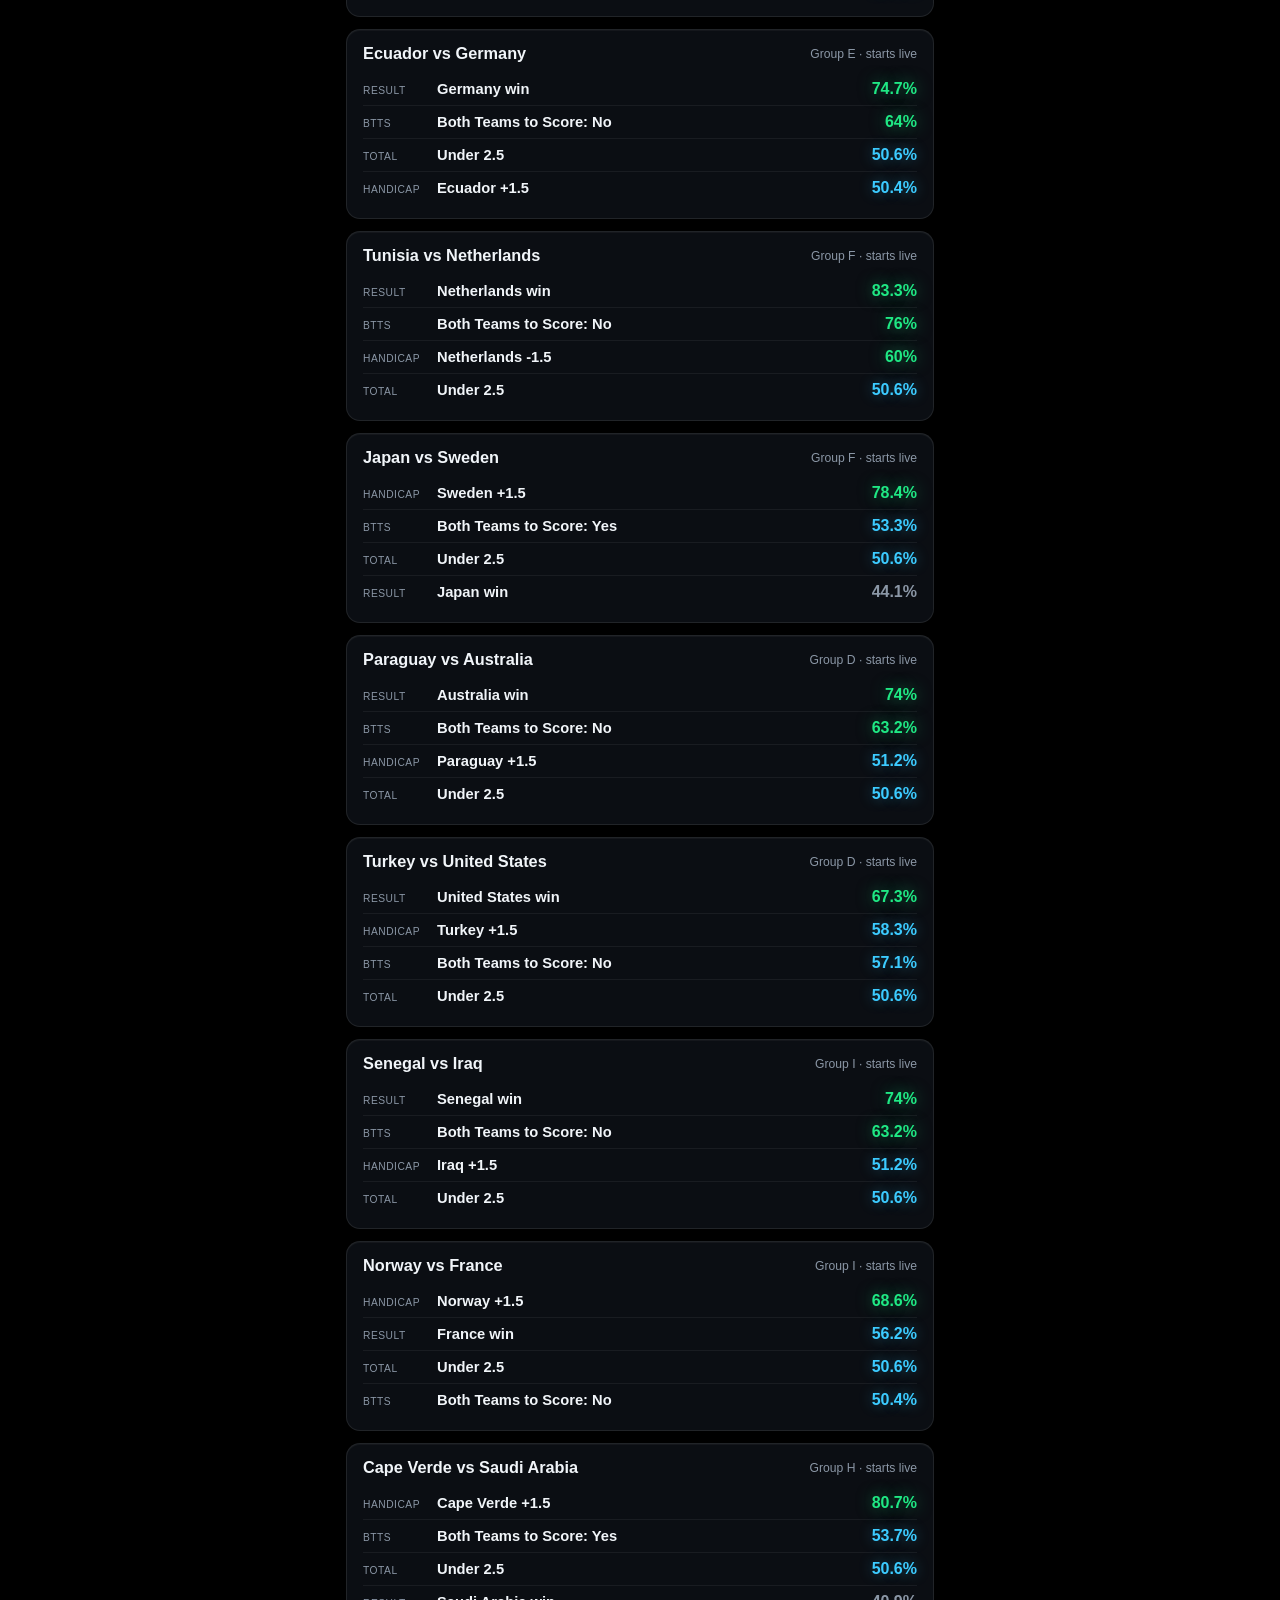
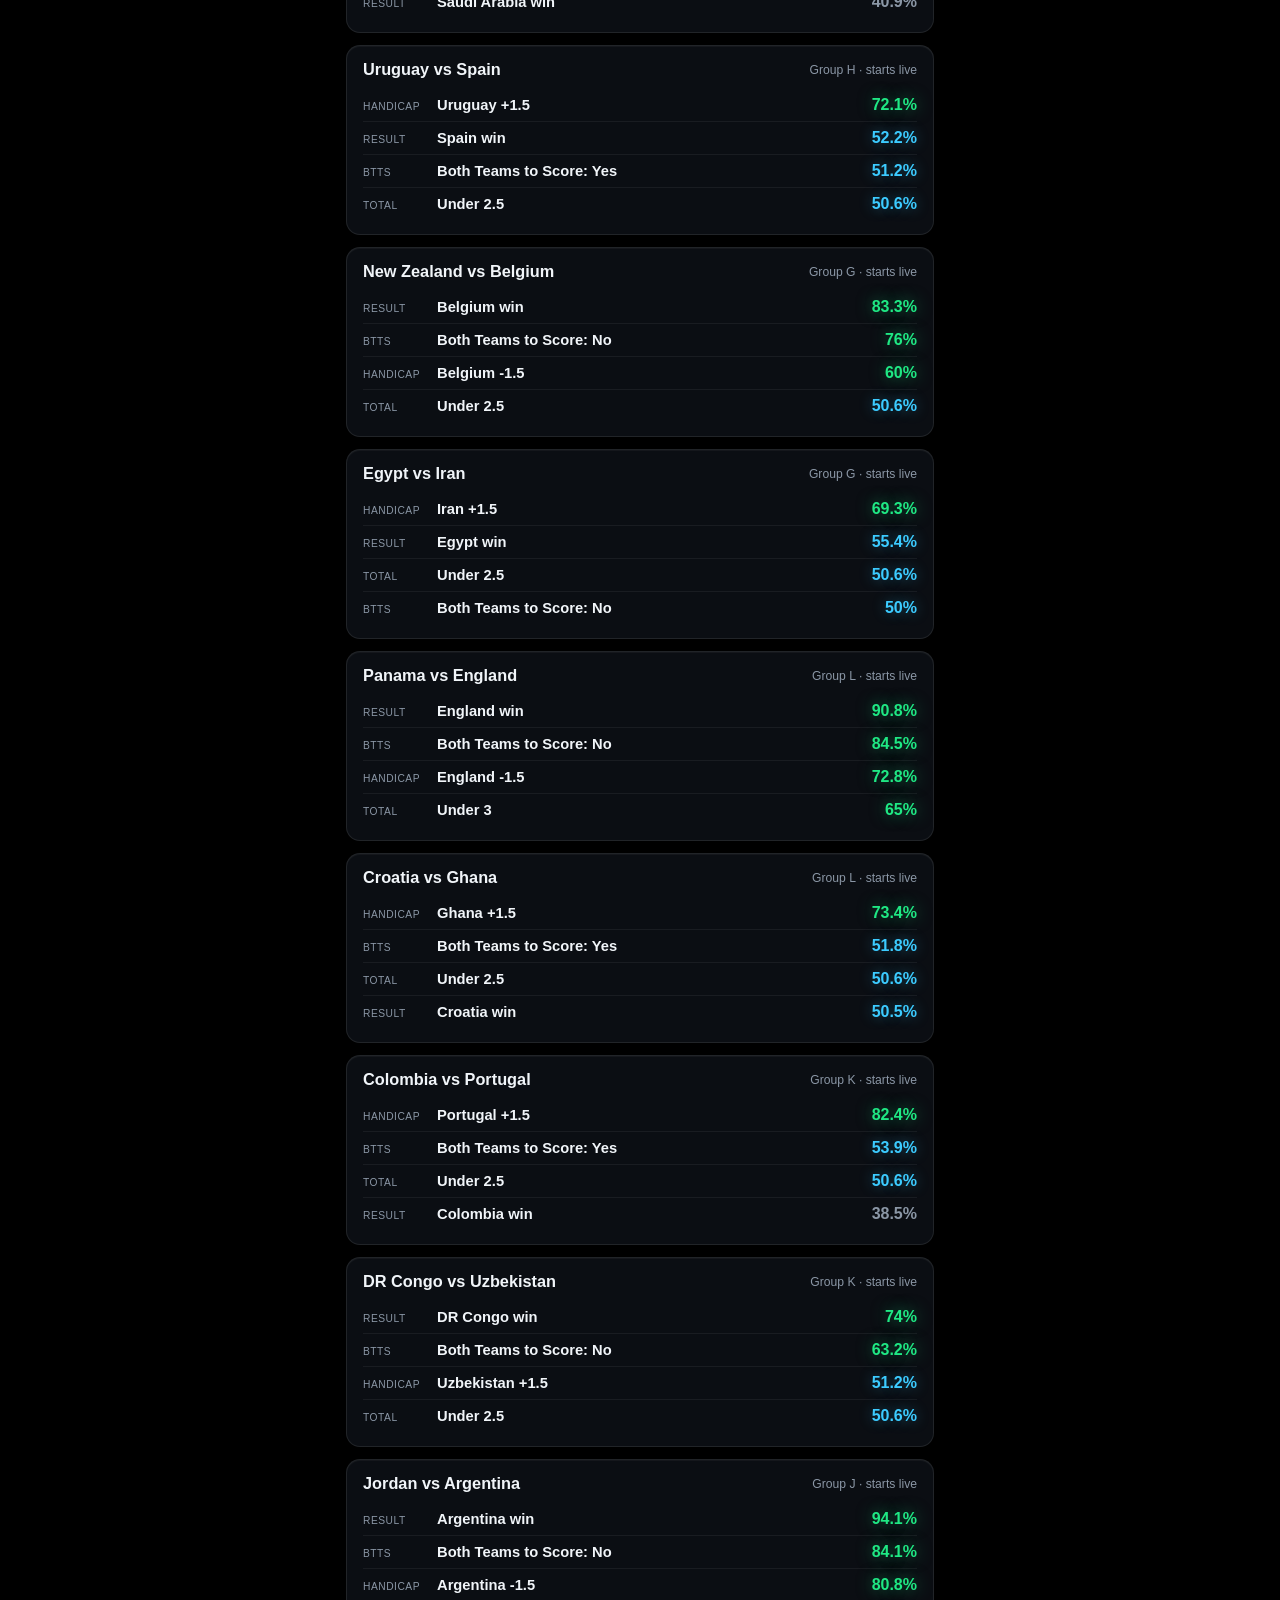
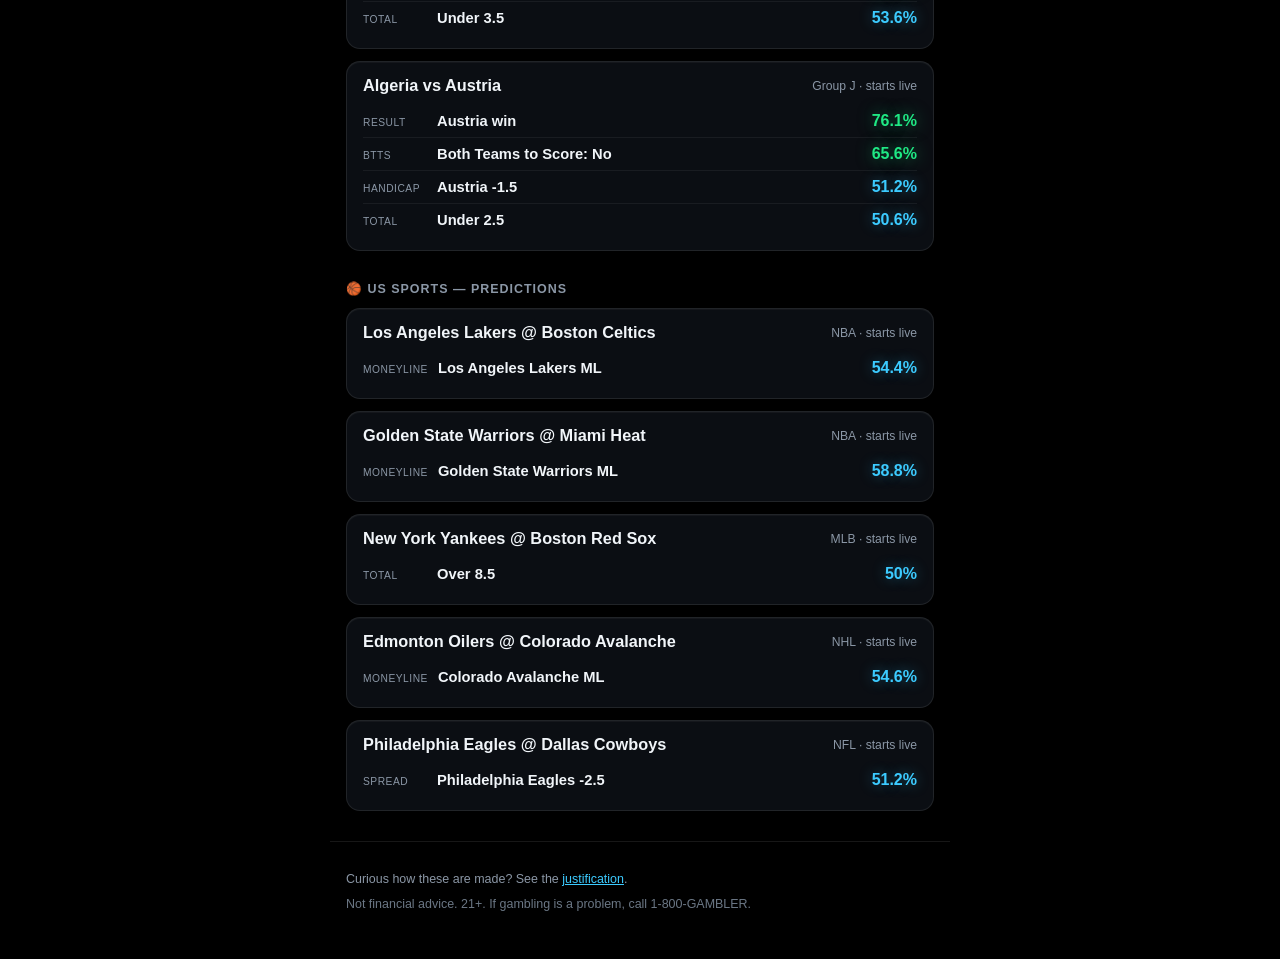
==== commit 7a75ccf0: "World Cup: sharper, self-correcting predictions (totals blend, Elo, market weight) Ships three algor" ====
--- a/site/index.html
+++ b/site/index.html
@@ -3,9 +3,9 @@
 <head>
   <meta charset="UTF-8" />
   <meta name="viewport" content="width=device-width, initial-scale=1.0, viewport-fit=cover" />
-  <meta name="theme-color" content="#0b0f14" />
+  <meta name="theme-color" content="#000000" />
   <title>Barn Betting Inc.</title>
-  <meta name="description" content="World Cup match predictions and +EV best bets at Hard Rock — the essentials, on one page." />
+  <meta name="description" content="World Cup match predictions and US-sports model picks — ranked by how likely each call is to hit." />
   <link rel="stylesheet" href="styles.css" />
 </head>
 <body>
@@ -14,6 +14,7 @@
       <h1>Barn Betting <span class="accent">Inc.</span></h1>
       <nav class="nav" aria-label="Pages">
         <a class="nav-link" href="index.html" aria-current="page">Picks</a>
+        <a class="nav-link" href="groups.html">Groups</a>
         <a class="nav-link" href="injuries.html">Injuries</a>
         <a class="nav-link" href="justification.html">Justification</a>
       </nav>
@@ -28,16 +29,10 @@
       <div id="wcPredictions" class="stack" aria-live="polite"></div>
     </section>
 
-    <!-- World Cup group simulator -->
+    <!-- US-sports predictions -->
     <section class="block">
-      <h2 class="block-title">⚽ Who advances</h2>
-      <div id="wcGroups" class="stack" aria-live="polite"></div>
-    </section>
-
-    <!-- Hard Rock +EV bets -->
-    <section class="block">
-      <h2 class="block-title">🎰 Hard Rock — +EV bets</h2>
-      <div id="bets" class="stack" aria-live="polite"></div>
+      <h2 class="block-title">🏀 US sports — predictions</h2>
+      <div id="usPredictions" class="stack" aria-live="polite"></div>
     </section>
   </main>
 
--- a/site/styles.css
+++ b/site/styles.css
@@ -1,20 +1,25 @@
 :root {
-  --bg: #0b0f14;
-  --panel: #131a23;
-  --panel-2: #1a2330;
-  --line: #243040;
-  --text: #e8edf2;
-  --muted: #93a1b1;
-  --accent: #ffd23f;       /* Hard Rock gold-ish */
-  --wc: #36c2ff;           /* World Cup blue */
+  /* True-black OLED base: #000 pixels switch fully off — power saved,
+     infinite contrast, and saturated accents pop against the void. */
+  --bg: #000000;
+  --panel: #0b0e13;        /* cards: near-black, barely lifted */
+  --panel-2: #161b22;      /* tracks / wells */
+  --line: rgba(255,255,255,0.09);   /* hairline borders read better than dark-blue on true black */
+  --hair: rgba(255,255,255,0.06);   /* even softer internal dividers */
+  --text: #f1f5f9;         /* soft white, not #fff (avoids OLED halo / eye strain) */
+  --muted: #8b97a6;
+  --accent: #ffd23f;       /* brand gold */
+  --wc: #3ccbff;           /* World Cup blue — nudged brighter for true black */
   --green: #2fbf71;
-  --green-strong: #19e27a;
-  --amber: #f5a623;
-  --red: #ef5350;
+  --green-strong: #1fe884;
+  --amber: #ffb22e;
+  --red: #ff5d57;
   --radius: 14px;
 }
 
 * { box-sizing: border-box; }
+
+html { color-scheme: dark; }
 
 html, body {
   margin: 0;
@@ -29,16 +34,19 @@
 .wrap { width: 100%; max-width: 620px; margin: 0 auto; padding: 0 16px; }
 
 /* Header + nav -------------------------------------------------------------- */
+/* Soft gold halo fading to transparent over true black — premium on OLED,
+   and fading to transparent avoids the dark-gradient banding OLED is prone to. */
 .header { padding: 22px 0 14px; border-bottom: 1px solid var(--line);
-  background: linear-gradient(180deg, #10161e, var(--bg)); }
+  background: radial-gradient(130% 120% at 50% -30%, rgba(255,210,63,0.10), transparent 62%), var(--bg); }
 .header h1 { margin: 0; font-size: 1.5rem; letter-spacing: -0.02em; }
-.accent { color: var(--accent); }
+.accent { color: var(--accent); text-shadow: 0 0 22px rgba(255,210,63,0.35); }
 
-.nav { display: flex; gap: 8px; margin-top: 12px; }
+.nav { display: flex; flex-wrap: wrap; gap: 8px; margin-top: 12px; }
 .nav-link { flex: 0 0 auto; text-decoration: none; color: var(--muted);
   border: 1px solid var(--line); background: var(--panel); border-radius: 999px;
   padding: 7px 16px; font-size: 0.85rem; font-weight: 700; }
-.nav-link[aria-current="page"] { color: #04222e; background: var(--wc); border-color: var(--wc); }
+.nav-link[aria-current="page"] { color: #04222e; background: var(--wc); border-color: var(--wc);
+  box-shadow: 0 0 20px rgba(60,203,255,0.4); }
 
 .updated { color: var(--muted); font-size: 0.76rem; margin: 12px 0 0; }
 
@@ -50,8 +58,11 @@
 .stack { display: flex; flex-direction: column; gap: 12px; }
 
 /* Card shell ---------------------------------------------------------------- */
+/* Hairline border + faint inset top highlight gives depth without flooding
+   pixels with light — the OLED-native way to render a "raised" surface. */
 .card { background: var(--panel); border: 1px solid var(--line);
-  border-radius: var(--radius); padding: 14px 16px; }
+  border-radius: var(--radius); padding: 14px 16px;
+  box-shadow: inset 0 1px 0 rgba(255,255,255,0.04); }
 .card-head { display: flex; justify-content: space-between; align-items: flex-start; gap: 12px; }
 .matchup { font-weight: 700; font-size: 1.02rem; }
 .meta { display: block; color: var(--muted); font-size: 0.76rem; margin-top: 3px; }
@@ -59,61 +70,53 @@
 /* World Cup prediction lines ------------------------------------------------ */
 .lines { margin-top: 10px; display: flex; flex-direction: column; }
 .line { display: flex; align-items: baseline; gap: 10px; padding: 7px 0;
-  border-top: 1px solid rgba(36,48,64,0.55); }
+  border-top: 1px solid var(--hair); }
 .line:first-child { border-top: none; }
 .line-mkt { flex: 0 0 64px; font-size: 0.64rem; text-transform: uppercase;
   letter-spacing: 0.05em; color: var(--muted); }
 .line-pick { flex: 1; font-size: 0.92rem; font-weight: 600; }
 .line-pct { font-variant-numeric: tabular-nums; font-weight: 700; font-size: 1rem; }
-.line-pct.p-strong { color: var(--green-strong); }
-.line-pct.p-good { color: var(--wc); }
+/* Glow scales with conviction — the brightest calls literally light up on OLED. */
+.line-pct.p-strong { color: var(--green-strong); text-shadow: 0 0 16px rgba(31,232,132,0.5); }
+.line-pct.p-good { color: var(--wc); text-shadow: 0 0 14px rgba(60,203,255,0.4); }
 .line-pct.p-lean { color: var(--muted); }
 
 /* Group simulator table ----------------------------------------------------- */
-.gtable { width: 100%; border-collapse: collapse; font-size: 0.9rem; margin-top: 10px; }
+/* Fixed layout so the four columns never overflow narrow phones — the team
+   name (col 1) absorbs the slack and wraps; the rest stay put. */
+.gtable { width: 100%; table-layout: fixed; border-collapse: collapse; font-size: 0.9rem; margin-top: 10px; }
+.gtable td:nth-child(2), .gtable th:nth-child(2) { width: 34px; }
+.gtable td:nth-child(3), .gtable th:nth-child(3) { width: 56px; }
+.gtable td:nth-child(4), .gtable th:nth-child(4) { width: 122px; }
 .gtable th { text-align: right; font-size: 0.62rem; color: var(--muted);
   text-transform: uppercase; letter-spacing: 0.04em; font-weight: 600;
   padding: 4px 6px; border-bottom: 1px solid var(--line); }
 .gtable th:first-child { text-align: left; }
-.gtable td { padding: 9px 6px; border-bottom: 1px solid rgba(36,48,64,0.5); }
+.gtable td { padding: 9px 6px; border-bottom: 1px solid var(--hair); }
 .gtable tbody tr:last-child td { border-bottom: none; }
 .gtable .team { font-weight: 600; }
 .gtable .num { text-align: right; font-variant-numeric: tabular-nums; }
+.gtable .win { color: var(--muted); font-size: 0.82rem; }
 .gtable tr.adv-in .team { color: var(--green-strong); }
 .gtable tr.adv-edge .team { color: var(--amber); }
 .gtable tr.adv-out .team { color: var(--muted); }
 .gtable tr.adv-in { box-shadow: inset 3px 0 0 var(--green-strong); }
 .gtable tr.adv-edge { box-shadow: inset 3px 0 0 var(--amber); }
 
-.advc { display: flex; align-items: center; gap: 8px; min-width: 110px; }
+.advc { display: flex; align-items: center; gap: 8px; }
 .advbar { flex: 1; height: 7px; background: var(--panel-2); border-radius: 999px; overflow: hidden; }
-.advfill { height: 100%; background: linear-gradient(90deg, var(--wc), var(--green-strong)); }
+.advfill { height: 100%; background: linear-gradient(90deg, var(--wc), var(--green-strong));
+  box-shadow: 0 0 12px rgba(60,203,255,0.45); }
 .advnum { font-size: 0.76rem; font-variant-numeric: tabular-nums; min-width: 40px; text-align: right; }
-
-/* Hard Rock bet ------------------------------------------------------------- */
-.bet-label { font-size: 1.12rem; font-weight: 700; line-height: 1.2; }
-.ev-badge { text-align: center; flex: 0 0 auto; border-radius: 12px; padding: 7px 12px;
-  min-width: 72px; background: var(--panel-2); }
-.ev-badge .ev { font-size: 1.32rem; font-weight: 800; line-height: 1; }
-.ev-badge .ev-k { font-size: 0.6rem; color: var(--muted); text-transform: uppercase; letter-spacing: 0.06em; }
-.ev-strong .ev { color: var(--green-strong); }
-.ev-good .ev { color: var(--green); }
-.ev-lean .ev { color: var(--amber); }
-
-.prices { display: flex; gap: 10px; margin-top: 12px; }
-.price-box { flex: 1; background: var(--panel-2); border: 1px solid var(--line);
-  border-radius: 10px; padding: 9px 12px; }
-.price-box .k { font-size: 0.64rem; color: var(--muted); text-transform: uppercase; letter-spacing: 0.04em; }
-.price-box .v { font-size: 1.1rem; font-weight: 700; margin-top: 2px; }
-.price-box.hr .v { color: var(--accent); }
+.sim-note { color: var(--muted); font-size: 0.74rem; line-height: 1.5; margin: 16px 0 0; }
 
 /* Justification page -------------------------------------------------------- */
 .method h3 { margin: 0 0 8px; font-size: 1rem; }
 .method p { margin: 0; }
-.rationale { font-size: 0.88rem; line-height: 1.5; color: #cbd5e1; margin: 8px 0 0; }
+.rationale { font-size: 0.88rem; line-height: 1.5; color: #c3ccd6; margin: 8px 0 0; }
 .rationale strong, .method strong { color: var(--text); font-weight: 600; }
 .whys { display: flex; flex-direction: column; gap: 14px; margin-top: 10px; }
-.why-row { border-top: 1px solid rgba(36,48,64,0.55); padding-top: 12px; }
+.why-row { border-top: 1px solid var(--hair); padding-top: 12px; }
 .why-row:first-child { border-top: none; padding-top: 0; }
 .why-head { display: flex; align-items: baseline; gap: 10px; }
 
@@ -127,7 +130,7 @@
 .clean-note.small { font-size: 0.76rem; margin: 4px 0 0; }
 
 .teams { display: flex; flex-direction: column; gap: 12px; margin-top: 12px; }
-.team-block { border-top: 1px solid rgba(36,48,64,0.55); padding-top: 10px; }
+.team-block { border-top: 1px solid var(--hair); padding-top: 10px; }
 .team-block:first-child { border-top: none; padding-top: 0; }
 .team-name { font-weight: 700; font-size: 0.92rem; margin-bottom: 8px; }
 
@@ -140,11 +143,13 @@
 .status { flex: 0 0 auto; font-size: 0.62rem; font-weight: 700; text-transform: uppercase;
   letter-spacing: 0.04em; padding: 3px 8px; border-radius: 6px; min-width: 74px;
   text-align: center; border: 1px solid transparent; }
-.status.st-out { color: var(--red); background: rgba(239,83,80,0.12); border-color: rgba(239,83,80,0.3); }
-.status.st-doubt { color: var(--amber); background: rgba(245,166,35,0.12); border-color: rgba(245,166,35,0.3); }
+.status.st-out { color: var(--red); background: rgba(255,93,87,0.14); border-color: rgba(255,93,87,0.32); }
+.status.st-doubt { color: var(--amber); background: rgba(255,178,46,0.14); border-color: rgba(255,178,46,0.32); }
 
 /* Misc ---------------------------------------------------------------------- */
 .empty { text-align: center; color: var(--muted); padding: 40px 16px; }
 .footer { padding: 22px 16px 40px; color: var(--muted); border-top: 1px solid var(--line); }
 .footer p { font-size: 0.78rem; line-height: 1.5; margin: 6px 0; }
 .footer .fine { color: #6b7785; }
+</content>
+</invoke>
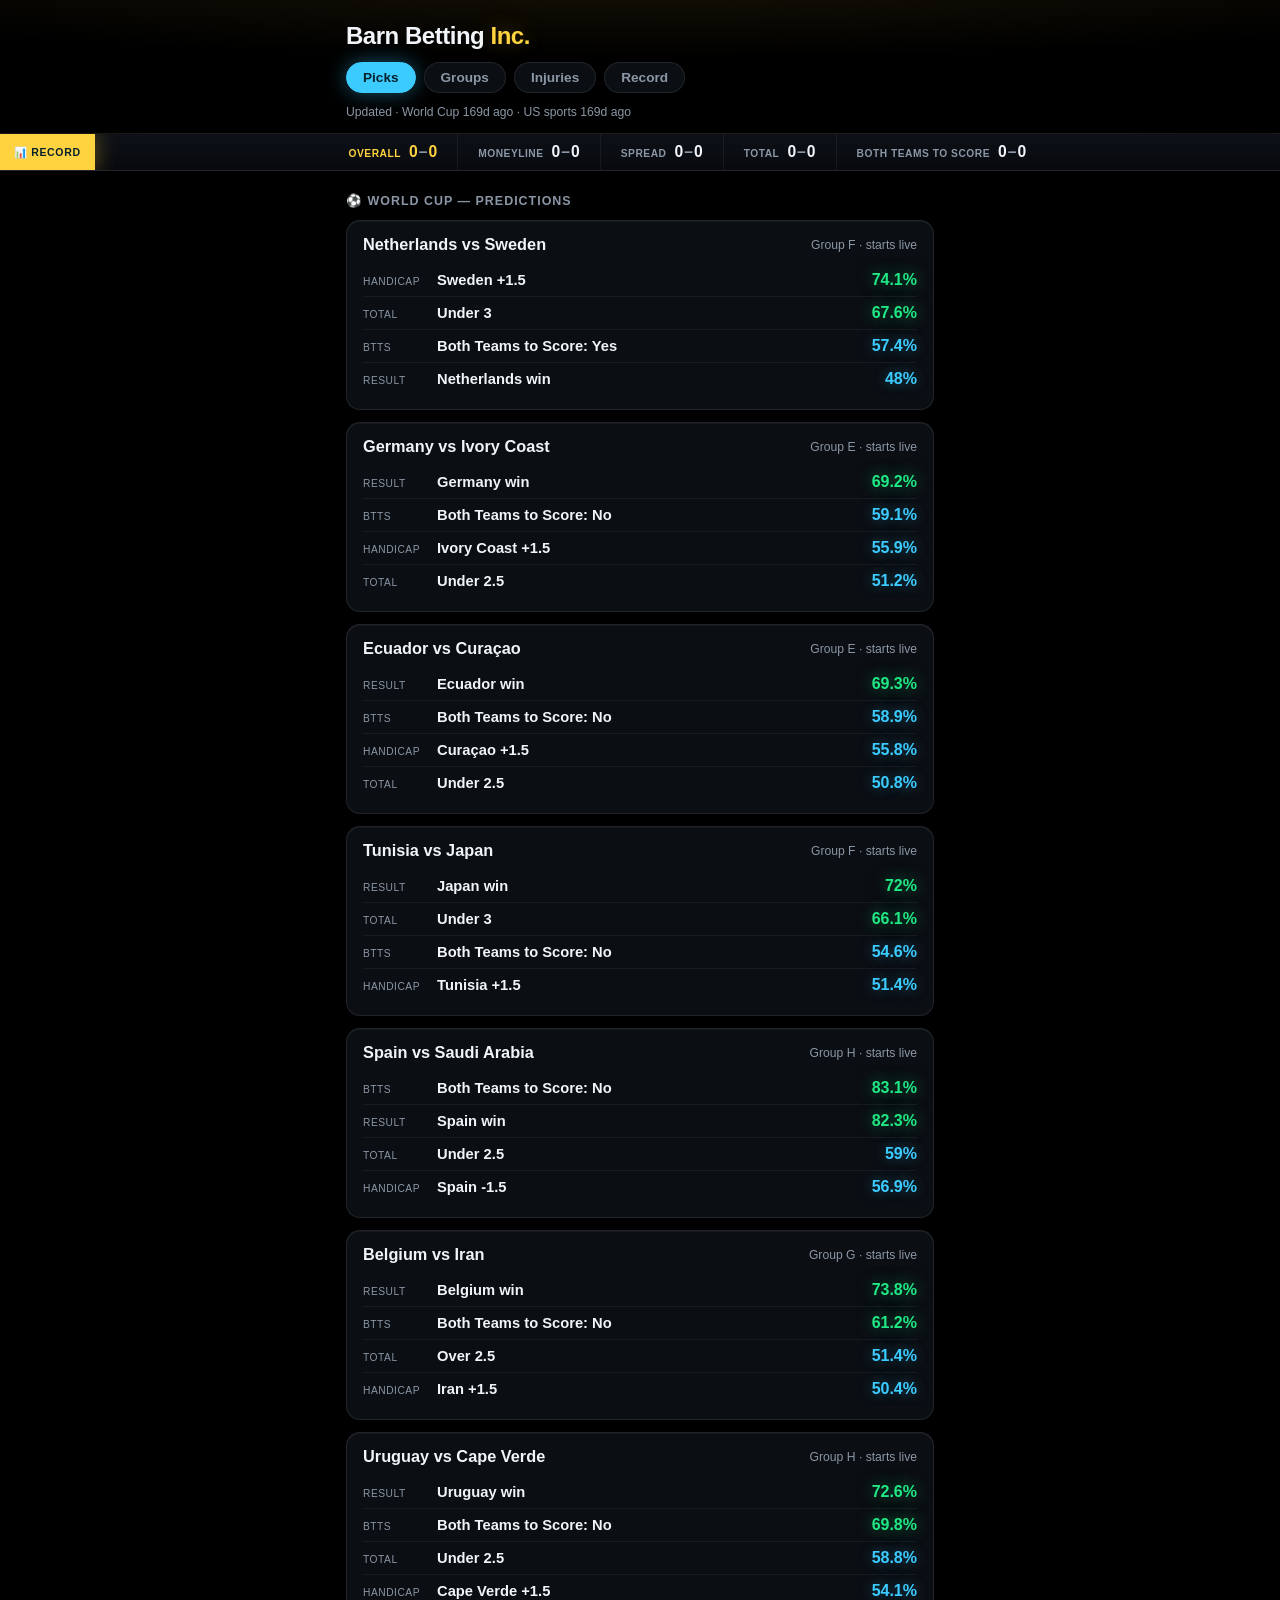
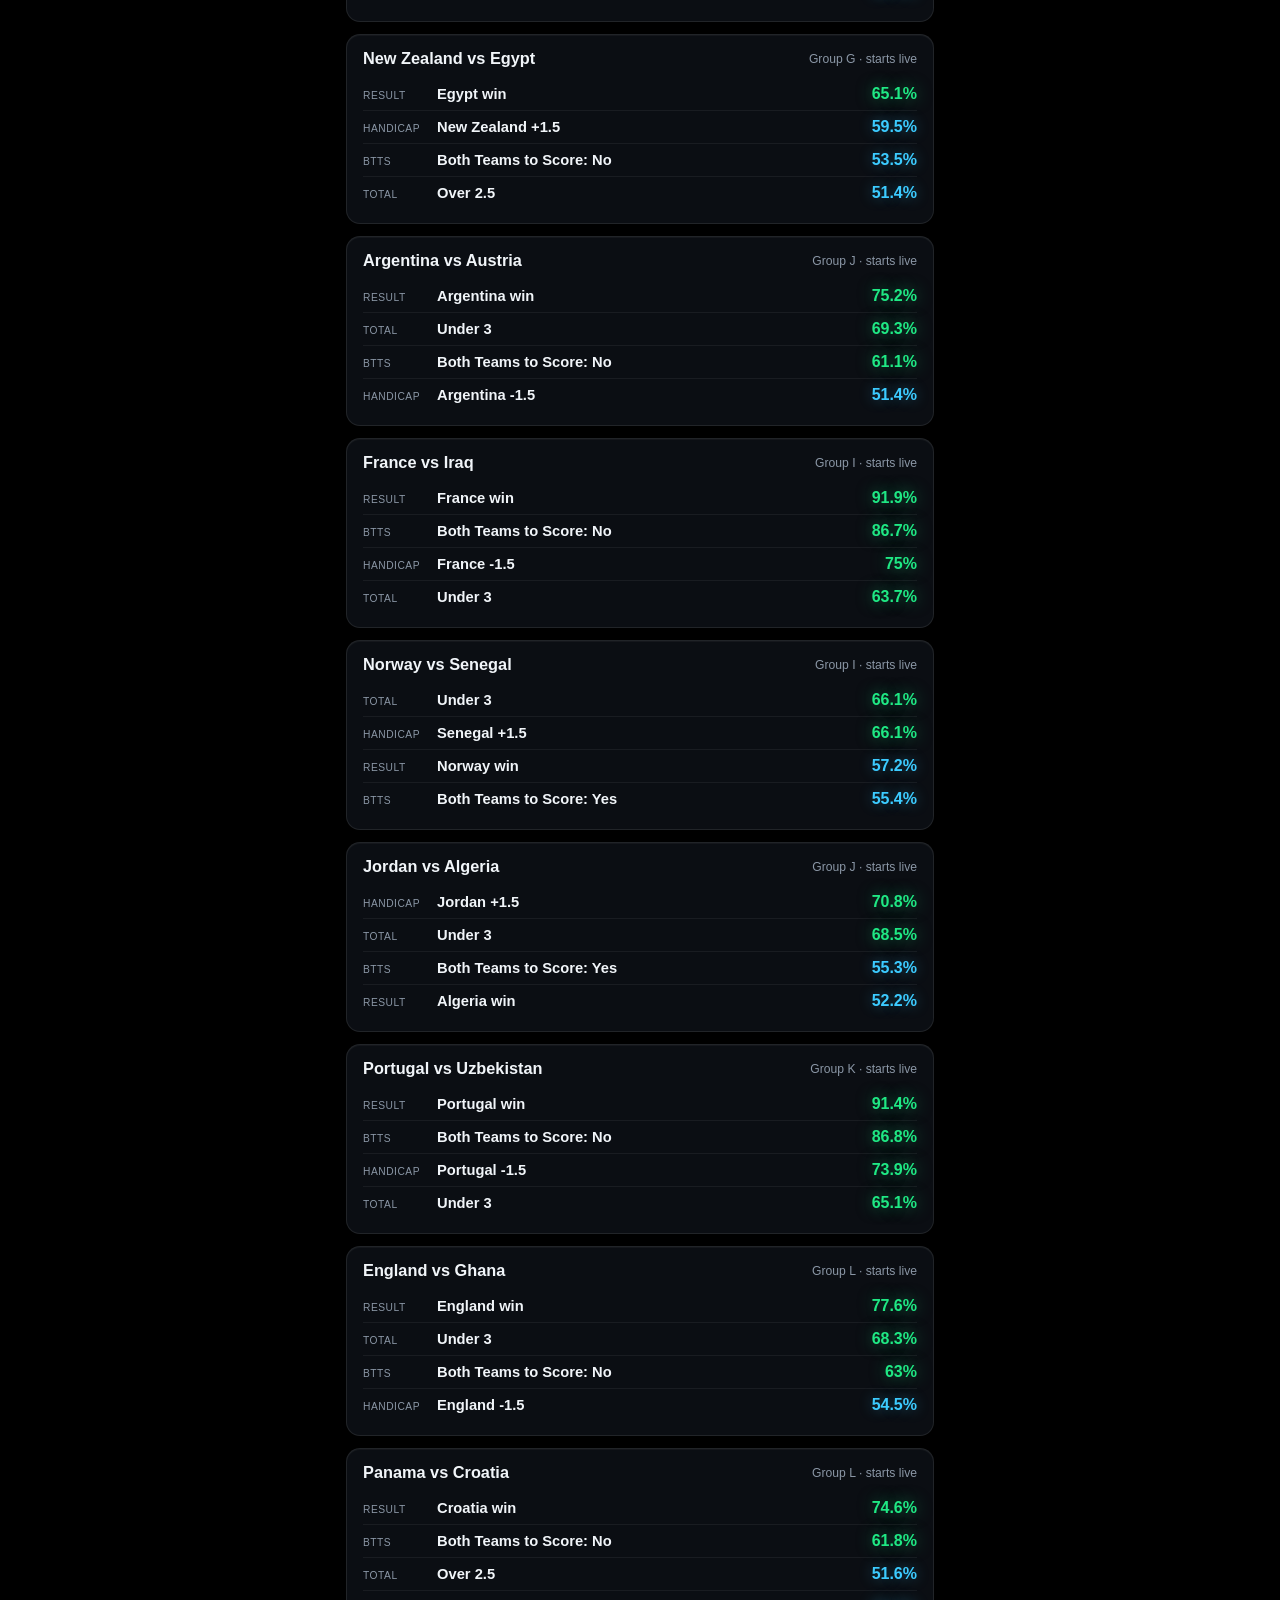
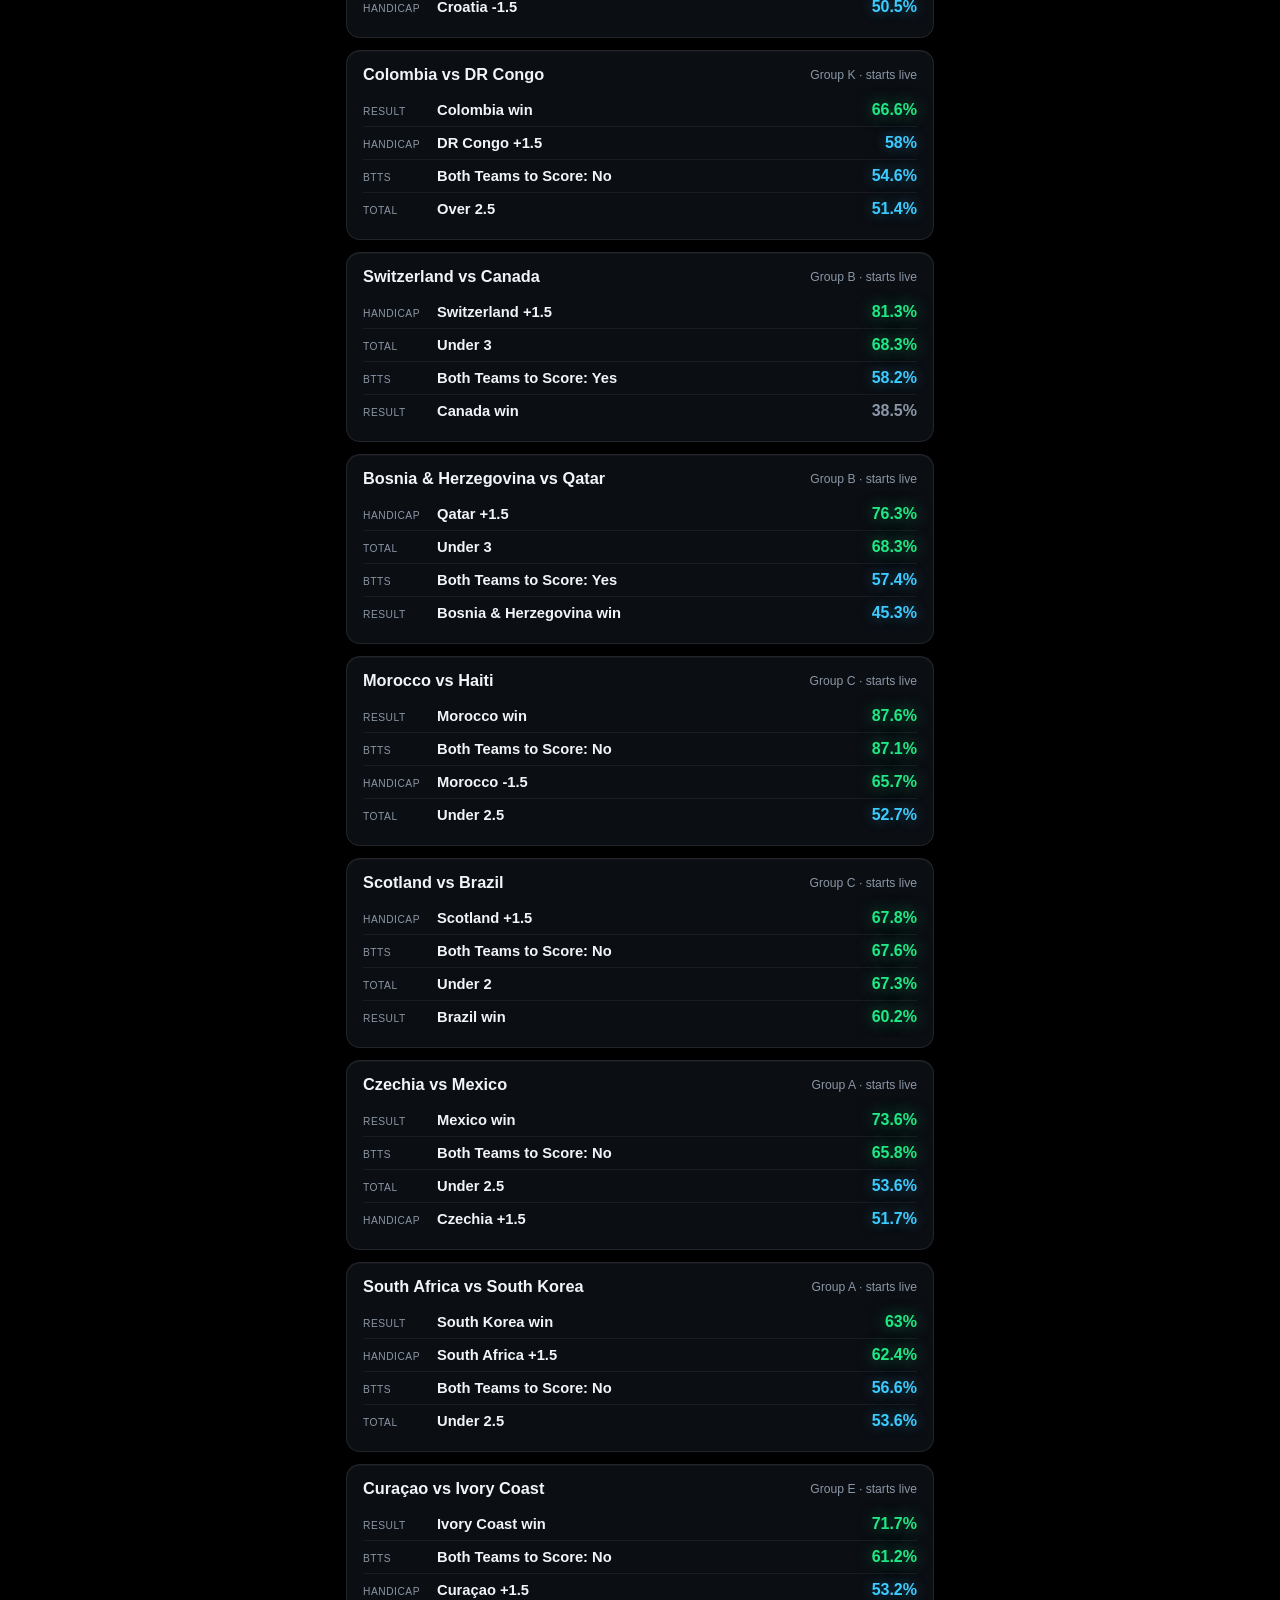
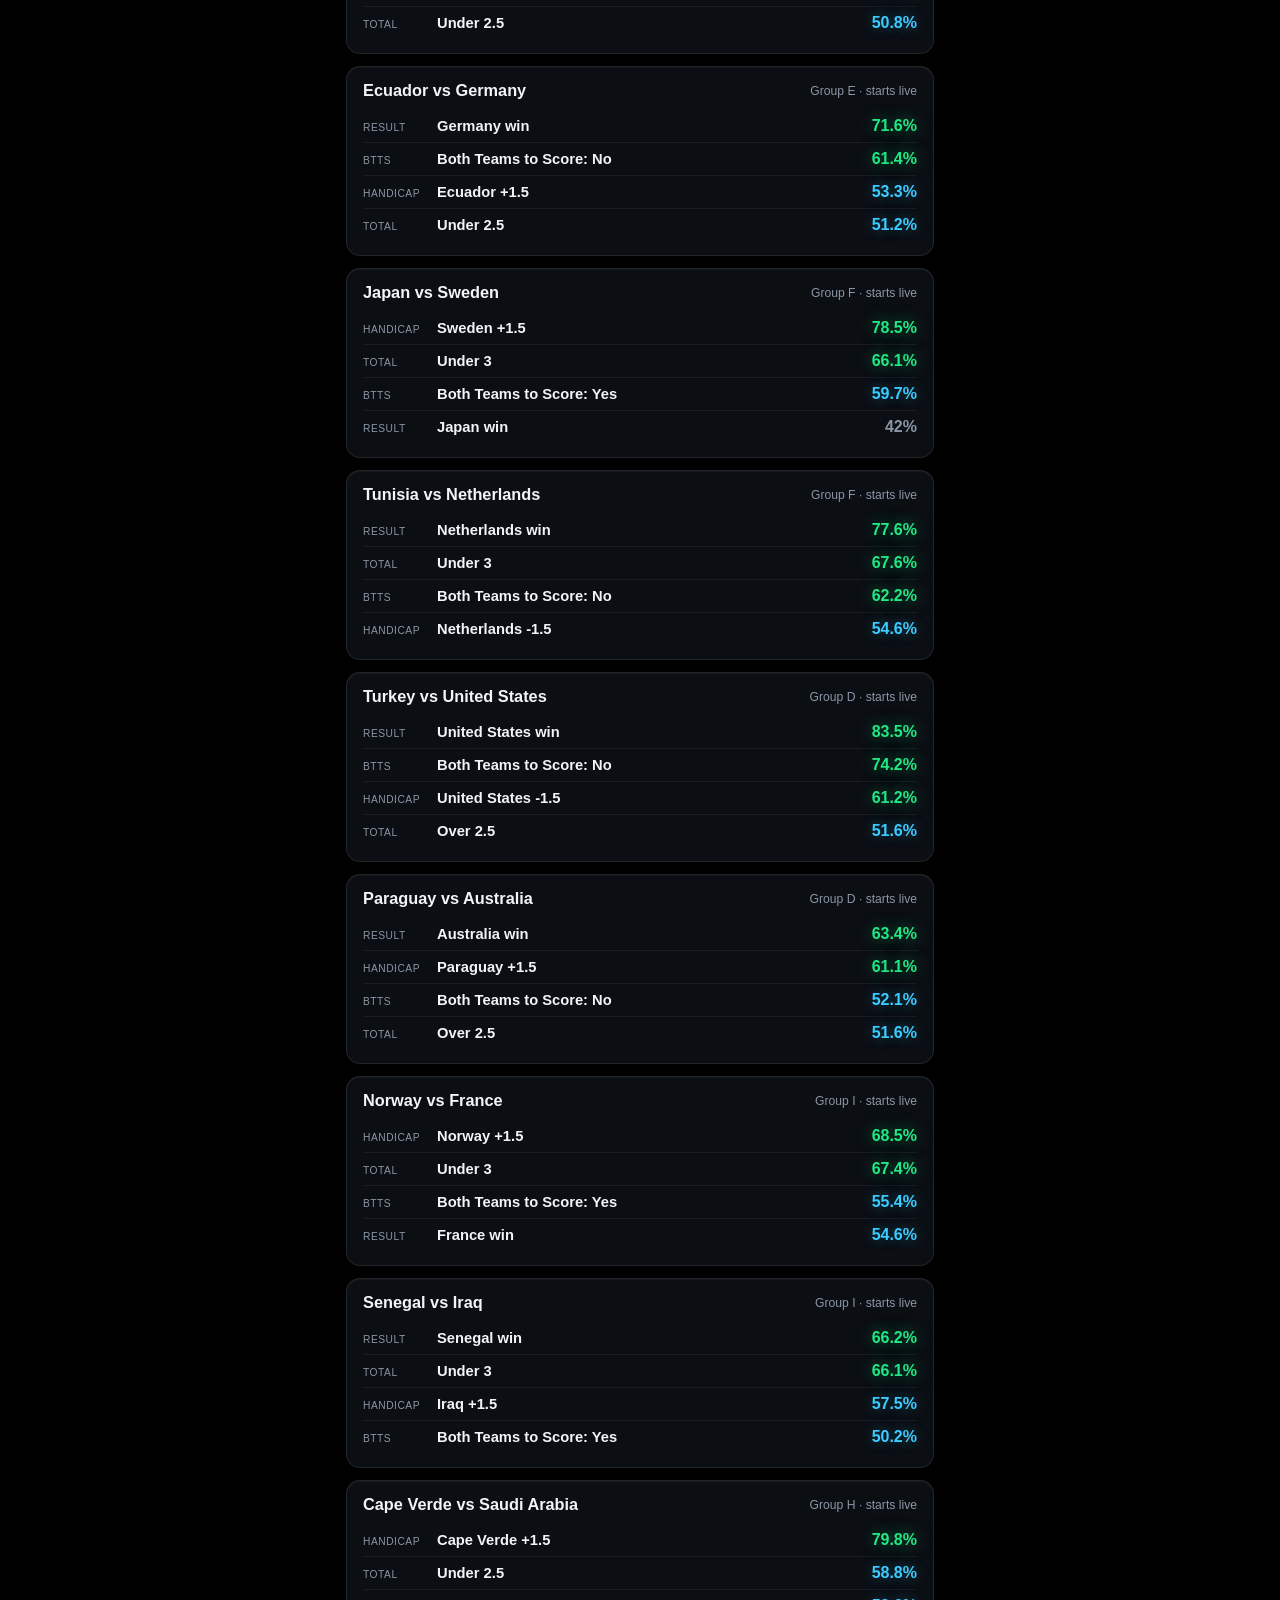
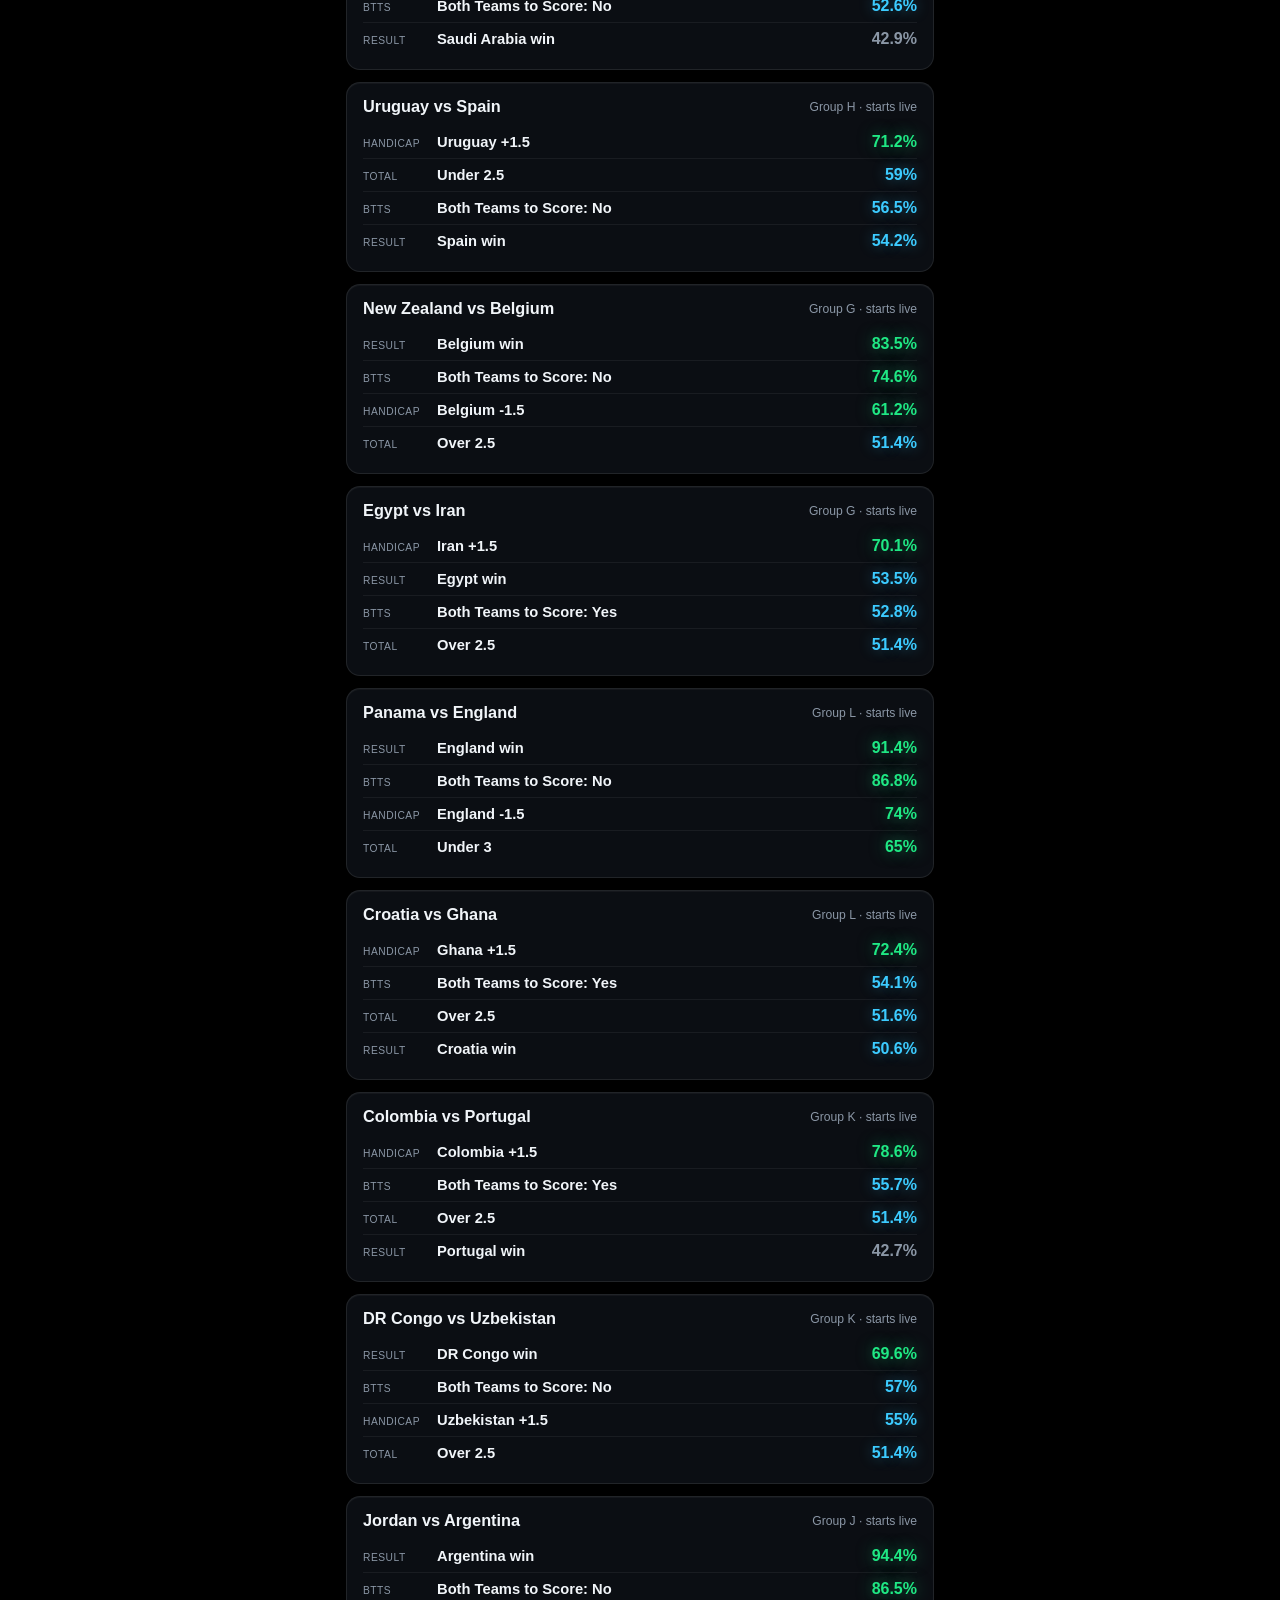
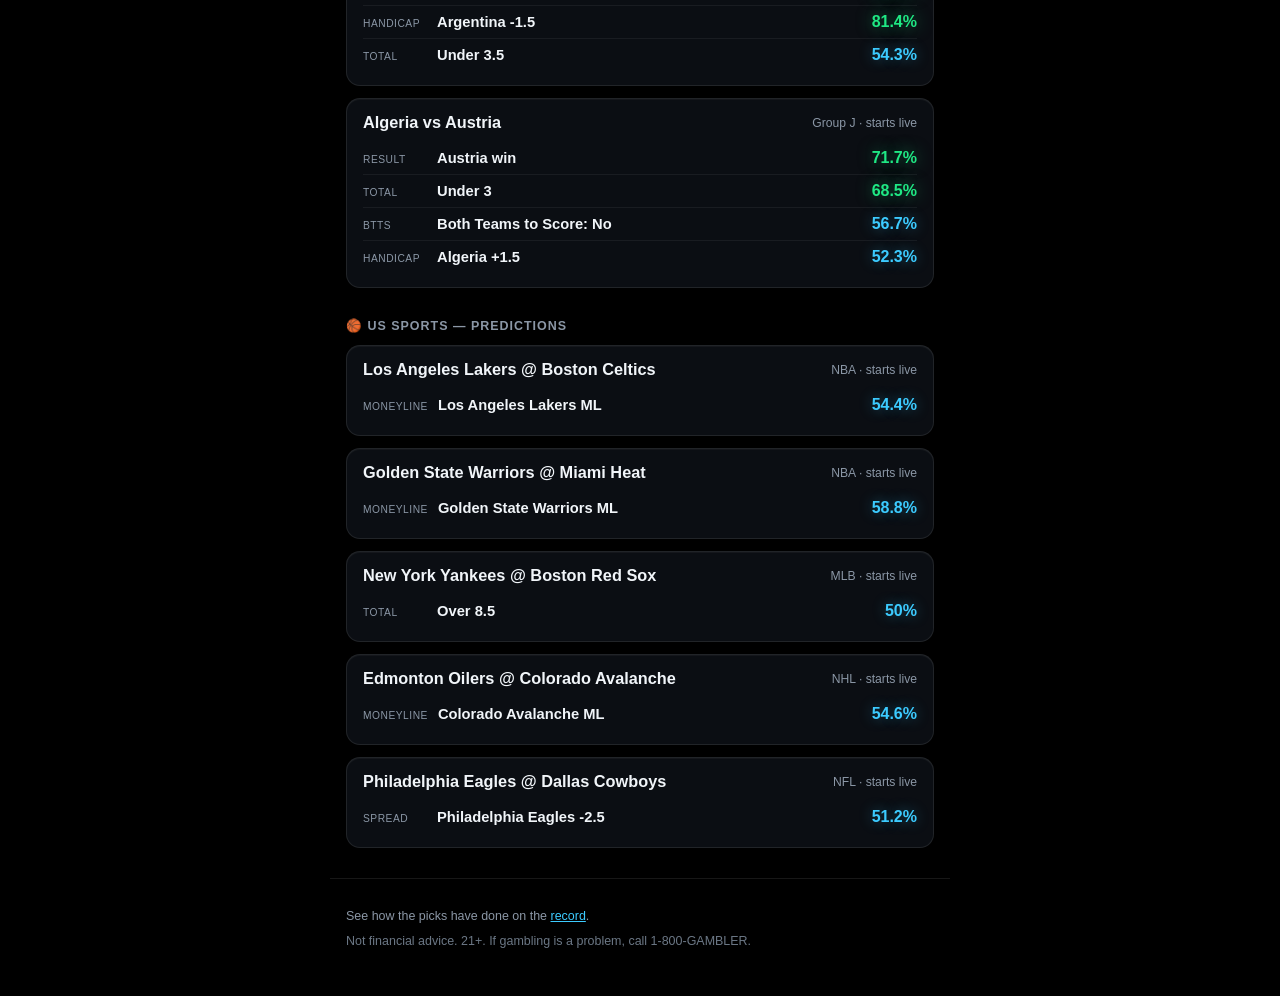
==== commit 11e05ac4: "site: replace Justification page with a Record tracker Remove the per-pick Justification page and su" ====
--- a/site/index.html
+++ b/site/index.html
@@ -16,11 +16,19 @@
         <a class="nav-link" href="index.html" aria-current="page">Picks</a>
         <a class="nav-link" href="groups.html">Groups</a>
         <a class="nav-link" href="injuries.html">Injuries</a>
-        <a class="nav-link" href="justification.html">Justification</a>
+        <a class="nav-link" href="record.html">Record</a>
       </nav>
       <p id="updated" class="updated"></p>
     </div>
   </header>
+
+  <!-- Track record: a permanent scrolling ticker of the W-L per bet category -->
+  <div class="ticker" aria-label="Track record by bet type">
+    <span class="ticker-label" aria-hidden="true">📊 Record</span>
+    <div class="ticker-viewport">
+      <div id="recordTicker" class="ticker-track"></div>
+    </div>
+  </div>
 
   <main class="wrap page">
     <!-- World Cup predictions -->
@@ -37,7 +45,7 @@
   </main>
 
   <footer class="footer wrap">
-    <p>Curious how these are made? See the <a href="justification.html">justification</a>.</p>
+    <p>See how the picks have done on the <a href="record.html">record</a>.</p>
     <p class="fine">Not financial advice. 21+. If gambling is a problem, call 1-800-GAMBLER.</p>
   </footer>
 
--- a/site/styles.css
+++ b/site/styles.css
@@ -56,6 +56,52 @@
 .block-title { font-size: 0.78rem; font-weight: 700; text-transform: uppercase;
   letter-spacing: 0.08em; color: var(--muted); margin: 0 0 12px; }
 .stack { display: flex; flex-direction: column; gap: 12px; }
+
+/* Track-record ticker ------------------------------------------------------- */
+/* A permanent (sticky) marquee pinned to the top: it stays put while the page
+   scrolls, and its segments scroll horizontally like a scoreboard ticker. */
+.ticker {
+  position: sticky; top: 0; z-index: 50;
+  display: flex; align-items: stretch; overflow: hidden;
+  background: linear-gradient(180deg, #0d1117, #07090d);
+  border-bottom: 1px solid var(--line);
+  box-shadow: 0 6px 20px rgba(0,0,0,0.55);
+}
+.ticker-label {
+  flex: 0 0 auto; display: flex; align-items: center; gap: 6px;
+  padding: 9px 14px; font-size: 0.66rem; font-weight: 800;
+  text-transform: uppercase; letter-spacing: 0.06em;
+  color: #04222e; background: var(--accent);
+  box-shadow: 0 0 22px rgba(255,210,63,0.4); z-index: 1;
+}
+/* Soft fade on each edge so segments melt in/out instead of clipping hard. */
+.ticker-viewport {
+  flex: 1; overflow: hidden;
+  -webkit-mask-image: linear-gradient(90deg, transparent, #000 28px, #000 calc(100% - 28px), transparent);
+          mask-image: linear-gradient(90deg, transparent, #000 28px, #000 calc(100% - 28px), transparent);
+}
+.ticker-track { display: flex; width: max-content; animation: ticker-scroll 28s linear infinite; }
+.ticker:hover .ticker-track { animation-play-state: paused; }
+/* Fits in one run: don't scroll or duplicate — just center it in the bar. */
+.ticker-track.is-static { width: 100%; justify-content: center; animation: none; }
+.ticker-track.is-static .ticker-seg:last-child { border-right: none; }
+.ticker-run { display: flex; flex: 0 0 auto; }
+@keyframes ticker-scroll { from { transform: translateX(0); } to { transform: translateX(-50%); } }
+
+.ticker-seg { display: inline-flex; align-items: baseline; gap: 8px;
+  padding: 9px 20px; white-space: nowrap; border-right: 1px solid var(--hair); }
+.t-cat { font-size: 0.64rem; text-transform: uppercase; letter-spacing: 0.05em;
+  color: var(--muted); font-weight: 700; }
+.t-wl { font-size: 0.98rem; font-weight: 800; font-variant-numeric: tabular-nums; color: var(--text); }
+.t-dash { color: var(--muted); margin: 0 1px; font-weight: 600; }
+.t-pct { font-size: 0.72rem; color: var(--muted); font-variant-numeric: tabular-nums; }
+.t-hot .t-wl { color: var(--green-strong); text-shadow: 0 0 12px rgba(31,232,132,0.5); }
+.t-ok .t-wl { color: var(--text); }
+.t-cold .t-wl { color: var(--red); text-shadow: 0 0 12px rgba(255,93,87,0.4); }
+.t-overall .t-cat { color: var(--accent); }
+.t-overall .t-wl { color: var(--accent); }
+
+@media (prefers-reduced-motion: reduce) { .ticker-track { animation: none; } }
 
 /* Card shell ---------------------------------------------------------------- */
 /* Hairline border + faint inset top highlight gives depth without flooding
@@ -110,15 +156,29 @@
 .advnum { font-size: 0.76rem; font-variant-numeric: tabular-nums; min-width: 40px; text-align: right; }
 .sim-note { color: var(--muted); font-size: 0.74rem; line-height: 1.5; margin: 16px 0 0; }
 
-/* Justification page -------------------------------------------------------- */
-.method h3 { margin: 0 0 8px; font-size: 1rem; }
-.method p { margin: 0; }
-.rationale { font-size: 0.88rem; line-height: 1.5; color: #c3ccd6; margin: 8px 0 0; }
-.rationale strong, .method strong { color: var(--text); font-weight: 600; }
-.whys { display: flex; flex-direction: column; gap: 14px; margin-top: 10px; }
-.why-row { border-top: 1px solid var(--hair); padding-top: 12px; }
-.why-row:first-child { border-top: none; padding-top: 0; }
-.why-head { display: flex; align-items: baseline; gap: 10px; }
+/* Record page --------------------------------------------------------------- */
+/* A wide "Overall" hero card, then a two-up grid of per-category cards. Colour
+   tracks win rate exactly like the ticker (t-hot / t-ok / t-cold / t-none). */
+.rec-card { background: var(--panel); border: 1px solid var(--line);
+  border-radius: var(--radius); padding: 16px 18px;
+  box-shadow: inset 0 1px 0 rgba(255,255,255,0.04);
+  display: flex; flex-direction: column; gap: 4px; }
+.rec-overall { margin-bottom: 14px; border-color: rgba(255,210,63,0.32);
+  background: radial-gradient(120% 140% at 0% 0%, rgba(255,210,63,0.08), transparent 60%), var(--panel); }
+.rec-grid { display: grid; grid-template-columns: 1fr 1fr; gap: 12px; }
+@media (max-width: 420px) { .rec-grid { grid-template-columns: 1fr; } }
+
+.rec-label { font-size: 0.66rem; text-transform: uppercase; letter-spacing: 0.06em;
+  color: var(--muted); font-weight: 700; }
+.rec-overall .rec-label { color: var(--accent); }
+.rec-wl { font-size: 1.9rem; font-weight: 800; font-variant-numeric: tabular-nums;
+  line-height: 1.05; color: var(--text); }
+.rec-overall .rec-wl { font-size: 2.4rem; }
+.rec-pct { font-size: 0.8rem; color: var(--muted); font-variant-numeric: tabular-nums; }
+.rec-push { font-size: 0.7rem; color: #6b7785; }
+.rec-card.t-hot .rec-wl { color: var(--green-strong); text-shadow: 0 0 16px rgba(31,232,132,0.45); }
+.rec-card.t-cold .rec-wl { color: var(--red); text-shadow: 0 0 16px rgba(255,93,87,0.4); }
+.rec-overall.t-hot .rec-wl, .rec-overall.t-ok .rec-wl, .rec-overall.t-cold .rec-wl { color: var(--accent); }
 
 /* Injuries page ------------------------------------------------------------- */
 .lede { color: var(--muted); font-size: 0.86rem; line-height: 1.5; margin: 0 0 14px; }
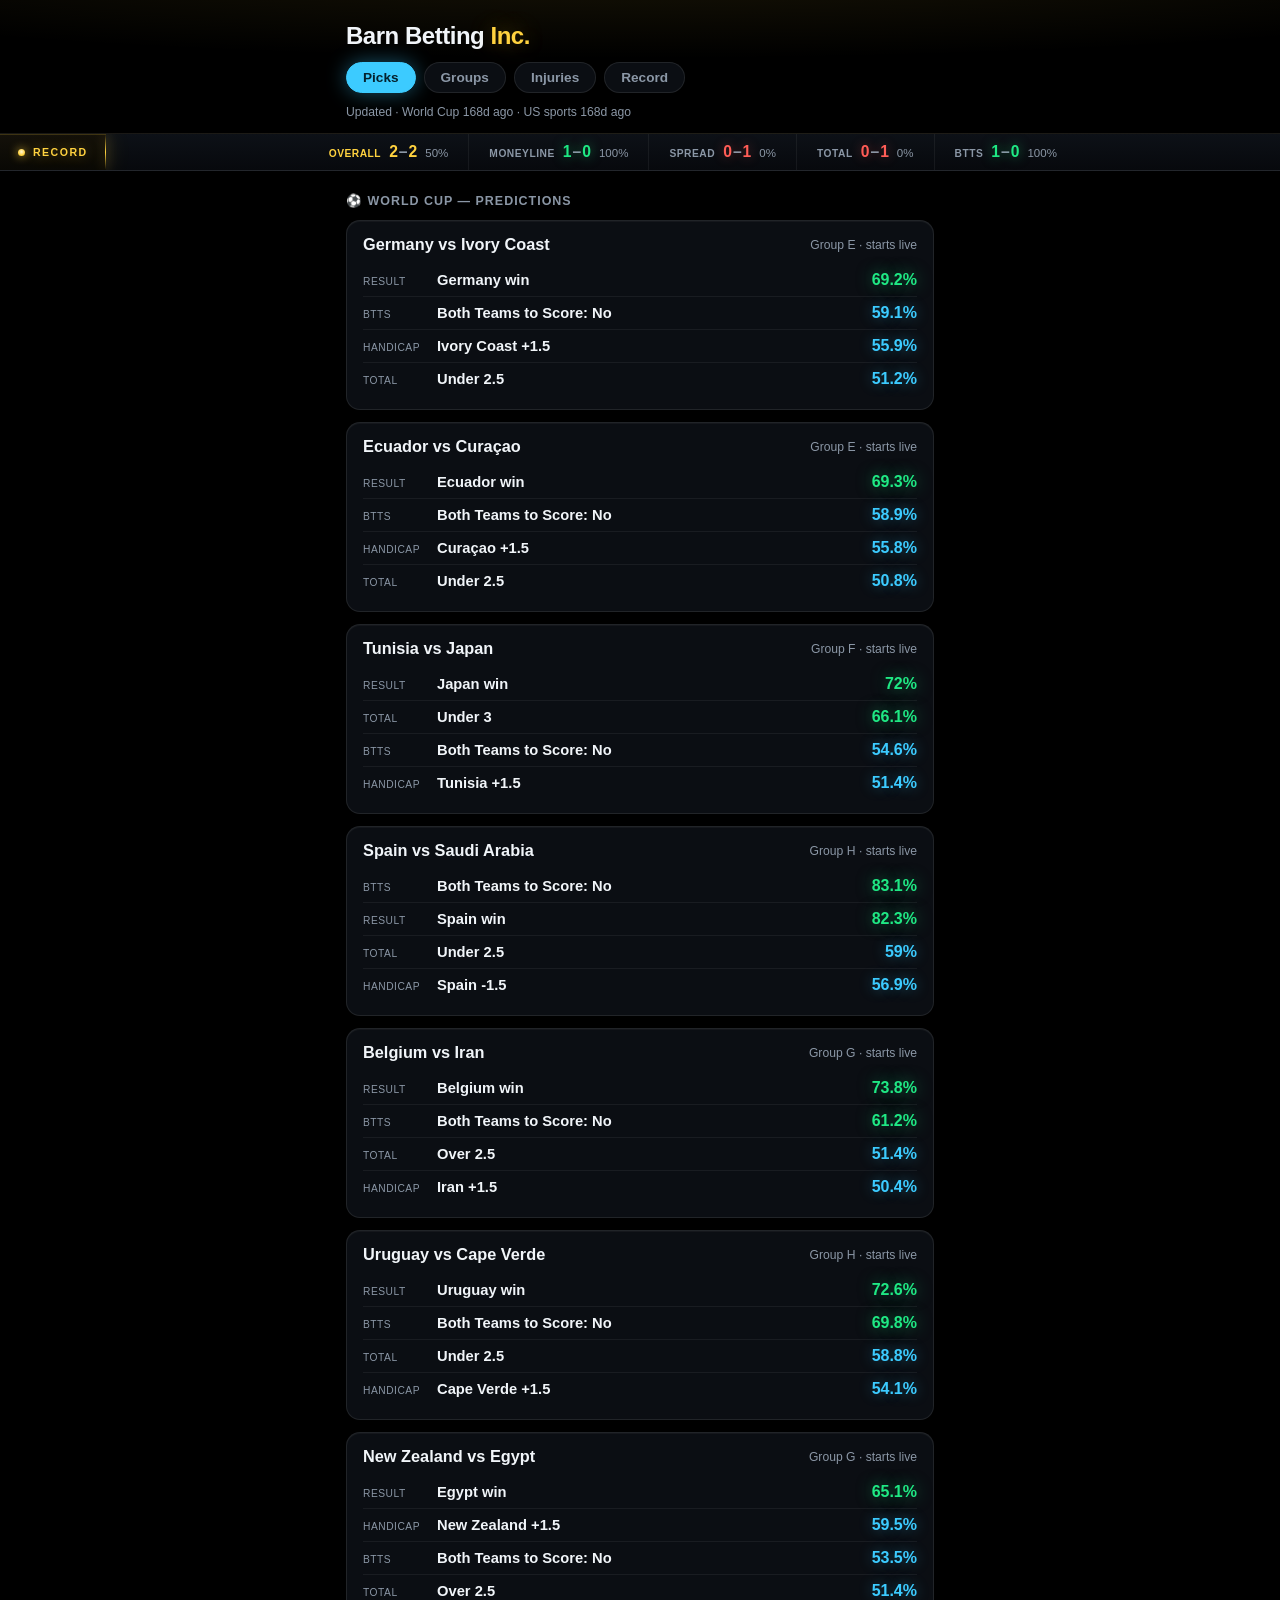
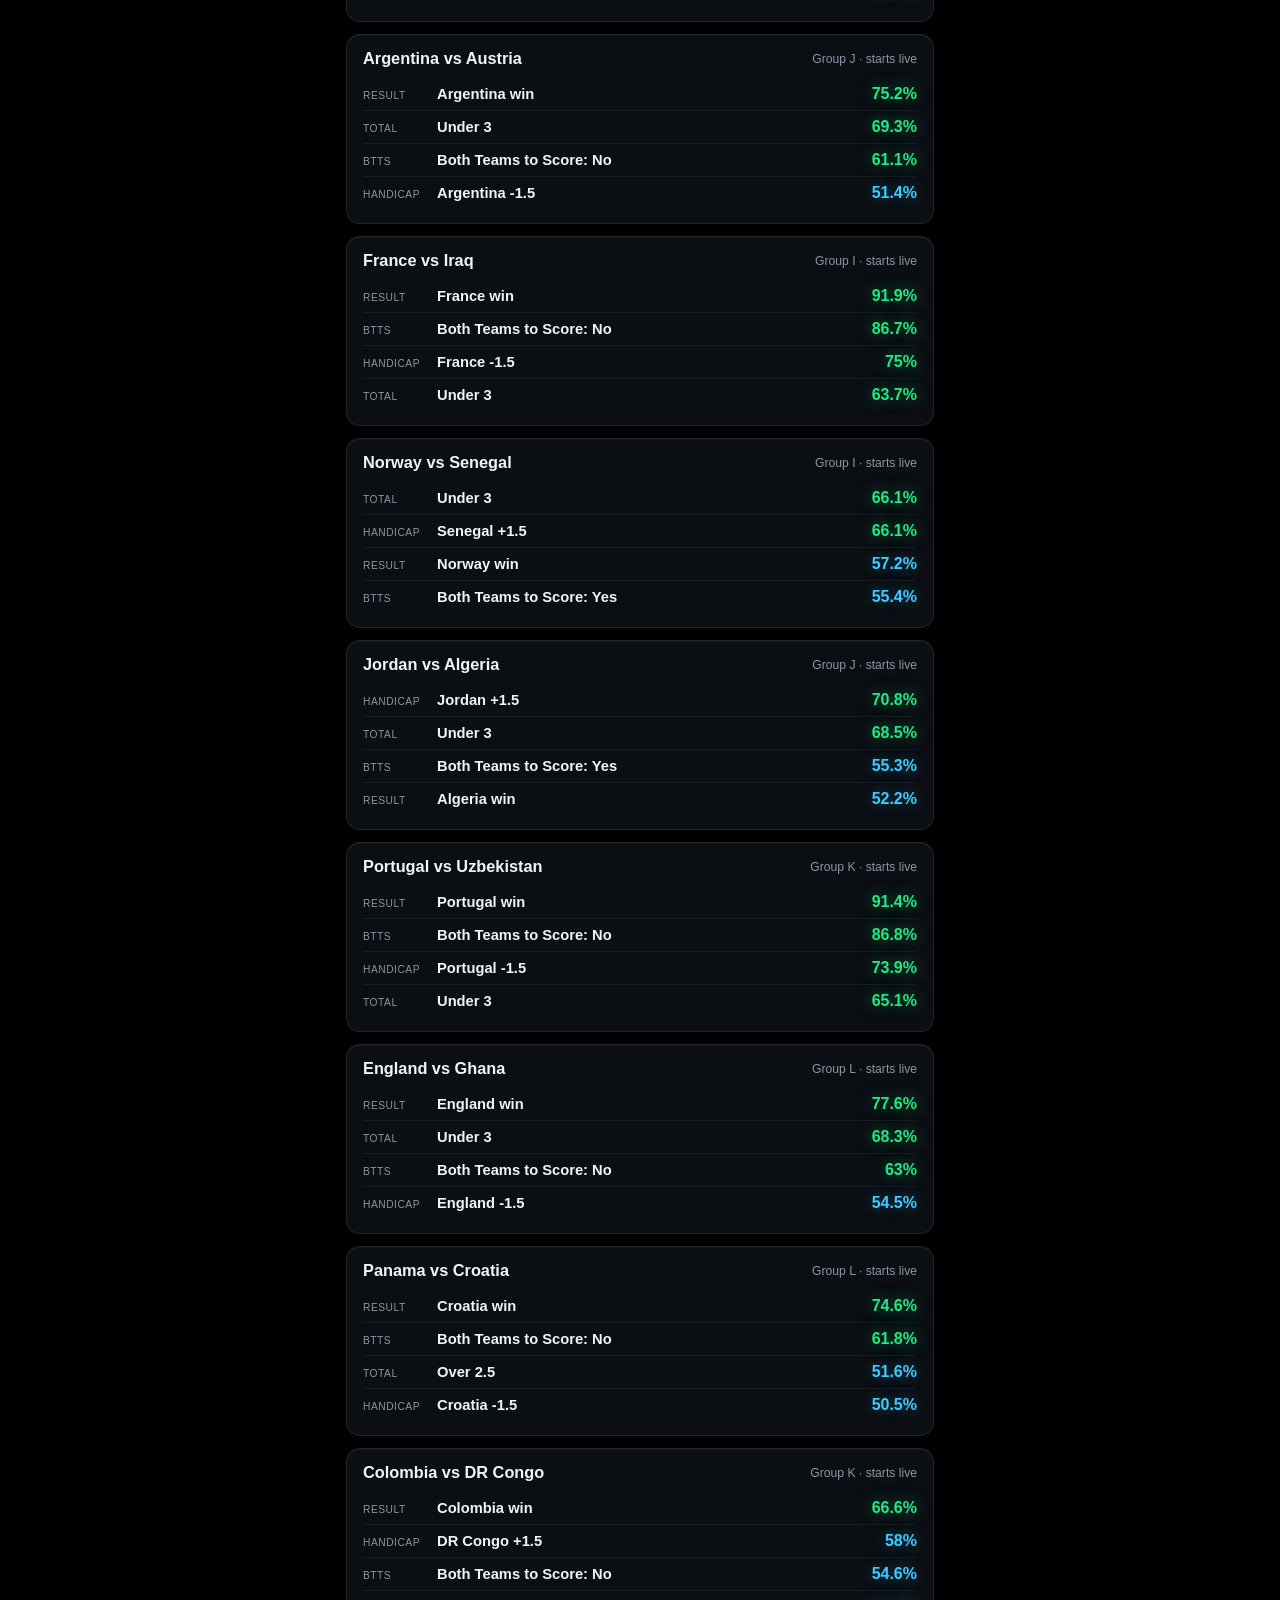
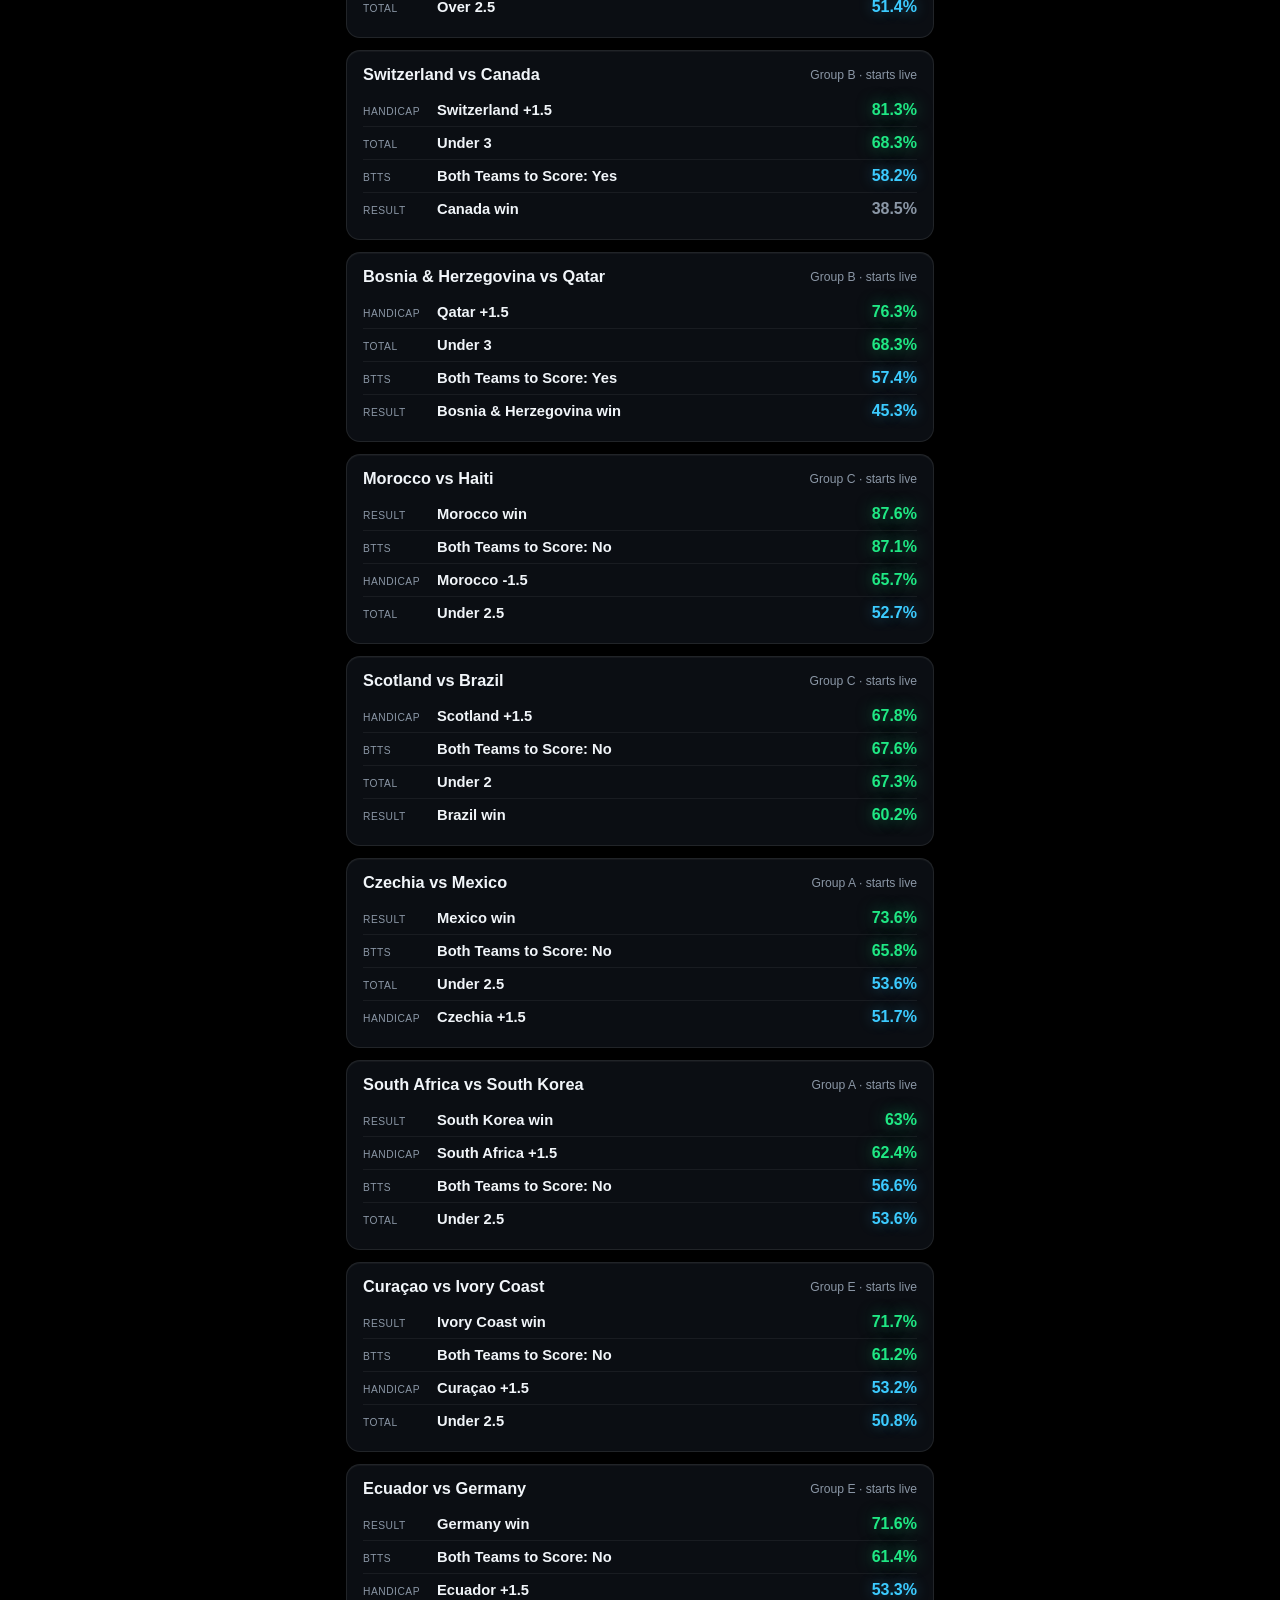
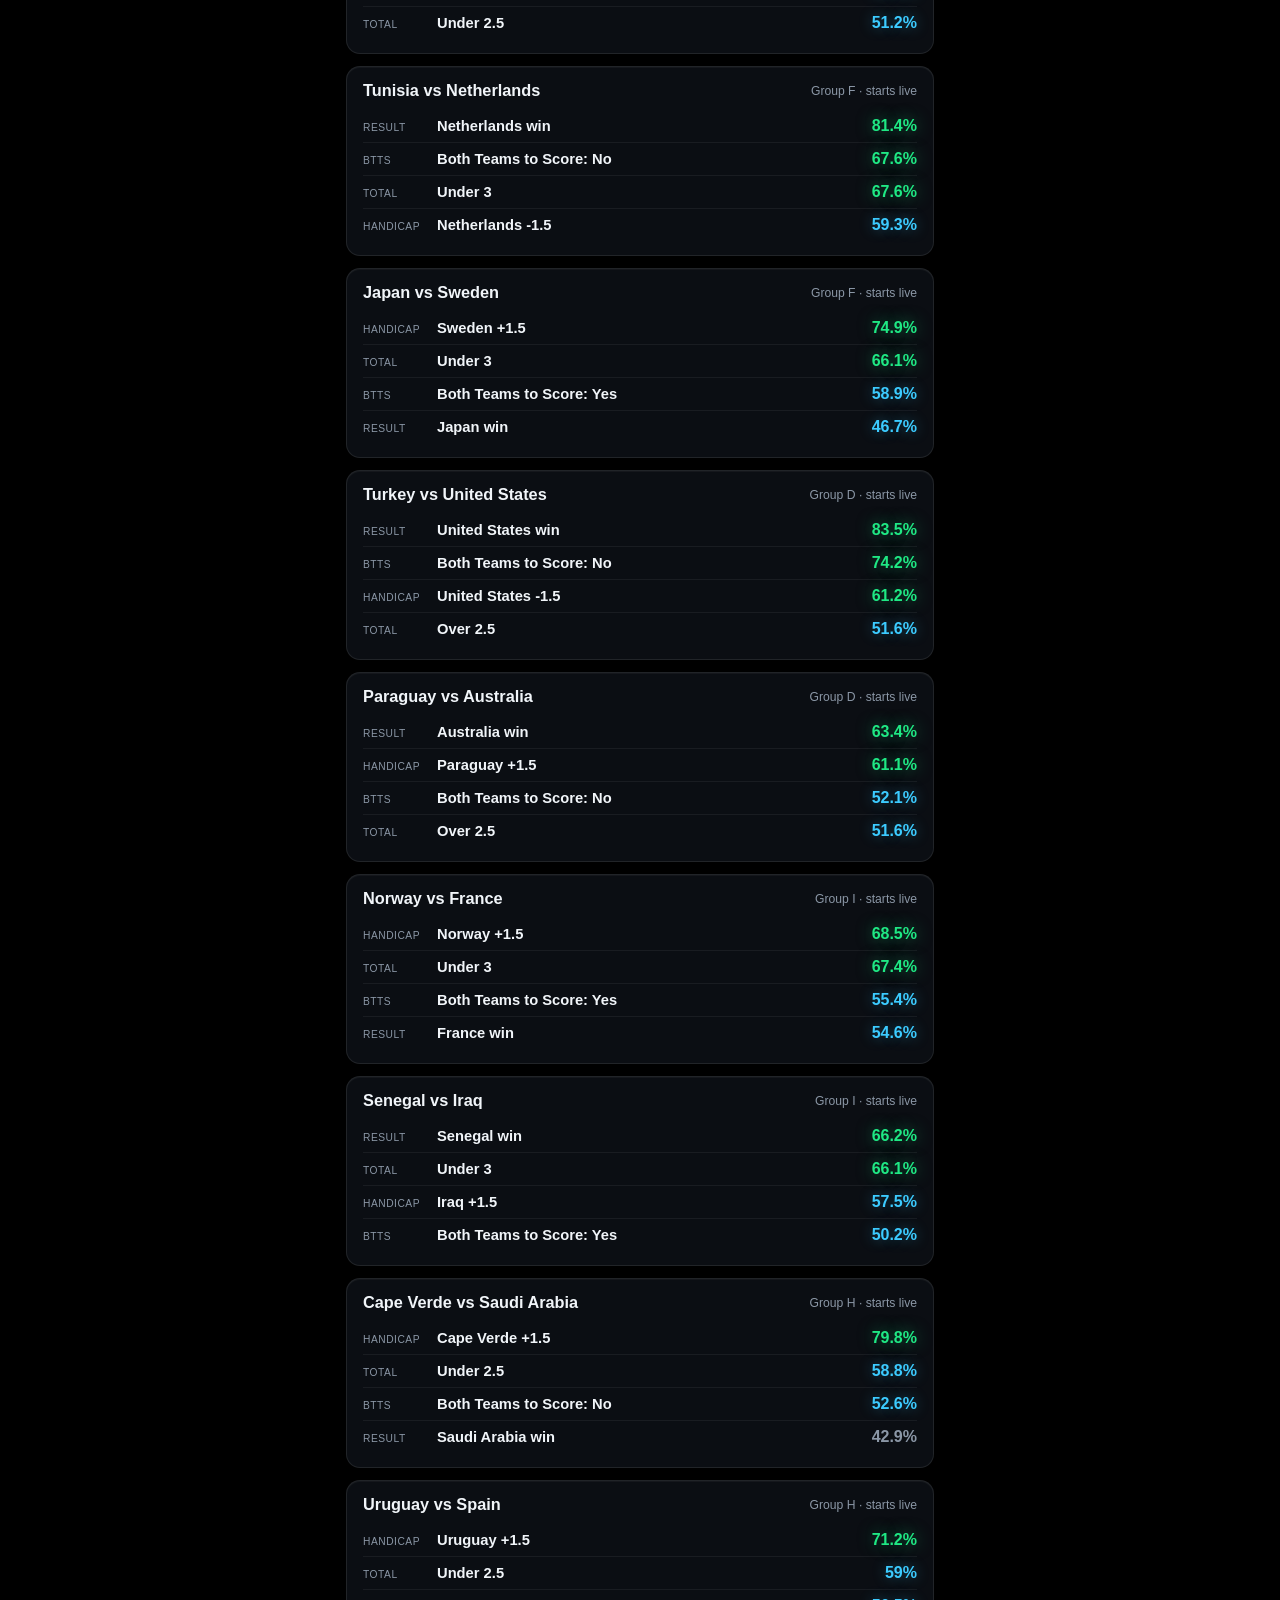
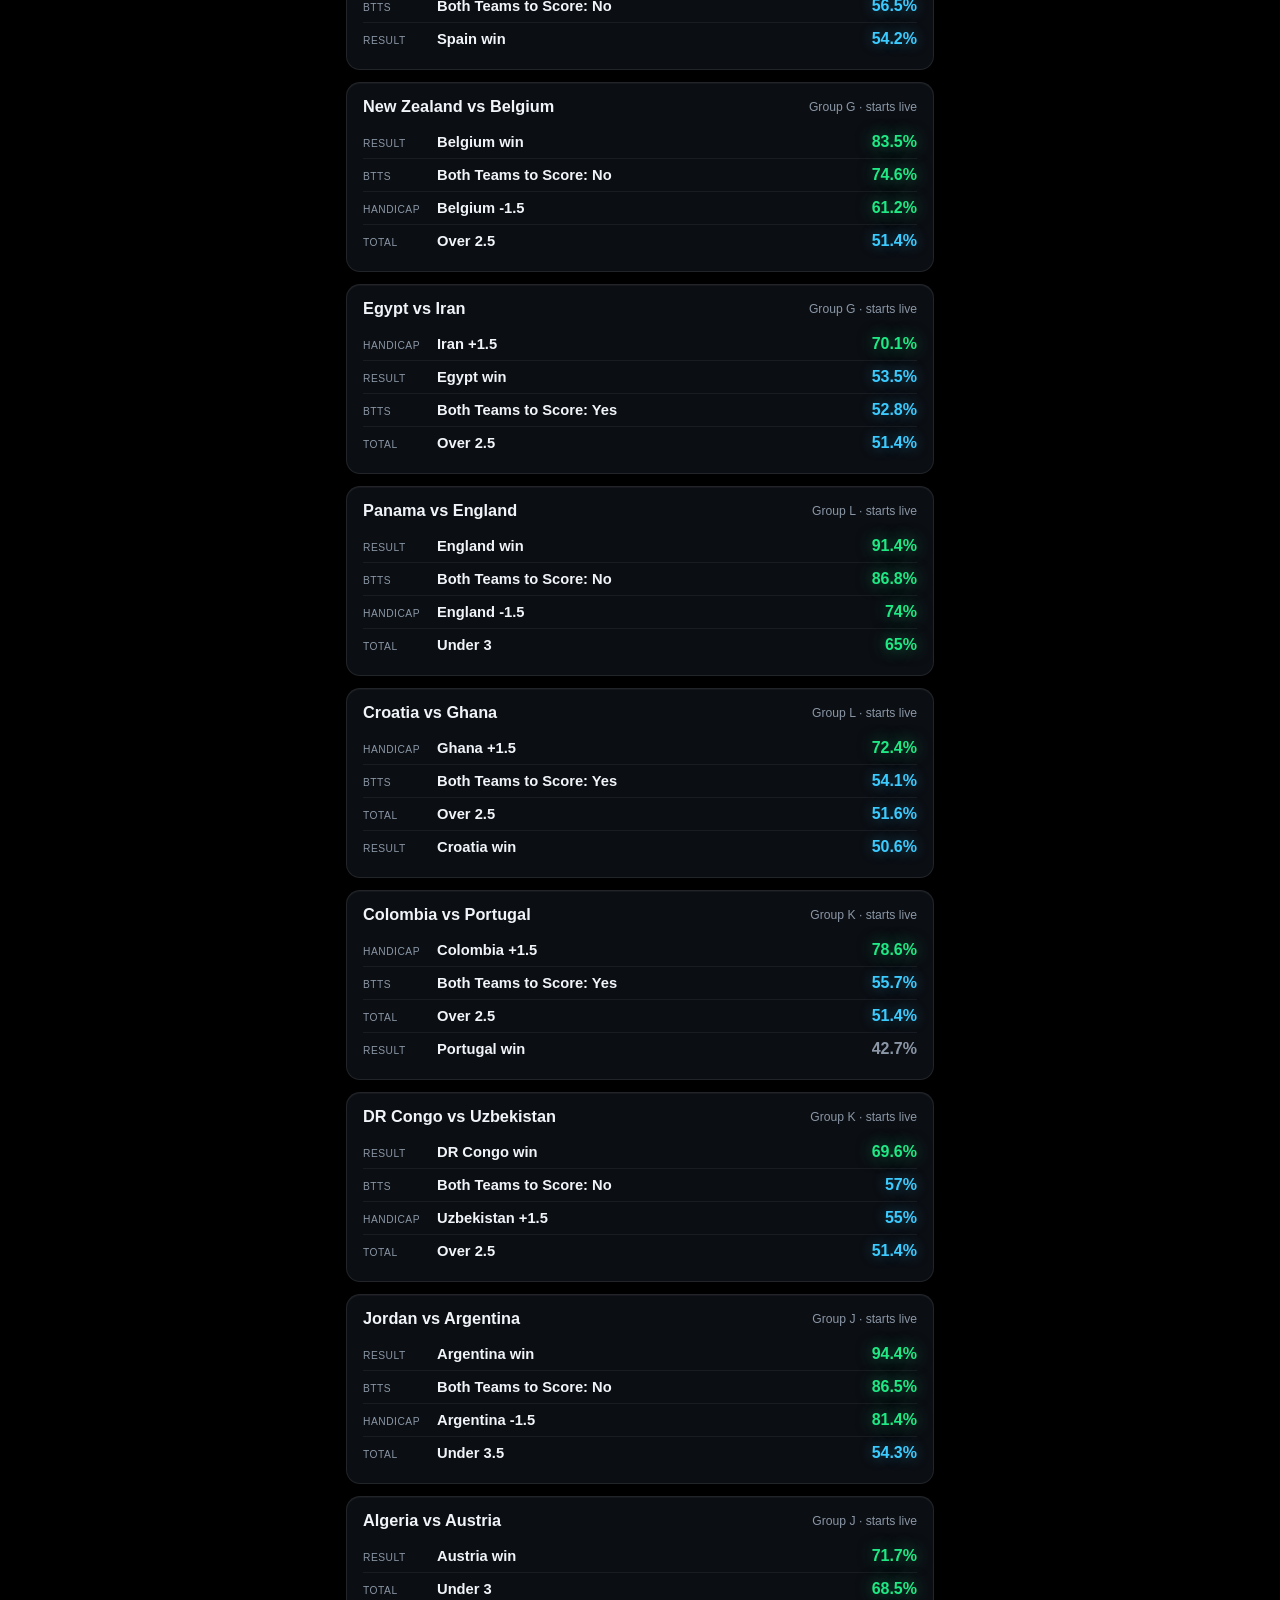
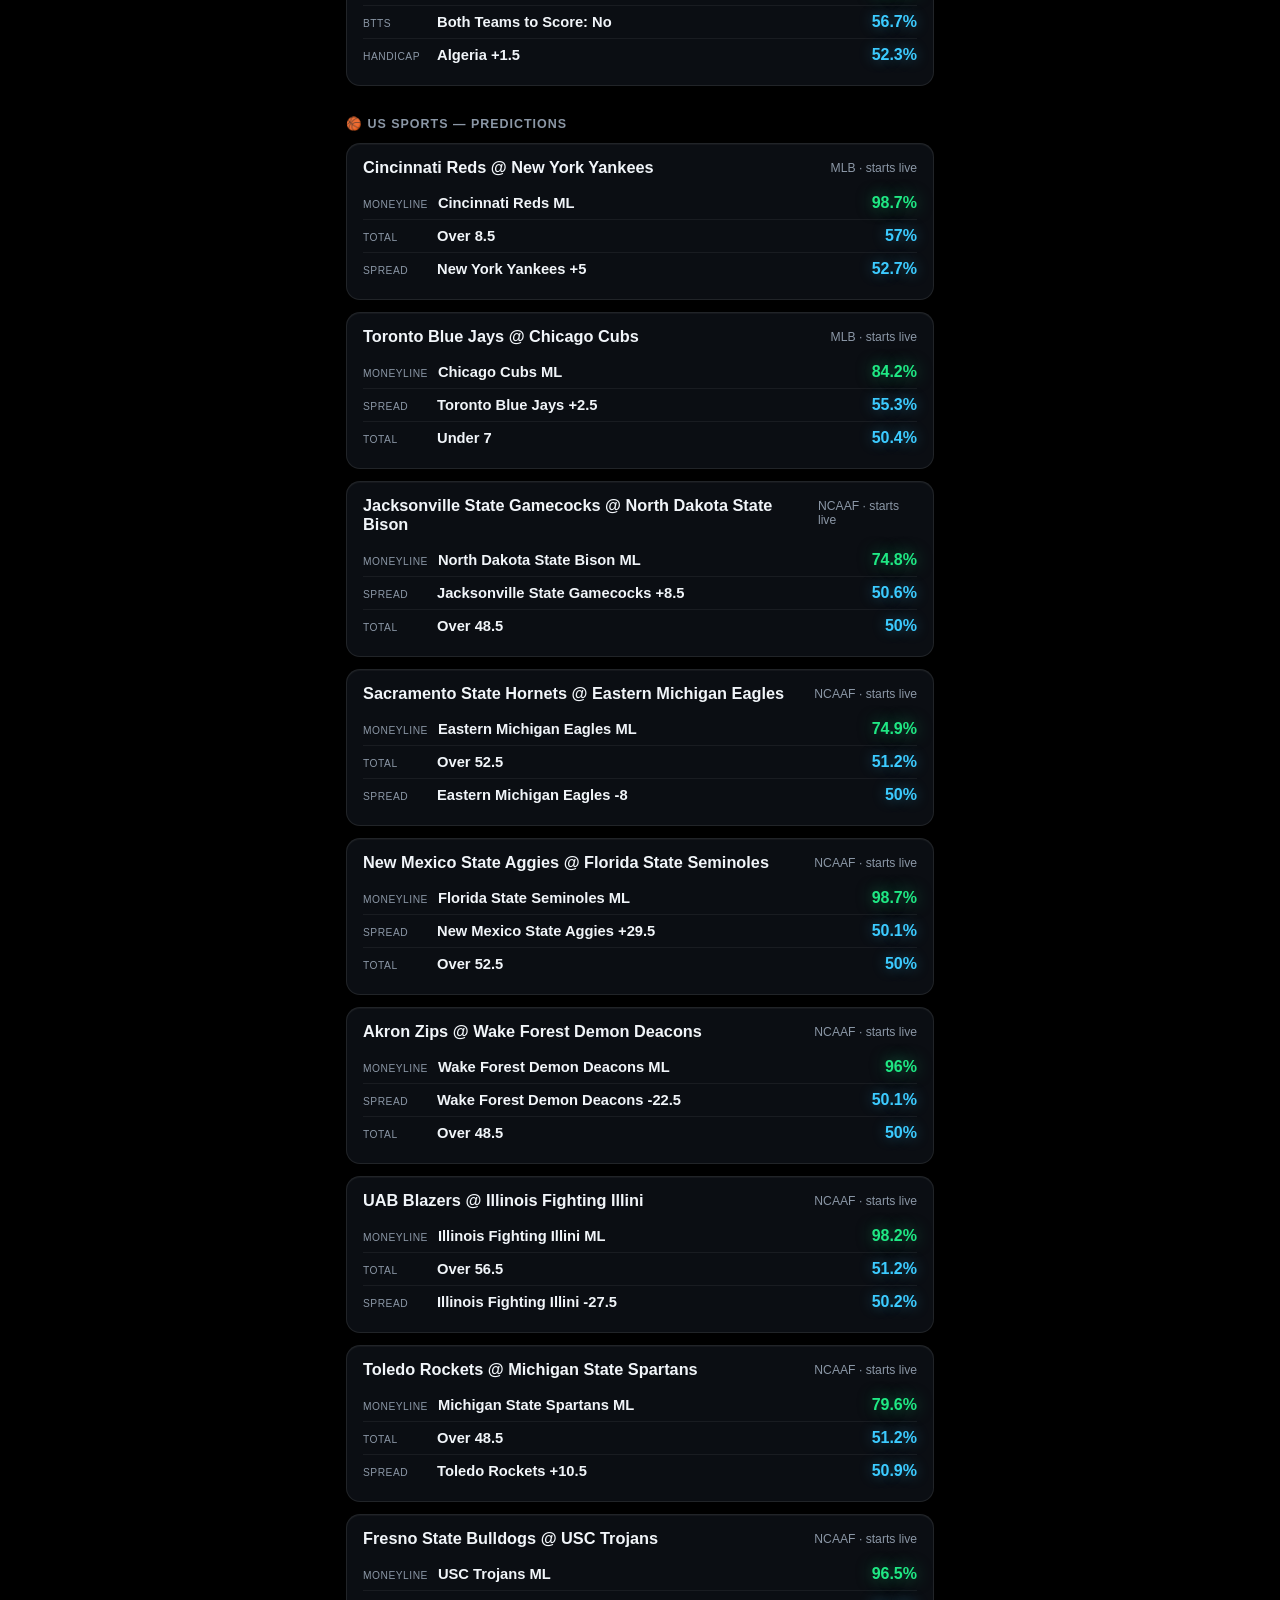
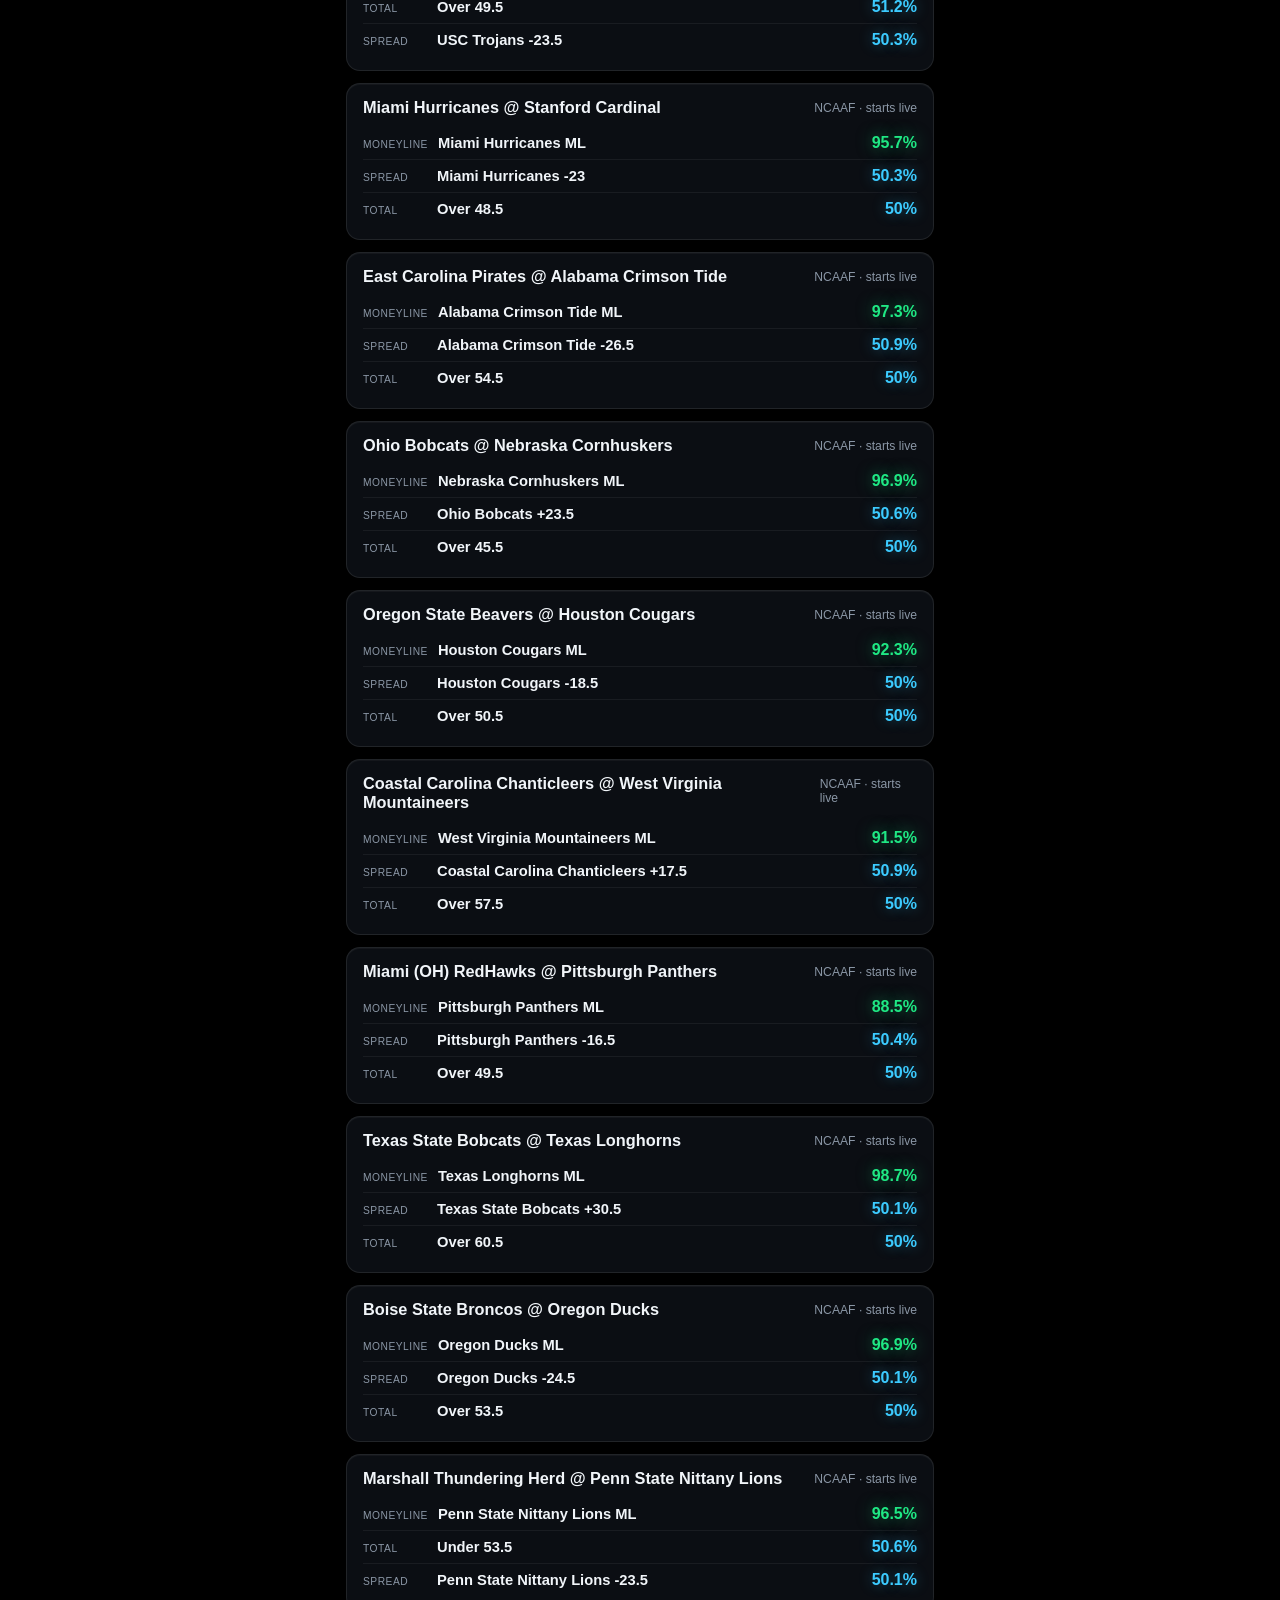
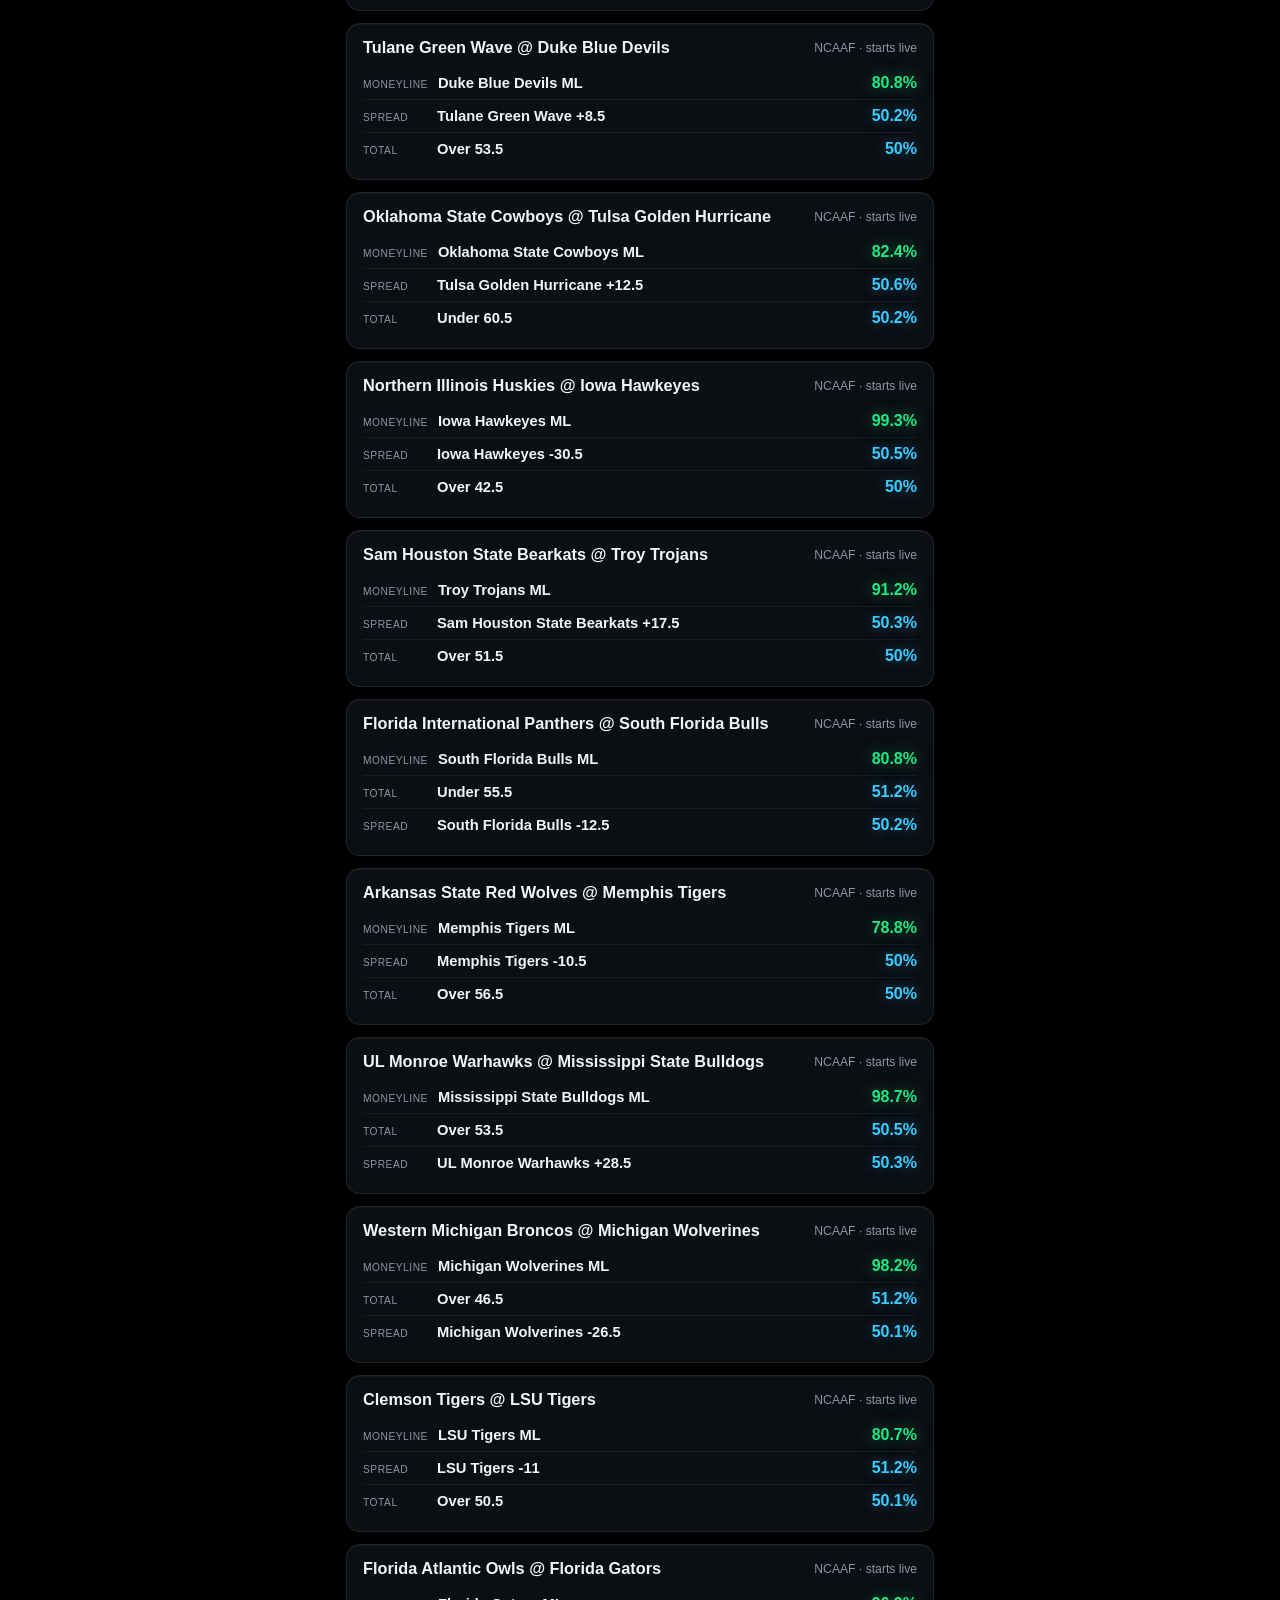
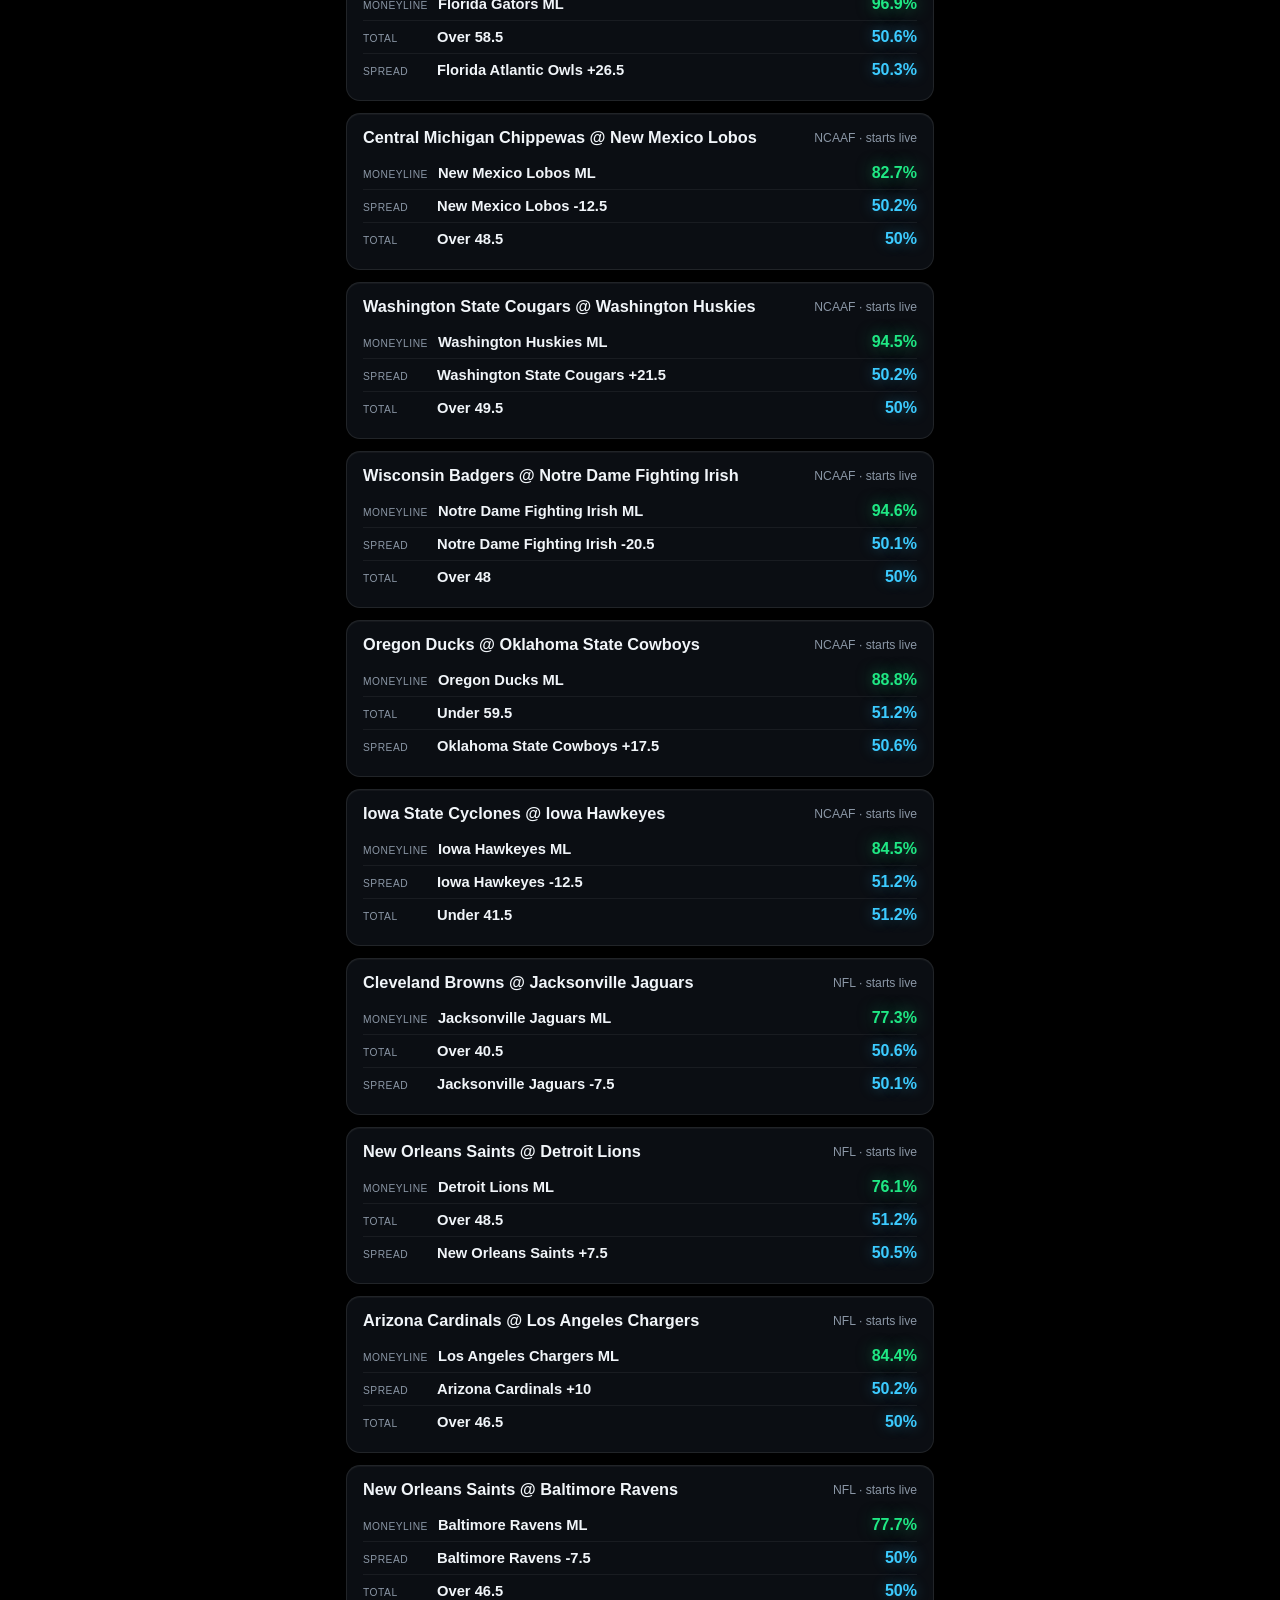
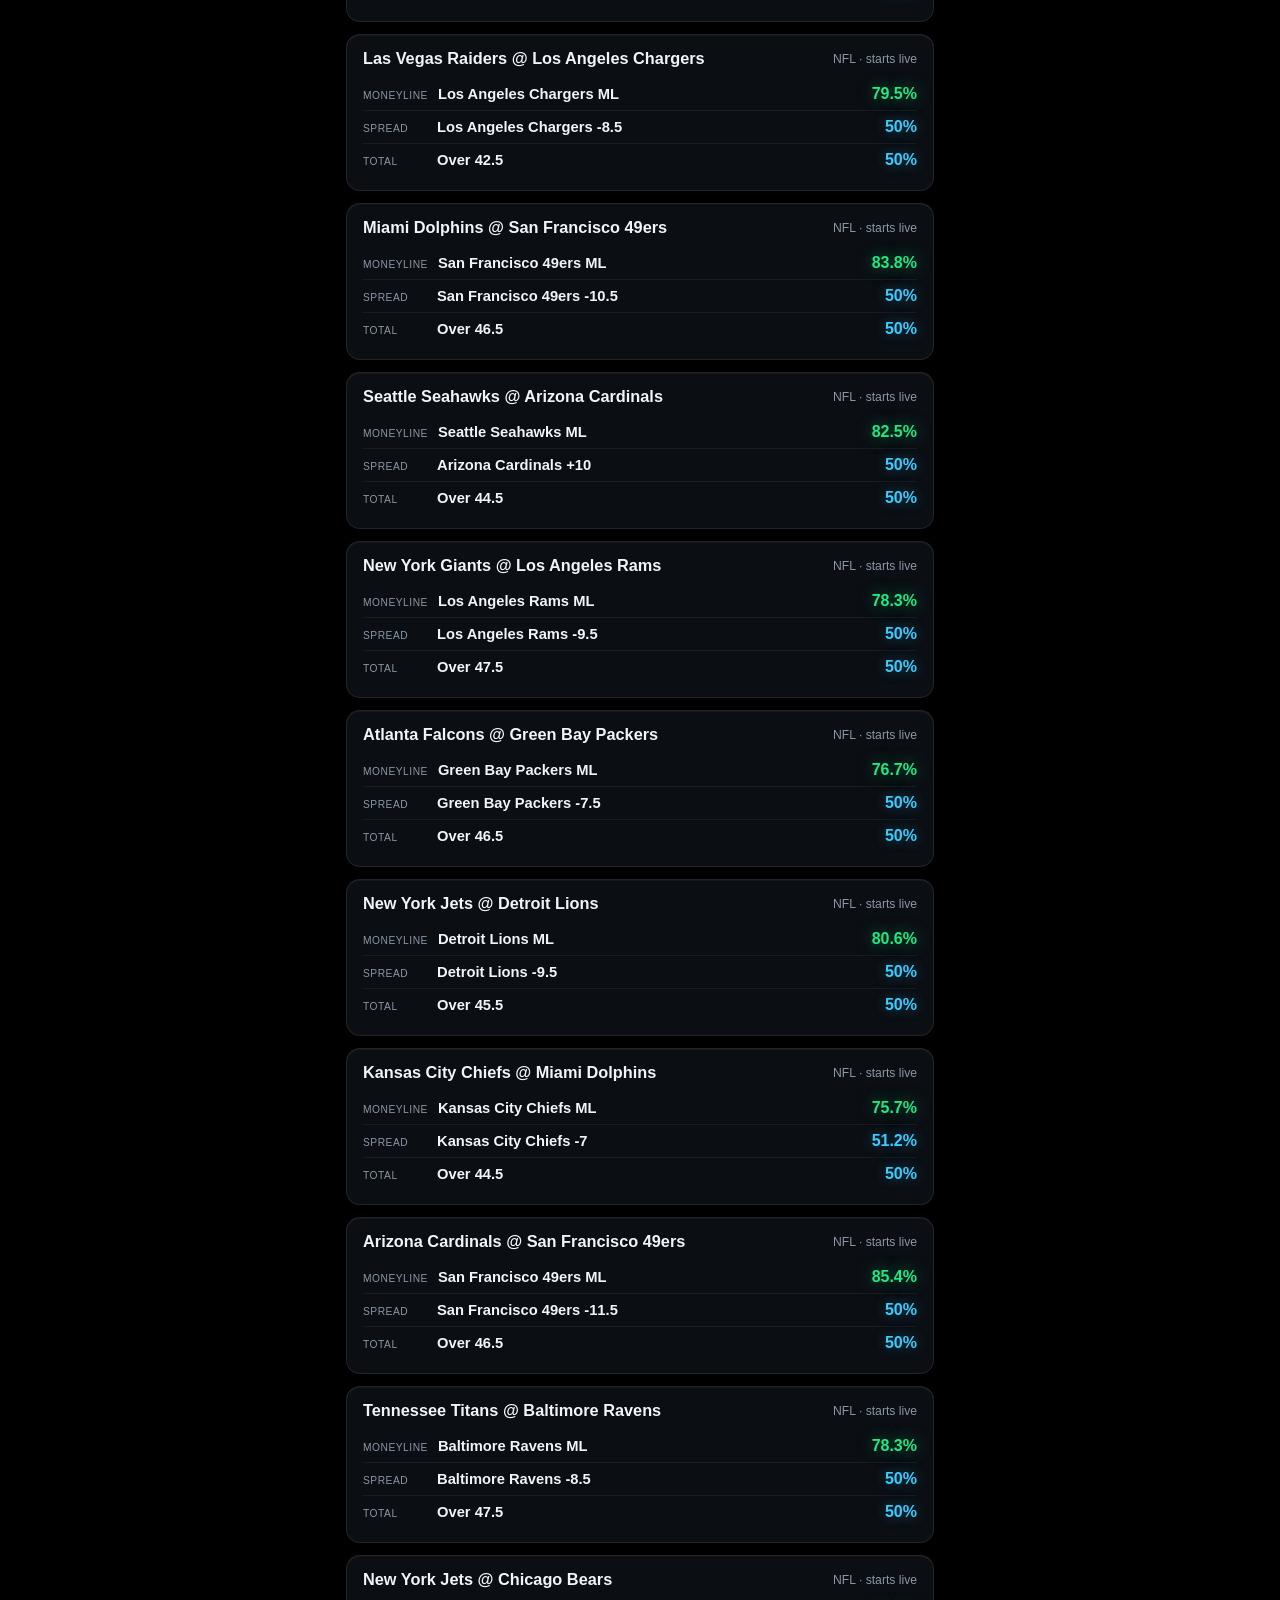
==== commit 1a71857e: "site: push local updates (site UI/styles, record tracker, WC predictions, serve.py) Co-Authored-By: " ====
--- a/site/index.html
+++ b/site/index.html
@@ -6,7 +6,7 @@
   <meta name="theme-color" content="#000000" />
   <title>Barn Betting Inc.</title>
   <meta name="description" content="World Cup match predictions and US-sports model picks — ranked by how likely each call is to hit." />
-  <link rel="stylesheet" href="styles.css" />
+  <link rel="stylesheet" href="styles.css?v=2" />
 </head>
 <body>
   <header class="header">
@@ -24,7 +24,7 @@
 
   <!-- Track record: a permanent scrolling ticker of the W-L per bet category -->
   <div class="ticker" aria-label="Track record by bet type">
-    <span class="ticker-label" aria-hidden="true">📊 Record</span>
+    <span class="ticker-label" aria-hidden="true"><span class="rec-dot"></span>Record</span>
     <div class="ticker-viewport">
       <div id="recordTicker" class="ticker-track"></div>
     </div>
@@ -50,6 +50,6 @@
   </footer>
 
   <script src="common.js"></script>
-  <script src="app.js"></script>
+  <script src="app.js?v=2"></script>
 </body>
 </html>
--- a/site/styles.css
+++ b/site/styles.css
@@ -67,13 +67,37 @@
   border-bottom: 1px solid var(--line);
   box-shadow: 0 6px 20px rgba(0,0,0,0.55);
 }
+/* Next-gen OLED "glass chip": near-black body so pixels stay dark, with the
+   light coming only from glowing gold text, a hot live-dot, and a single bright
+   hairline on the trailing edge — the chip appears to emit toward the feed. */
 .ticker-label {
-  flex: 0 0 auto; display: flex; align-items: center; gap: 6px;
-  padding: 9px 14px; font-size: 0.66rem; font-weight: 800;
-  text-transform: uppercase; letter-spacing: 0.06em;
-  color: #04222e; background: var(--accent);
-  box-shadow: 0 0 22px rgba(255,210,63,0.4); z-index: 1;
-}
+  position: relative; flex: 0 0 auto; z-index: 1;
+  display: flex; align-items: center; gap: 8px;
+  padding: 9px 18px; font-size: 0.66rem; font-weight: 800;
+  text-transform: uppercase; letter-spacing: 0.14em;
+  color: var(--accent);
+  background: linear-gradient(180deg, #14110a, #090804);
+  text-shadow: 0 0 14px rgba(255,210,63,0.45);
+  box-shadow: inset 0 1px 0 rgba(255,210,63,0.18),
+              0 0 26px rgba(255,210,63,0.14);
+}
+.ticker-label::after {
+  content: ""; position: absolute; top: 0; right: 0; bottom: 0; width: 1px;
+  background: linear-gradient(180deg, transparent, var(--accent), transparent);
+  box-shadow: 0 0 12px rgba(255,210,63,0.65);
+}
+/* Live pulse: signals the record is tracking in real time. White-hot core. */
+.rec-dot {
+  flex: 0 0 auto; width: 7px; height: 7px; border-radius: 50%;
+  background: radial-gradient(circle at 50% 40%, #fff6d8, var(--accent) 62%);
+  box-shadow: 0 0 10px rgba(255,210,63,0.9);
+  animation: rec-pulse 1.8s ease-in-out infinite;
+}
+@keyframes rec-pulse {
+  0%, 100% { opacity: 1; box-shadow: 0 0 10px rgba(255,210,63,0.9); }
+  50%      { opacity: 0.4; box-shadow: 0 0 3px rgba(255,210,63,0.5); }
+}
+@media (prefers-reduced-motion: reduce) { .rec-dot { animation: none; } }
 /* Soft fade on each edge so segments melt in/out instead of clipping hard. */
 .ticker-viewport {
   flex: 1; overflow: hidden;
@@ -206,6 +230,26 @@
 .status.st-out { color: var(--red); background: rgba(255,93,87,0.14); border-color: rgba(255,93,87,0.32); }
 .status.st-doubt { color: var(--amber); background: rgba(255,178,46,0.14); border-color: rgba(255,178,46,0.32); }
 
+/* "Load more" -------------------------------------------------------------- */
+/* Reveals games starting more than 3 days out, kept tucked away so each
+   section leads with imminent matches. Sits in the .stack flow, so the 12px
+   column gap spaces it from the last visible card. */
+/* The hidden far-out block carries .stack (display:flex), which would otherwise
+   beat the UA [hidden] rule and leave it visible — keep it collapsed until the
+   button reveals it. */
+.more-games[hidden] { display: none; }
+.load-more {
+  width: 100%;
+  background: var(--panel); color: var(--muted);
+  border: 1px dashed var(--line); border-radius: var(--radius);
+  padding: 12px 16px; font: inherit; font-size: 0.82rem; font-weight: 700;
+  letter-spacing: 0.02em; cursor: pointer;
+  -webkit-tap-highlight-color: transparent;
+  transition: color 0.15s, border-color 0.15s;
+}
+.load-more:hover { color: var(--wc); border-color: var(--wc); }
+.load-more:active { transform: translateY(1px); }
+
 /* Misc ---------------------------------------------------------------------- */
 .empty { text-align: center; color: var(--muted); padding: 40px 16px; }
 .footer { padding: 22px 16px 40px; color: var(--muted); border-top: 1px solid var(--line); }
